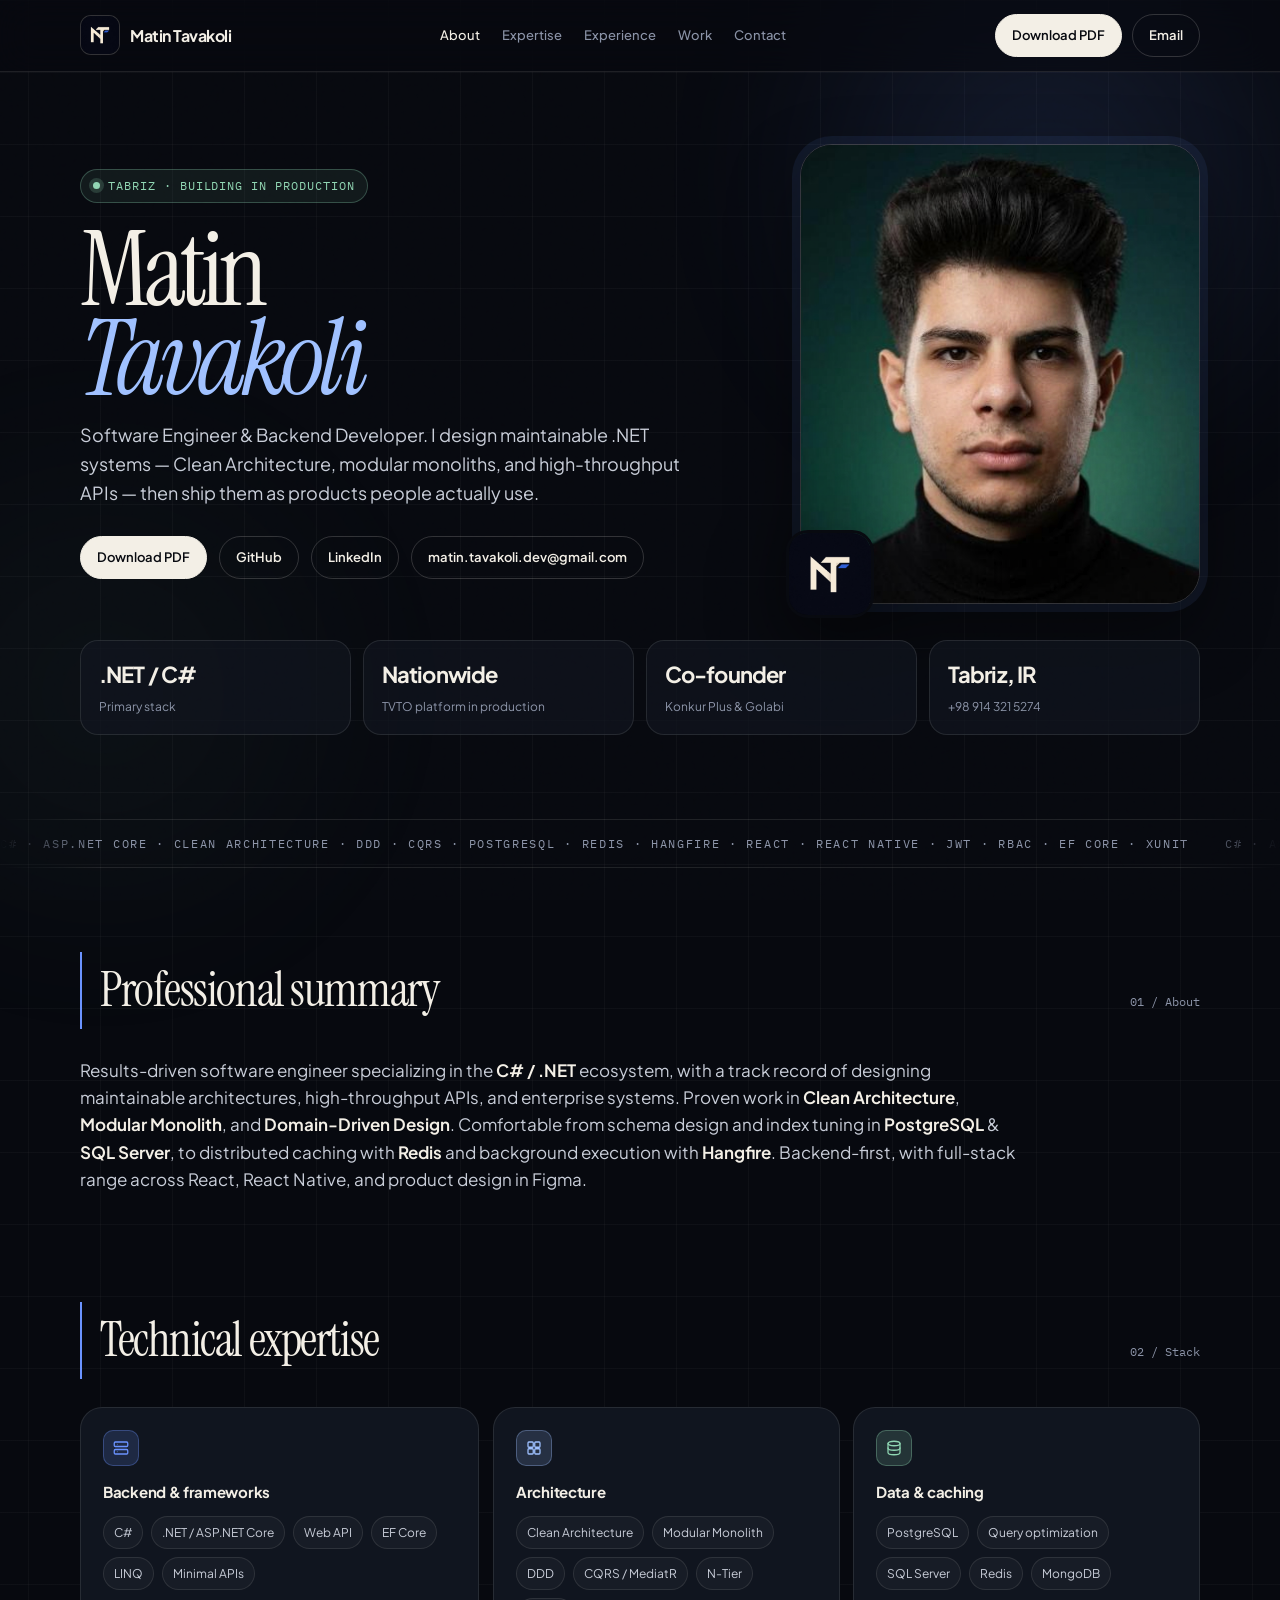
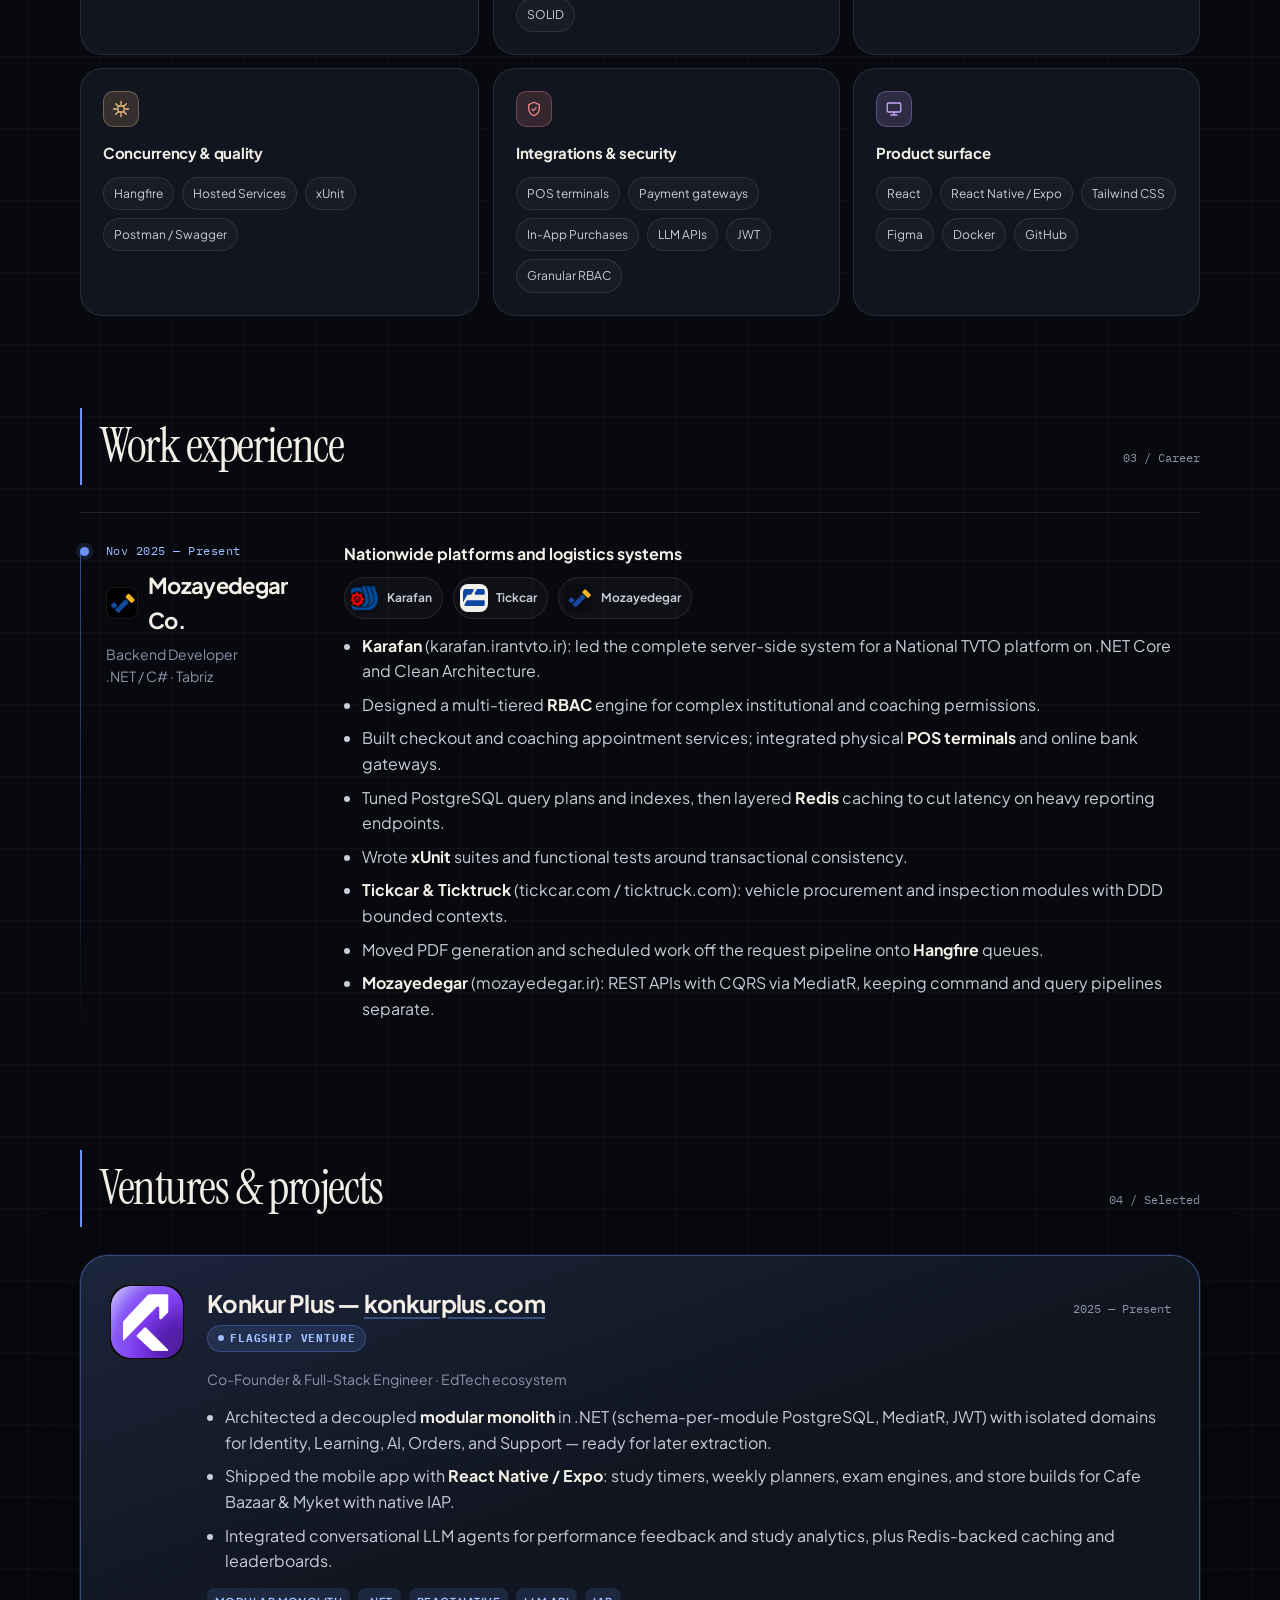
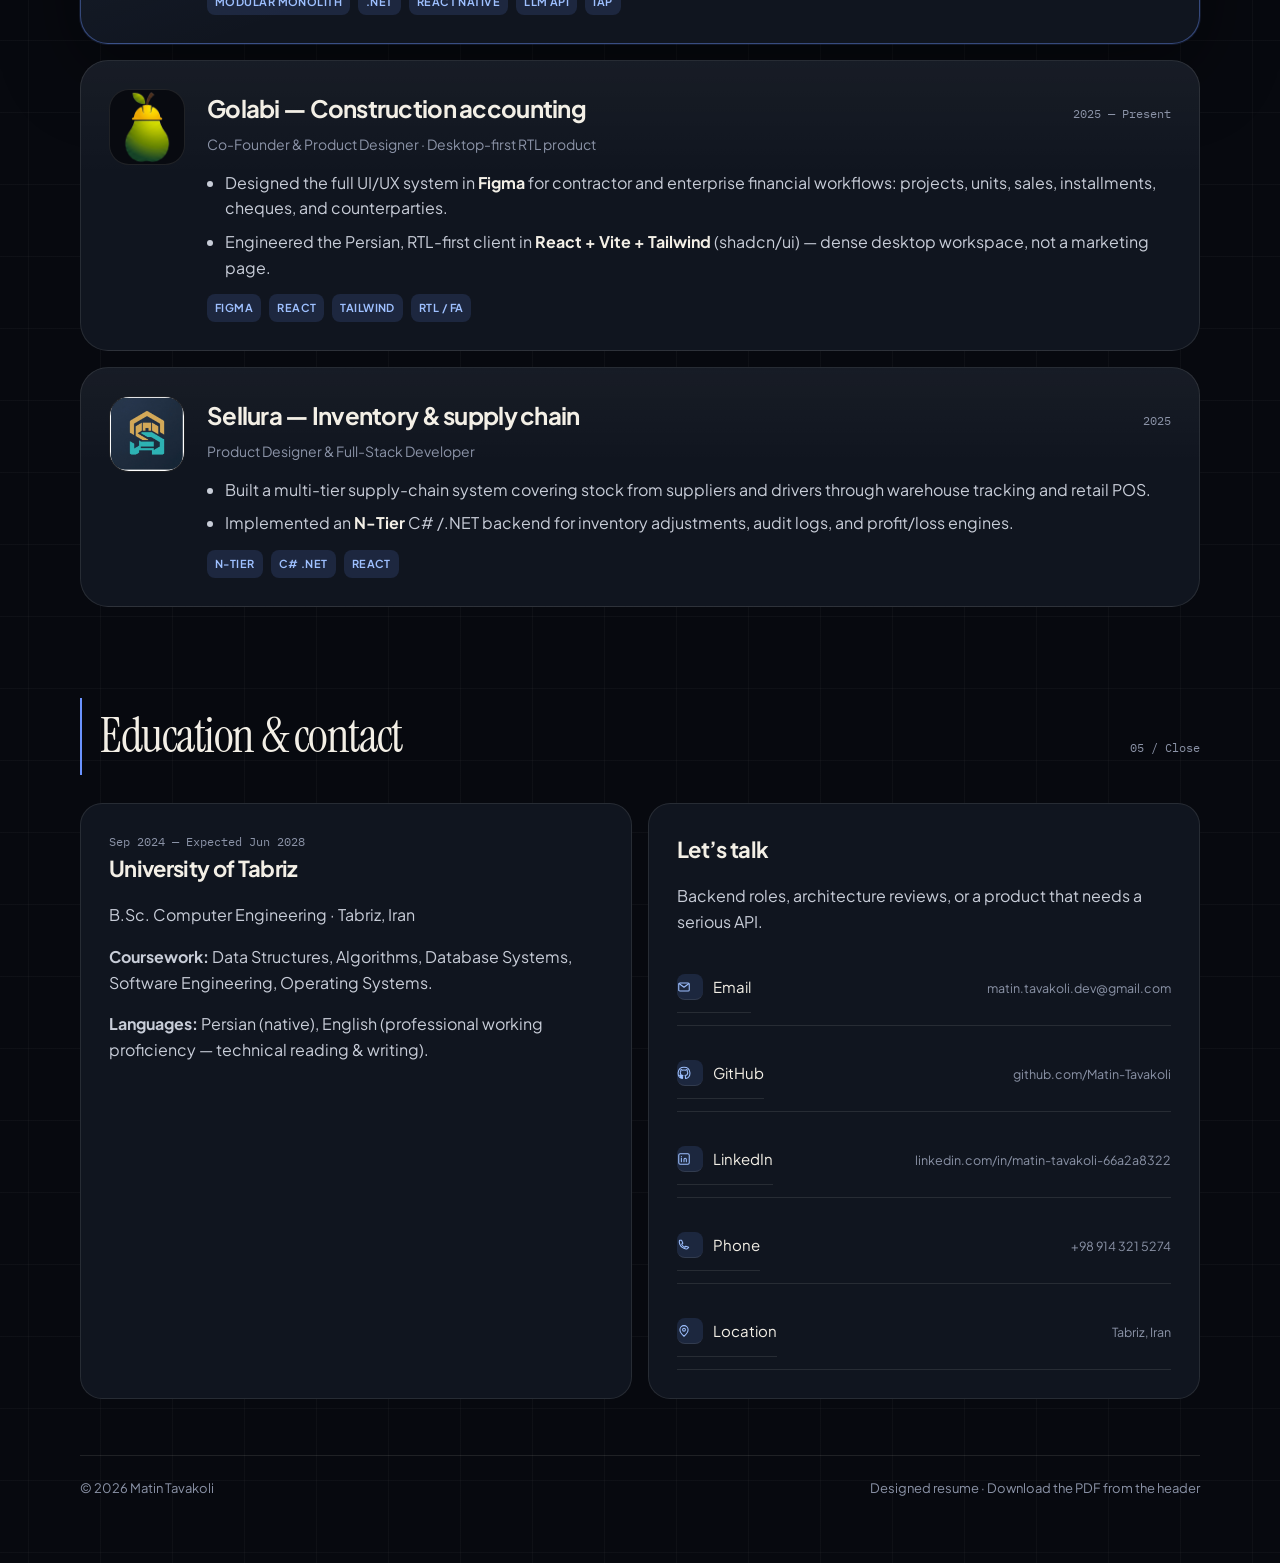
==== index.html @ 8a898ef1 "Refine design: scroll reveals, cursor glow on cards, category icons, experience timeline, flagship p" ====
<!DOCTYPE html>
<html lang="en">
<head>
  <meta charset="UTF-8">
  <meta name="viewport" content="width=device-width, initial-scale=1">
  <title>Matin Tavakoli — Software Engineer</title>
  <meta name="description" content="Matin Tavakoli is a software engineer specializing in C# / .NET backends, Clean Architecture, and product-minded systems. Tabriz, Iran.">
  <meta name="theme-color" content="#07090f">
  <meta property="og:title" content="Matin Tavakoli — Software Engineer">
  <meta property="og:description" content="Backend developer (.NET / C#) building nationwide platforms, EdTech, and operational software.">
  <meta property="og:type" content="website">
  <meta property="og:url" content="https://matin-tavakoli.github.io/">
  <link rel="canonical" href="https://matin-tavakoli.github.io/">
  <meta property="og:image" content="https://matin-tavakoli.github.io/assets/photo.jpg">
  <link rel="icon" href="./favicon.svg" type="image/svg+xml">
  <link rel="apple-touch-icon" href="./assets/logo-mark.png">
  <link rel="preconnect" href="https://fonts.googleapis.com">
  <link rel="preconnect" href="https://fonts.gstatic.com" crossorigin>
  <link href="https://fonts.googleapis.com/css2?family=IBM+Plex+Mono:wght@400;500&family=Instrument+Serif:ital@0;1&family=Plus+Jakarta+Sans:wght@400;500;600;700;800&display=swap" rel="stylesheet">
  <link rel="stylesheet" href="./styles.css?v=3">
</head>
<body>
  <div class="grain" aria-hidden="true"></div>
  <div class="orb" aria-hidden="true"></div>
  <div class="orb orb-2" aria-hidden="true"></div>

  <header class="nav">
    <div class="wrap">
      <a class="brand" href="#top">
        <img class="brand-logo" src="./assets/logo-mark.png" width="40" height="40" alt="MT logo">
        Matin Tavakoli
      </a>
      <nav class="nav-links" aria-label="Primary">
        <a href="#about">About</a>
        <a href="#expertise">Expertise</a>
        <a href="#experience">Experience</a>
        <a href="#work">Work</a>
        <a href="#contact">Contact</a>
      </nav>
      <div class="nav-cta">
        <a class="btn btn-fill" href="./Matin-Tavakoli-Resume.pdf" download="Matin-Tavakoli-Resume.pdf">Download PDF</a>
        <a class="btn" href="mailto:matin.tavakoli.dev@gmail.com">Email</a>
        <button class="menu-btn" type="button" aria-label="Open menu" aria-expanded="false">☰</button>
      </div>
    </div>
  </header>

  <main id="top">
    <section class="hero wrap">
      <div class="hero-grid">
        <div class="hero-copy">
          <div class="kicker reveal">Tabriz · Building in production</div>
          <h1 class="reveal">Matin<br><em>Tavakoli</em></h1>
          <p class="lede reveal">
            Software Engineer &amp; Backend Developer. I design maintainable .NET systems —
            Clean Architecture, modular monoliths, and high-throughput APIs — then ship them
            as products people actually use.
          </p>
          <div class="hero-actions reveal">
            <a class="btn btn-fill" href="./Matin-Tavakoli-Resume.pdf" download="Matin-Tavakoli-Resume.pdf">Download PDF</a>
            <a class="btn" href="https://github.com/Matin-Tavakoli/" target="_blank" rel="noreferrer">GitHub</a>
            <a class="btn" href="https://www.linkedin.com/in/matin-tavakoli-66a2a8322" target="_blank" rel="noreferrer">LinkedIn</a>
            <a class="btn" href="mailto:matin.tavakoli.dev@gmail.com">matin.tavakoli.dev@gmail.com</a>
          </div>
        </div>
        <figure class="portrait reveal">
          <img class="portrait-photo" src="./assets/photo.jpg" width="460" height="460" alt="Portrait of Matin Tavakoli">
          <img class="portrait-mark" src="./assets/logo-mark.png" width="88" height="88" alt="">
        </figure>
      </div>
      <div class="meta-row">
        <div class="meta reveal"><b>.NET / C#</b><span>Primary stack</span></div>
        <div class="meta reveal"><b>Nationwide</b><span>TVTO platform in production</span></div>
        <div class="meta reveal"><b>Co-founder</b><span>Konkur Plus &amp; Golabi</span></div>
        <div class="meta reveal"><b>Tabriz, IR</b><span>+98 914 321 5274</span></div>
      </div>
    </section>

    <div class="marquee" aria-hidden="true">
      <div class="marquee-track">
        <span>C# · ASP.NET Core · Clean Architecture · DDD · CQRS · PostgreSQL · Redis · Hangfire · React · React Native · JWT · RBAC · EF Core · xUnit</span>
        <span>C# · ASP.NET Core · Clean Architecture · DDD · CQRS · PostgreSQL · Redis · Hangfire · React · React Native · JWT · RBAC · EF Core · xUnit</span>
      </div>
    </div>

    <section id="about">
      <div class="wrap">
        <div class="section-head">
          <h2>Professional summary</h2>
          <span class="idx">01 / About</span>
        </div>
        <p class="prose">
          Results-driven software engineer specializing in the <strong>C# / .NET</strong> ecosystem,
          with a track record of designing maintainable architectures, high-throughput APIs, and
          enterprise systems. Proven work in <strong>Clean Architecture</strong>,
          <strong>Modular Monolith</strong>, and <strong>Domain-Driven Design</strong>.
          Comfortable from schema design and index tuning in <strong>PostgreSQL</strong> &amp;
          <strong>SQL Server</strong>, to distributed caching with <strong>Redis</strong> and
          background execution with <strong>Hangfire</strong>. Backend-first, with full-stack
          range across React, React Native, and product design in Figma.
        </p>
      </div>
    </section>

    <section id="expertise">
      <div class="wrap">
        <div class="section-head">
          <h2>Technical expertise</h2>
          <span class="idx">02 / Stack</span>
        </div>
        <div class="skill-grid">
          <article class="skill-card">
            <div class="skill-icon" aria-hidden="true">
              <svg viewBox="0 0 24 24"><rect x="3" y="4" width="18" height="6" rx="1.5"/><rect x="3" y="14" width="18" height="6" rx="1.5"/><circle cx="7" cy="7" r=".6" fill="currentColor" stroke="none"/><circle cx="7" cy="17" r=".6" fill="currentColor" stroke="none"/></svg>
            </div>
            <h3>Backend &amp; frameworks</h3>
            <div class="chips">
              <span class="chip">C#</span>
              <span class="chip">.NET / ASP.NET Core</span>
              <span class="chip">Web API</span>
              <span class="chip">EF Core</span>
              <span class="chip">LINQ</span>
              <span class="chip">Minimal APIs</span>
            </div>
          </article>
          <article class="skill-card">
            <div class="skill-icon" aria-hidden="true">
              <svg viewBox="0 0 24 24"><rect x="4" y="4" width="7" height="7" rx="1.2"/><rect x="13" y="4" width="7" height="7" rx="1.2"/><rect x="4" y="13" width="7" height="7" rx="1.2"/><rect x="13" y="13" width="7" height="7" rx="1.2"/></svg>
            </div>
            <h3>Architecture</h3>
            <div class="chips">
              <span class="chip">Clean Architecture</span>
              <span class="chip">Modular Monolith</span>
              <span class="chip">DDD</span>
              <span class="chip">CQRS / MediatR</span>
              <span class="chip">N-Tier</span>
              <span class="chip">SOLID</span>
            </div>
          </article>
          <article class="skill-card">
            <div class="skill-icon" aria-hidden="true">
              <svg viewBox="0 0 24 24"><ellipse cx="12" cy="6" rx="8" ry="3"/><path d="M4 6v6c0 1.66 3.58 3 8 3s8-1.34 8-3V6"/><path d="M4 12v6c0 1.66 3.58 3 8 3s8-1.34 8-3v-6"/></svg>
            </div>
            <h3>Data &amp; caching</h3>
            <div class="chips">
              <span class="chip">PostgreSQL</span>
              <span class="chip">Query optimization</span>
              <span class="chip">SQL Server</span>
              <span class="chip">Redis</span>
              <span class="chip">MongoDB</span>
            </div>
          </article>
          <article class="skill-card">
            <div class="skill-icon" aria-hidden="true">
              <svg viewBox="0 0 24 24"><rect x="8" y="8" width="8" height="8" rx="1.2"/><path d="M12 2v4M12 18v4M2 12h4M18 12h4M4.9 4.9l2.8 2.8M16.3 16.3l2.8 2.8M4.9 19.1l2.8-2.8M16.3 7.7l2.8-2.8"/></svg>
            </div>
            <h3>Concurrency &amp; quality</h3>
            <div class="chips">
              <span class="chip">Hangfire</span>
              <span class="chip">Hosted Services</span>
              <span class="chip">xUnit</span>
              <span class="chip">Postman / Swagger</span>
            </div>
          </article>
          <article class="skill-card">
            <div class="skill-icon" aria-hidden="true">
              <svg viewBox="0 0 24 24"><path d="M12 3l7 3.2v5.4c0 4.6-3 7.6-7 9.2-4-1.6-7-4.6-7-9.2V6.2L12 3Z"/><path d="M9.2 12.2l2 2 3.6-4"/></svg>
            </div>
            <h3>Integrations &amp; security</h3>
            <div class="chips">
              <span class="chip">POS terminals</span>
              <span class="chip">Payment gateways</span>
              <span class="chip">In-App Purchases</span>
              <span class="chip">LLM APIs</span>
              <span class="chip">JWT</span>
              <span class="chip">Granular RBAC</span>
            </div>
          </article>
          <article class="skill-card">
            <div class="skill-icon" aria-hidden="true">
              <svg viewBox="0 0 24 24"><rect x="3" y="4" width="18" height="12" rx="1.5"/><path d="M8 20h8M12 16v4"/></svg>
            </div>
            <h3>Product surface</h3>
            <div class="chips">
              <span class="chip">React</span>
              <span class="chip">React Native / Expo</span>
              <span class="chip">Tailwind CSS</span>
              <span class="chip">Figma</span>
              <span class="chip">Docker</span>
              <span class="chip">GitHub</span>
            </div>
          </article>
        </div>
      </div>
    </section>

    <section id="experience">
      <div class="wrap">
        <div class="section-head">
          <h2>Work experience</h2>
          <span class="idx">03 / Career</span>
        </div>
        <article class="job">
          <div class="job-meta">
            <div class="when">Nov 2025 — Present</div>
            <h3><img class="co-logo" src="./assets/projects/mozayedegar-icon.png" width="32" height="32" alt=""> Mozayedegar Co.</h3>
            <p>Backend Developer<br>.NET / C# · Tabriz</p>
          </div>
          <div class="job-body">
            <h4>Nationwide platforms and logistics systems</h4>
            <div class="shipped">
              <a href="https://karafan.irantvto.ir" target="_blank" rel="noreferrer">
                <img src="./assets/projects/karafan-icon.png" alt=""> Karafan
              </a>
              <a href="https://tickcar.com" target="_blank" rel="noreferrer">
                <img class="pad" src="./assets/projects/tickcar-mark.svg" alt=""> Tickcar
              </a>
              <a href="https://mozayedegar.ir" target="_blank" rel="noreferrer">
                <img src="./assets/projects/mozayedegar-icon.png" alt=""> Mozayedegar
              </a>
            </div>
            <ul>
              <li><strong>Karafan</strong> (<a href="https://karafan.irantvto.ir" target="_blank" rel="noreferrer">karafan.irantvto.ir</a>): led the complete server-side system for a National TVTO platform on .NET Core and Clean Architecture.</li>
              <li>Designed a multi-tiered <strong>RBAC</strong> engine for complex institutional and coaching permissions.</li>
              <li>Built checkout and coaching appointment services; integrated physical <strong>POS terminals</strong> and online bank gateways.</li>
              <li>Tuned PostgreSQL query plans and indexes, then layered <strong>Redis</strong> caching to cut latency on heavy reporting endpoints.</li>
              <li>Wrote <strong>xUnit</strong> suites and functional tests around transactional consistency.</li>
              <li><strong>Tickcar &amp; Ticktruck</strong> (<a href="https://tickcar.com" target="_blank" rel="noreferrer">tickcar.com</a> / <a href="https://ticktruck.com" target="_blank" rel="noreferrer">ticktruck.com</a>): vehicle procurement and inspection modules with DDD bounded contexts.</li>
              <li>Moved PDF generation and scheduled work off the request pipeline onto <strong>Hangfire</strong> queues.</li>
              <li><strong>Mozayedegar</strong> (<a href="https://mozayedegar.ir" target="_blank" rel="noreferrer">mozayedegar.ir</a>): REST APIs with CQRS via MediatR, keeping command and query pipelines separate.</li>
            </ul>
          </div>
        </article>
      </div>
    </section>

    <section id="work">
      <div class="wrap">
        <div class="section-head">
          <h2>Ventures &amp; projects</h2>
          <span class="idx">04 / Selected</span>
        </div>
        <div class="projects">
          <article class="card featured">
            <div class="brand-mark">
              <img src="./assets/projects/konkurplus-mark.png" width="76" height="76" alt="Konkur Plus logo">
            </div>
            <div>
              <div class="card-top">
                <h3>Konkur Plus — <a href="https://konkurplus.com" target="_blank" rel="noreferrer">konkurplus.com</a></h3>
                <span class="when-sm">2025 — Present</span>
              </div>
              <span class="flagship">Flagship venture</span>
              <p class="role">Co-Founder &amp; Full-Stack Engineer · EdTech ecosystem</p>
              <ul>
                <li>Architected a decoupled <strong>modular monolith</strong> in .NET (schema-per-module PostgreSQL, MediatR, JWT) with isolated domains for Identity, Learning, AI, Orders, and Support — ready for later extraction.</li>
                <li>Shipped the mobile app with <strong>React Native / Expo</strong>: study timers, weekly planners, exam engines, and store builds for Cafe Bazaar &amp; Myket with native IAP.</li>
                <li>Integrated conversational LLM agents for performance feedback and study analytics, plus Redis-backed caching and leaderboards.</li>
              </ul>
              <div class="tags">
                <span class="tag">Modular Monolith</span>
                <span class="tag">.NET</span>
                <span class="tag">React Native</span>
                <span class="tag">LLM API</span>
                <span class="tag">IAP</span>
              </div>
            </div>
          </article>

          <article class="card">
            <div class="brand-mark">
              <img src="./assets/projects/golabi-mark.png" width="76" height="76" alt="Golabi logo">
            </div>
            <div>
              <div class="card-top">
                <h3>Golabi — Construction accounting</h3>
                <span class="when-sm">2025 — Present</span>
              </div>
              <p class="role">Co-Founder &amp; Product Designer · Desktop-first RTL product</p>
              <ul>
                <li>Designed the full UI/UX system in <strong>Figma</strong> for contractor and enterprise financial workflows: projects, units, sales, installments, cheques, and counterparties.</li>
                <li>Engineered the Persian, RTL-first client in <strong>React + Vite + Tailwind</strong> (shadcn/ui) — dense desktop workspace, not a marketing page.</li>
              </ul>
              <div class="tags">
                <span class="tag">Figma</span>
                <span class="tag">React</span>
                <span class="tag">Tailwind</span>
                <span class="tag">RTL / FA</span>
              </div>
            </div>
          </article>

          <article class="card">
            <div class="brand-mark">
              <img src="./assets/projects/sellura.png" width="76" height="76" alt="Sellura logo">
            </div>
            <div>
              <div class="card-top">
                <h3>Sellura — Inventory &amp; supply chain</h3>
                <span class="when-sm">2025</span>
              </div>
              <p class="role">Product Designer &amp; Full-Stack Developer</p>
              <ul>
                <li>Built a multi-tier supply-chain system covering stock from suppliers and drivers through warehouse tracking and retail POS.</li>
                <li>Implemented an <strong>N-Tier</strong> C# /.NET backend for inventory adjustments, audit logs, and profit/loss engines.</li>
              </ul>
              <div class="tags">
                <span class="tag">N-Tier</span>
                <span class="tag">C# .NET</span>
                <span class="tag">React</span>
              </div>
            </div>
          </article>
        </div>
      </div>
    </section>

    <section id="contact">
      <div class="wrap">
        <div class="section-head">
          <h2>Education &amp; contact</h2>
          <span class="idx">05 / Close</span>
        </div>
        <div class="split">
          <article class="panel">
            <div class="when-sm">Sep 2024 — Expected Jun 2028</div>
            <h3>University of Tabriz</h3>
            <p>B.Sc. Computer Engineering · Tabriz, Iran</p>
            <p><strong>Coursework:</strong> Data Structures, Algorithms, Database Systems, Software Engineering, Operating Systems.</p>
            <p><strong>Languages:</strong> Persian (native), English (professional working proficiency — technical reading &amp; writing).</p>
          </article>
          <article class="panel">
            <h3>Let’s talk</h3>
            <p>Backend roles, architecture reviews, or a product that needs a serious API.</p>
            <div class="contact-list">
              <a href="mailto:matin.tavakoli.dev@gmail.com">
                <span><span class="ico" aria-hidden="true"><svg viewBox="0 0 24 24"><rect x="3" y="5" width="18" height="14" rx="2"/><path d="M4 6.5l8 6 8-6"/></svg></span>Email</span>
                <small>matin.tavakoli.dev@gmail.com</small>
              </a>
              <a href="https://github.com/Matin-Tavakoli/" target="_blank" rel="noreferrer">
                <span><span class="ico" aria-hidden="true"><svg viewBox="0 0 24 24"><path d="M12 2a10 10 0 0 0-3.16 19.49c.5.09.68-.22.68-.48v-1.7c-2.78.6-3.37-1.34-3.37-1.34-.46-1.16-1.11-1.47-1.11-1.47-.9-.62.07-.6.07-.6 1 .07 1.53 1.03 1.53 1.03.89 1.52 2.34 1.08 2.91.83.09-.65.35-1.08.63-1.33-2.22-.25-4.56-1.11-4.56-4.93 0-1.09.39-1.98 1.03-2.68-.1-.25-.45-1.27.1-2.64 0 0 .84-.27 2.75 1.03a9.6 9.6 0 0 1 5 0c1.91-1.3 2.75-1.03 2.75-1.03.55 1.37.2 2.39.1 2.64.64.7 1.03 1.59 1.03 2.68 0 3.83-2.34 4.68-4.57 4.93.36.31.68.92.68 1.85v2.75c0 .26.18.57.69.48A10 10 0 0 0 12 2Z"/></svg></span>GitHub</span>
                <small>github.com/Matin-Tavakoli</small>
              </a>
              <a href="https://www.linkedin.com/in/matin-tavakoli-66a2a8322" target="_blank" rel="noreferrer">
                <span><span class="ico" aria-hidden="true"><svg viewBox="0 0 24 24"><rect x="3" y="3" width="18" height="18" rx="2.5"/><path d="M7.5 10.5v6M7.5 7.75v.01M12 16.5v-3.75c0-1.24.9-2 2-2s2 .76 2 2v3.75M12 12.75v3.75"/></svg></span>LinkedIn</span>
                <small>linkedin.com/in/matin-tavakoli-66a2a8322</small>
              </a>
              <span>
                <span><span class="ico" aria-hidden="true"><svg viewBox="0 0 24 24"><path d="M4 5c0-1 1-1 1-1h3l2 5-2 1.5c1 2.5 3 4.5 5.5 5.5L15 14l5 2s0 1-1 1c-1 4-13 1-15-9C4 6 4 5 4 5Z"/></svg></span>Phone</span>
                <small>+98 914 321 5274</small>
              </span>
              <span>
                <span><span class="ico" aria-hidden="true"><svg viewBox="0 0 24 24"><path d="M12 21s-7-6.1-7-11.2a7 7 0 1 1 14 0C19 14.9 12 21 12 21Z"/><circle cx="12" cy="9.8" r="2.4"/></svg></span>Location</span>
                <small>Tabriz, Iran</small>
              </span>
            </div>
          </article>
        </div>
      </div>
    </section>
  </main>

  <footer>
    <div class="wrap foot">
      <span>© <span id="year">2026</span> Matin Tavakoli</span>
      <span>Designed resume · Download the PDF from the header</span>
    </div>
  </footer>
  <script src="./app.js?v=3"></script>
</body>
</html>
---- styles.css ----
:root {
  --bg: #07090f;
  --bg-elev: #0d111a;
  --bg-card: #10151f;
  --ink: #f3efe6;
  --ink-soft: #c8cdd8;
  --muted: #8b93a7;
  --line: rgba(243, 239, 230, 0.1);
  --line-strong: rgba(243, 239, 230, 0.18);
  --accent: #6b93ff;
  --accent-2: #9ec0ff;
  --accent-dim: rgba(107, 147, 255, 0.14);
  --good: #8fd6b2;
  --shadow: 0 24px 80px rgba(0, 0, 0, 0.45);
  --radius: 22px;
  --nav-h: 72px;
  --serif: "Instrument Serif", "Iowan Old Style", Georgia, serif;
  --sans: "Plus Jakarta Sans", "Segoe UI", sans-serif;
  --mono: "IBM Plex Mono", ui-monospace, monospace;
}

*,
*::before,
*::after {
  box-sizing: border-box;
}

html {
  scroll-behavior: smooth;
}

html,
body {
  margin: 0;
  padding: 0;
  background: var(--bg);
  color: var(--ink);
  font-family: var(--sans);
  font-size: 16px;
  line-height: 1.6;
  -webkit-font-smoothing: antialiased;
}

body {
  overflow-x: hidden;
  background-image:
    linear-gradient(rgba(243, 239, 230, 0.03) 1px, transparent 1px),
    linear-gradient(90deg, rgba(243, 239, 230, 0.03) 1px, transparent 1px);
  background-size: 72px 72px;
  background-position: center top;
}

::selection {
  background: var(--accent);
  color: #07090f;
}

a {
  color: inherit;
  text-decoration: none;
}

img {
  max-width: 100%;
}

.grain {
  pointer-events: none;
  position: fixed;
  inset: 0;
  z-index: 8;
  opacity: 0.09;
  mix-blend-mode: overlay;
  background-image: url("data:image/svg+xml,%3Csvg viewBox='0 0 200 200' xmlns='http://www.w3.org/2000/svg'%3E%3Cfilter id='n'%3E%3CfeTurbulence type='fractalNoise' baseFrequency='.85' numOctaves='4' stitchTiles='stitch'/%3E%3C/filter%3E%3Crect width='100%25' height='100%25' filter='url(%23n)'/%3E%3C/svg%3E");
}

.orb {
  pointer-events: none;
  position: fixed;
  width: 52vw;
  height: 52vw;
  max-width: 720px;
  max-height: 720px;
  border-radius: 50%;
  filter: blur(80px);
  opacity: 0.28;
  z-index: 0;
  background: radial-gradient(circle, rgba(107, 147, 255, 0.55), transparent 68%);
  top: -12vw;
  right: -8vw;
}

.orb-2 {
  left: -18vw;
  top: 40vh;
  opacity: 0.12;
  background: radial-gradient(circle, rgba(143, 214, 178, 0.4), transparent 70%);
}

.wrap {
  width: min(1120px, calc(100% - 40px));
  margin: 0 auto;
  position: relative;
  z-index: 1;
}

/* NAV */
.nav {
  position: sticky;
  top: 0;
  z-index: 20;
  height: var(--nav-h);
  display: flex;
  align-items: center;
  backdrop-filter: blur(18px);
  background: rgba(7, 9, 15, 0.62);
  border-bottom: 1px solid var(--line);
}

.nav .wrap {
  display: flex;
  align-items: center;
  justify-content: space-between;
  width: min(1120px, calc(100% - 40px));
}

.brand {
  display: flex;
  align-items: center;
  gap: 10px;
  font-weight: 700;
  letter-spacing: -0.03em;
}

.brand-logo {
  width: 40px;
  height: 40px;
  border-radius: 11px;
  object-fit: cover;
  border: 1px solid var(--line-strong);
  background: #07090f;
}

.nav-links {
  display: flex;
  align-items: center;
  gap: 22px;
  font-size: 13px;
  color: var(--muted);
  font-weight: 500;
}

.nav-links a:hover,
.nav-links a.active {
  color: var(--ink);
}

.btn {
  display: inline-flex;
  align-items: center;
  gap: 8px;
  border-radius: 999px;
  padding: 10px 16px;
  font-size: 13px;
  font-weight: 600;
  border: 1px solid var(--line-strong);
  background: transparent;
  color: var(--ink);
  cursor: pointer;
  transition: 0.2s ease;
}

.btn:hover {
  border-color: var(--accent);
  background: var(--accent-dim);
}

.btn-fill {
  background: var(--ink);
  color: #07090f;
  border-color: var(--ink);
}

.btn-fill:hover {
  background: #fff;
}

.nav-cta {
  display: flex;
  gap: 10px;
  align-items: center;
}

.menu-btn {
  display: none;
  width: 42px;
  height: 42px;
  border-radius: 12px;
  border: 1px solid var(--line);
  background: transparent;
  color: var(--ink);
}

/* HERO */
.hero {
  padding: 72px 0 36px;
}

.hero-grid {
  display: grid;
  grid-template-columns: minmax(0, 1.15fr) minmax(240px, 0.78fr);
  gap: 48px;
  align-items: center;
  margin-bottom: 36px;
}

.hero-copy .lede {
  max-width: 54ch;
}

.portrait {
  margin: 0;
  position: relative;
  justify-self: end;
  width: min(100%, 400px);
}

.portrait-photo {
  display: block;
  width: 100%;
  aspect-ratio: 1;
  object-fit: cover;
  object-position: center 18%;
  border-radius: 32px;
  border: 1px solid var(--line-strong);
  box-shadow:
    0 0 0 8px rgba(107, 147, 255, 0.08),
    0 28px 70px rgba(0, 0, 0, 0.45);
}

.portrait-mark {
  position: absolute;
  left: -14px;
  bottom: -14px;
  width: 88px;
  height: 88px;
  border-radius: 22px;
  object-fit: cover;
  border: 3px solid var(--bg);
  box-shadow: var(--shadow);
}

.kicker {
  display: inline-flex;
  align-items: center;
  gap: 8px;
  font-family: var(--mono);
  font-size: 12px;
  letter-spacing: 0.08em;
  text-transform: uppercase;
  color: var(--good);
  border: 1px solid rgba(143, 214, 178, 0.28);
  background: rgba(143, 214, 178, 0.08);
  border-radius: 999px;
  padding: 6px 12px;
}

.kicker::before {
  content: "";
  width: 7px;
  height: 7px;
  border-radius: 50%;
  background: var(--good);
  box-shadow: 0 0 0 4px rgba(143, 214, 178, 0.18);
}

.hero h1 {
  margin: 22px 0 10px;
  font-family: var(--serif);
  font-weight: 400;
  font-size: clamp(52px, 8.4vw, 104px);
  line-height: 0.86;
  letter-spacing: -0.05em;
}

.hero h1 em {
  font-style: italic;
  color: var(--accent-2);
}

.lede {
  max-width: 640px;
  color: var(--ink-soft);
  font-size: 18px;
  margin: 18px 0 28px;
}

.hero-actions {
  display: flex;
  flex-wrap: wrap;
  gap: 12px;
  margin-bottom: 0;
}

.meta-row {
  display: grid;
  grid-template-columns: repeat(4, 1fr);
  gap: 12px;
}

.meta {
  border: 1px solid var(--line);
  background: rgba(16, 21, 31, 0.7);
  border-radius: 18px;
  padding: 16px 18px;
}

.meta b {
  display: block;
  font-size: 22px;
  letter-spacing: -0.04em;
}

.meta span {
  color: var(--muted);
  font-size: 12px;
}

.marquee {
  margin-top: 48px;
  border-block: 1px solid var(--line);
  overflow: hidden;
  padding: 14px 0;
  mask-image: linear-gradient(90deg, transparent, #000 8%, #000 92%, transparent);
}

.marquee-track {
  display: flex;
  gap: 36px;
  width: max-content;
  animation: slide 28s linear infinite;
  color: var(--muted);
  font-family: var(--mono);
  font-size: 12px;
  letter-spacing: 0.14em;
  text-transform: uppercase;
}

@keyframes slide {
  to {
    transform: translateX(-50%);
  }
}

/* SECTIONS */
section {
  padding: 84px 0 8px;
}

.section-head {
  display: flex;
  align-items: baseline;
  justify-content: space-between;
  gap: 16px;
  margin-bottom: 28px;
  padding-left: 18px;
  border-left: 2px solid var(--accent);
}

.section-head h2 {
  margin: 0;
  font-family: var(--serif);
  font-size: clamp(32px, 5vw, 48px);
  font-weight: 400;
  letter-spacing: -0.03em;
}

.idx {
  font-family: var(--mono);
  color: var(--muted);
  font-size: 12px;
}

.prose {
  color: var(--ink-soft);
  font-size: 17px;
  max-width: 78ch;
  text-wrap: pretty;
}

.prose strong {
  color: var(--ink);
  font-weight: 650;
}

/* SKILLS */
.skill-grid {
  display: grid;
  grid-template-columns: 1.15fr 1fr 1fr;
  gap: 14px;
}

.skill-card {
  --tint: var(--accent);
  background: var(--bg-card);
  border: 1px solid var(--line);
  border-radius: var(--radius);
  padding: 22px;
  min-height: 180px;
  transition: transform 0.25s ease, border-color 0.25s ease;
}

.skill-card:hover {
  transform: translateY(-3px);
  border-color: color-mix(in srgb, var(--tint) 55%, var(--line-strong));
}

.skill-card.wide {
  grid-column: span 1;
}

.skill-card:nth-child(1) { --tint: #6b93ff; }
.skill-card:nth-child(2) { --tint: #9ec0ff; }
.skill-card:nth-child(3) { --tint: #8fd6b2; }
.skill-card:nth-child(4) { --tint: #f2c185; }
.skill-card:nth-child(5) { --tint: #f28a8a; }
.skill-card:nth-child(6) { --tint: #c9a6ff; }

.skill-icon {
  display: grid;
  place-items: center;
  width: 36px;
  height: 36px;
  margin-bottom: 14px;
  border-radius: 10px;
  background: color-mix(in srgb, var(--tint) 16%, transparent);
  border: 1px solid color-mix(in srgb, var(--tint) 32%, transparent);
  color: var(--tint);
}

.skill-icon svg {
  width: 18px;
  height: 18px;
  stroke: currentColor;
  fill: none;
  stroke-width: 1.7;
  stroke-linecap: round;
  stroke-linejoin: round;
}

.skill-card h3 {
  margin: 0 0 12px;
  font-size: 15px;
  letter-spacing: -0.02em;
}

.chips {
  display: flex;
  flex-wrap: wrap;
  gap: 8px;
}

.chip {
  font-size: 12px;
  color: var(--ink-soft);
  border: 1px solid var(--line);
  background: rgba(255, 255, 255, 0.03);
  border-radius: 999px;
  padding: 6px 10px;
}

/* EXPERIENCE */
.job {
  display: grid;
  grid-template-columns: 210px 1fr;
  gap: 28px;
  padding: 28px 0 28px 26px;
  border-top: 1px solid var(--line);
}

.job::after {
  content: "";
  position: absolute;
  left: 0;
  top: 38px;
  bottom: 6px;
  width: 1px;
  background: linear-gradient(180deg, var(--accent), transparent);
  opacity: 0.5;
}

.job-meta {
  position: relative;
}

.job-meta::before {
  content: "";
  position: absolute;
  left: -26px;
  top: 6px;
  width: 9px;
  height: 9px;
  border-radius: 50%;
  background: var(--accent);
  box-shadow: 0 0 0 4px var(--accent-dim);
}

.job-meta .when {
  font-family: var(--mono);
  font-size: 12px;
  color: var(--accent-2);
  letter-spacing: 0.04em;
}

.job-meta h3 {
  margin: 8px 0 4px;
  font-size: 22px;
  letter-spacing: -0.03em;
  display: flex;
  align-items: center;
  gap: 10px;
}

.co-logo {
  width: 32px;
  height: 32px;
  border-radius: 9px;
  object-fit: cover;
  border: 1px solid var(--line);
  background: #000;
}

.shipped {
  display: flex;
  flex-wrap: wrap;
  gap: 10px;
  margin: 0 0 14px;
}

.shipped a {
  display: inline-flex;
  align-items: center;
  gap: 8px;
  padding: 6px 10px 6px 6px;
  border-radius: 999px;
  border: 1px solid var(--line);
  background: rgba(255,255,255,0.03);
  font-size: 12px;
  font-weight: 650;
  color: var(--ink-soft);
}

.shipped a:hover {
  border-color: var(--accent);
  color: var(--ink);
}

.shipped img {
  width: 28px;
  height: 28px;
  border-radius: 8px;
  object-fit: cover;
  background: #0a0c12;
}

.shipped img.pad {
  object-fit: contain;
  padding: 3px;
  background: #f4f1ea;
}

.job-meta p {
  margin: 0;
  color: var(--muted);
  font-size: 14px;
}

.job-body h4 {
  margin: 0 0 10px;
  font-size: 16px;
}

.job-body ul,
.card ul {
  margin: 0;
  padding: 0 0 0 18px;
  color: var(--ink-soft);
}

.job-body li,
.card li {
  margin: 0 0 8px;
}

.job-body li strong,
.card li strong {
  color: var(--ink);
}

/* PROJECTS */
.projects {
  display: grid;
  gap: 16px;
}

.card {
  display: grid;
  grid-template-columns: 76px 1fr;
  gap: 8px 22px;
  background: linear-gradient(180deg, rgba(255, 255, 255, 0.03), transparent 40%), var(--bg-card);
  border: 1px solid var(--line);
  border-radius: 28px;
  padding: 28px;
  transition: transform 0.25s ease, border-color 0.25s ease;
}

.card:hover {
  transform: translateY(-4px);
  border-color: rgba(107, 147, 255, 0.45);
}

.card.featured {
  border-color: rgba(107, 147, 255, 0.4);
  background: linear-gradient(160deg, rgba(107, 147, 255, 0.12), transparent 55%), var(--bg-card);
  box-shadow: 0 0 0 1px rgba(107, 147, 255, 0.12), var(--shadow);
}

.flagship {
  display: inline-flex;
  align-items: center;
  gap: 6px;
  font-family: var(--mono);
  font-size: 10.5px;
  font-weight: 650;
  letter-spacing: 0.08em;
  text-transform: uppercase;
  color: var(--accent-2);
  background: var(--accent-dim);
  border: 1px solid rgba(107, 147, 255, 0.3);
  border-radius: 999px;
  padding: 4px 10px;
  margin-bottom: 10px;
}

.flagship::before {
  content: "";
  width: 6px;
  height: 6px;
  border-radius: 50%;
  background: var(--accent-2);
}

.brand-mark {
  width: 76px;
  height: 76px;
  border-radius: 20px;
  overflow: hidden;
  background: #080a10;
  border: 1px solid var(--line);
}

.brand-mark img {
  width: 100%;
  height: 100%;
  object-fit: cover;
  display: block;
}

.card-top {
  display: flex;
  justify-content: space-between;
  gap: 16px;
  align-items: baseline;
  flex-wrap: wrap;
}

.card h3 {
  margin: 0;
  font-size: 24px;
  letter-spacing: -0.03em;
}

.card h3 a {
  text-decoration: underline;
  text-decoration-color: rgba(107, 147, 255, 0.4);
  text-underline-offset: 4px;
}

.card .role {
  color: var(--muted);
  font-size: 14px;
  margin: 6px 0 14px;
}

.when-sm {
  font-family: var(--mono);
  font-size: 12px;
  color: var(--muted);
}

.tags {
  display: flex;
  flex-wrap: wrap;
  gap: 8px;
  margin-top: 14px;
}

.tag {
  font-size: 11px;
  font-weight: 650;
  letter-spacing: 0.04em;
  text-transform: uppercase;
  color: var(--accent-2);
  background: var(--accent-dim);
  border-radius: 8px;
  padding: 5px 8px;
}

/* EDU / CONTACT */
.split {
  display: grid;
  grid-template-columns: 1fr 1fr;
  gap: 16px;
}

.panel {
  background: var(--bg-card);
  border: 1px solid var(--line);
  border-radius: var(--radius);
  padding: 28px;
}

.panel h3 {
  margin: 0 0 8px;
  font-size: 22px;
  letter-spacing: -0.03em;
}

.panel p,
.panel li {
  color: var(--ink-soft);
}

.contact-list {
  display: grid;
  gap: 10px;
  margin-top: 16px;
}

.contact-list a,
.contact-list span {
  display: flex;
  align-items: center;
  justify-content: space-between;
  gap: 12px;
  padding: 12px 0;
  border-bottom: 1px solid var(--line);
  font-size: 15px;
  transition: color 0.2s ease;
}

.contact-list a:hover {
  color: var(--accent-2);
}

.contact-list a > span:first-child,
.contact-list span > span:first-child {
  display: inline-flex;
  align-items: center;
  gap: 10px;
}

.contact-list .ico {
  display: grid;
  place-items: center;
  width: 26px;
  height: 26px;
  border-radius: 8px;
  background: var(--accent-dim);
  color: var(--accent-2);
  flex: 0 0 auto;
}

.contact-list .ico svg {
  width: 14px;
  height: 14px;
  stroke: currentColor;
  fill: none;
  stroke-width: 1.8;
  stroke-linecap: round;
  stroke-linejoin: round;
}

.contact-list small {
  color: var(--muted);
}

footer {
  padding: 48px 0 64px;
  color: var(--muted);
  font-size: 13px;
}

.foot {
  display: flex;
  justify-content: space-between;
  gap: 12px;
  flex-wrap: wrap;
  border-top: 1px solid var(--line);
  padding-top: 22px;
}

.reveal {
  opacity: 0;
  transform: translateY(18px);
  animation: rise 0.8s ease forwards;
}

.reveal:nth-child(2) { animation-delay: 0.08s; }
.reveal:nth-child(3) { animation-delay: 0.16s; }
.reveal:nth-child(4) { animation-delay: 0.24s; }

@keyframes rise {
  to {
    opacity: 1;
    transform: none;
  }
}

/* Scroll-triggered reveal for below-the-fold content */
.reveal-io {
  opacity: 0;
  transform: translateY(22px);
  transition: opacity 0.7s cubic-bezier(0.16, 1, 0.3, 1),
    transform 0.7s cubic-bezier(0.16, 1, 0.3, 1);
  will-change: opacity, transform;
}

.reveal-io.in-view {
  opacity: 1;
  transform: none;
}

/* Cursor-following spotlight glow on interactive surfaces */
.card,
.skill-card,
.panel,
.job {
  position: relative;
}

.card::before,
.skill-card::before,
.panel::before,
.job::before {
  content: "";
  position: absolute;
  inset: 0;
  border-radius: inherit;
  padding: 1px;
  background: radial-gradient(
    240px circle at var(--mx, 50%) var(--my, 50%),
    rgba(107, 147, 255, 0.55),
    transparent 65%
  );
  -webkit-mask: linear-gradient(#000 0 0) content-box, linear-gradient(#000 0 0);
  -webkit-mask-composite: xor;
  mask-composite: exclude;
  opacity: 0;
  transition: opacity 0.35s ease;
  pointer-events: none;
  z-index: 1;
}

.card:hover::before,
.skill-card:hover::before,
.panel:hover::before,
.job:hover::before {
  opacity: 1;
}

@media (max-width: 860px) {
  .nav-links { display: none; }
  .nav-links.open {
    display: flex;
    position: absolute;
    top: var(--nav-h);
    left: 0;
    right: 0;
    flex-direction: column;
    align-items: flex-start;
    gap: 16px;
    padding: 20px 24px 24px;
    background: rgba(7, 9, 15, 0.96);
    border-bottom: 1px solid var(--line);
  }
  .menu-btn { display: grid; place-items: center; }
  .nav-cta .btn:not(.btn-fill) { display: none; }
  .meta-row,
  .skill-grid,
  .job,
  .split,
  .hero-grid {
    grid-template-columns: 1fr;
  }
  .hero { padding-top: 40px; }
  .hero h1 { font-size: clamp(48px, 16vw, 84px); }
  .portrait {
    justify-self: center;
    width: min(100%, 300px);
    margin-top: 8px;
  }
  .portrait-mark {
    width: 72px;
    height: 72px;
    left: -10px;
    bottom: -10px;
    border-radius: 18px;
  }
  section { padding-top: 64px; }
}

@media (prefers-reduced-motion: reduce) {
  html { scroll-behavior: auto; }
  .marquee-track, .reveal { animation: none; }
  .reveal { opacity: 1; transform: none; }
}

@page {
  size: letter;
  margin: 0.45in 0.5in;
}

@media print {
  .grain, .orb, .nav, .marquee, .hero-actions, .menu-btn, footer, .kicker {
    display: none !important;
  }
  body {
    background: #fff;
    color: #1a202c;
    font-size: 10pt;
  }
  .wrap { width: 100%; }
  .hero-grid {
    display: flex;
    align-items: center;
    gap: 16px;
    margin-bottom: 10px;
  }
  .hero h1 {
    color: #0f172a;
    font-size: 22pt;
    line-height: 1.1;
    margin: 0;
  }
  .portrait {
    width: 86px;
    flex: 0 0 86px;
  }
  .portrait-photo {
    border-radius: 12px;
    box-shadow: none;
  }
  .portrait-mark { display: none; }
  .lede, .prose, .job-body li, .card li, .panel p, .panel li {
    color: #334155;
  }
  .job, .card, .panel, .skill-card, .meta {
    background: none;
    border-color: #e2e8f0;
    box-shadow: none;
    transform: none;
  }
  .job::after, .job-meta::before { display: none; }
  .job { padding-left: 0; }
  .card.featured { background: none; box-shadow: none; }
  section { padding: 16px 0 0; }
  a { color: #1e3a8a; }
}
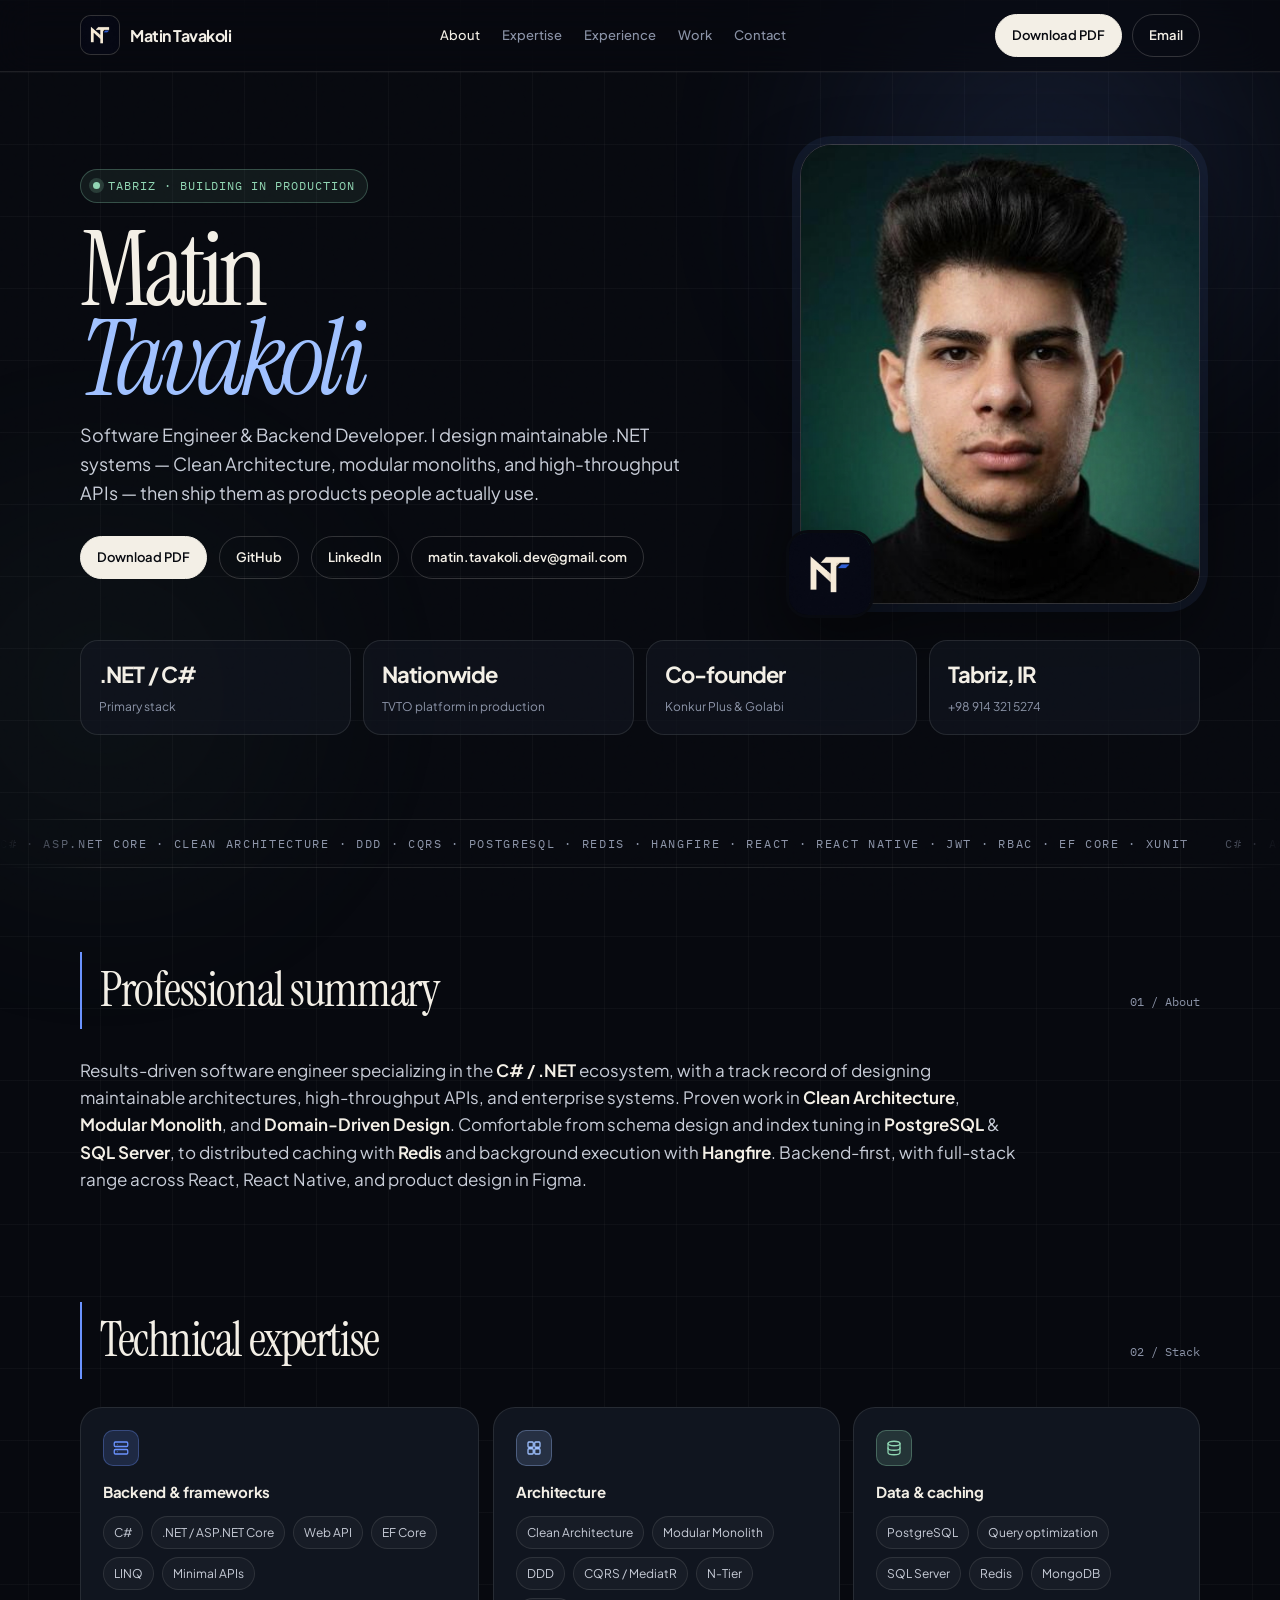
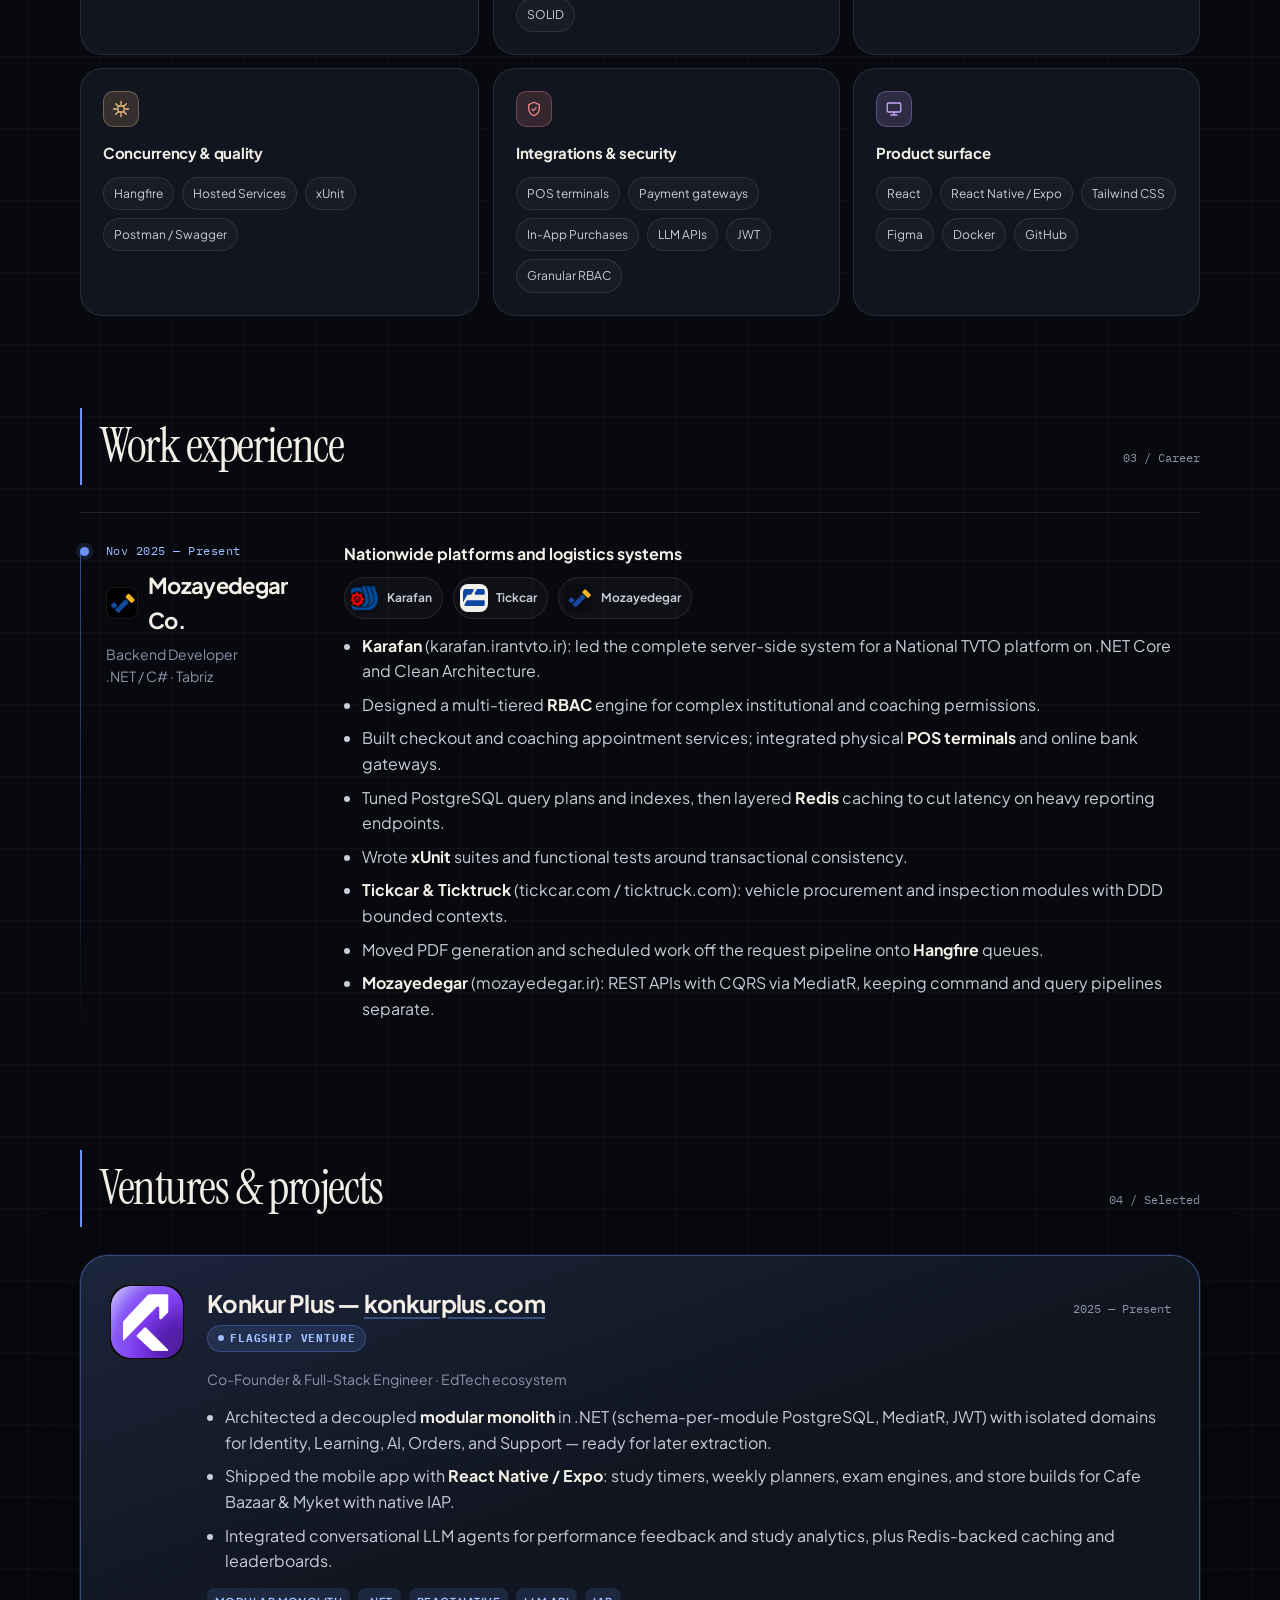
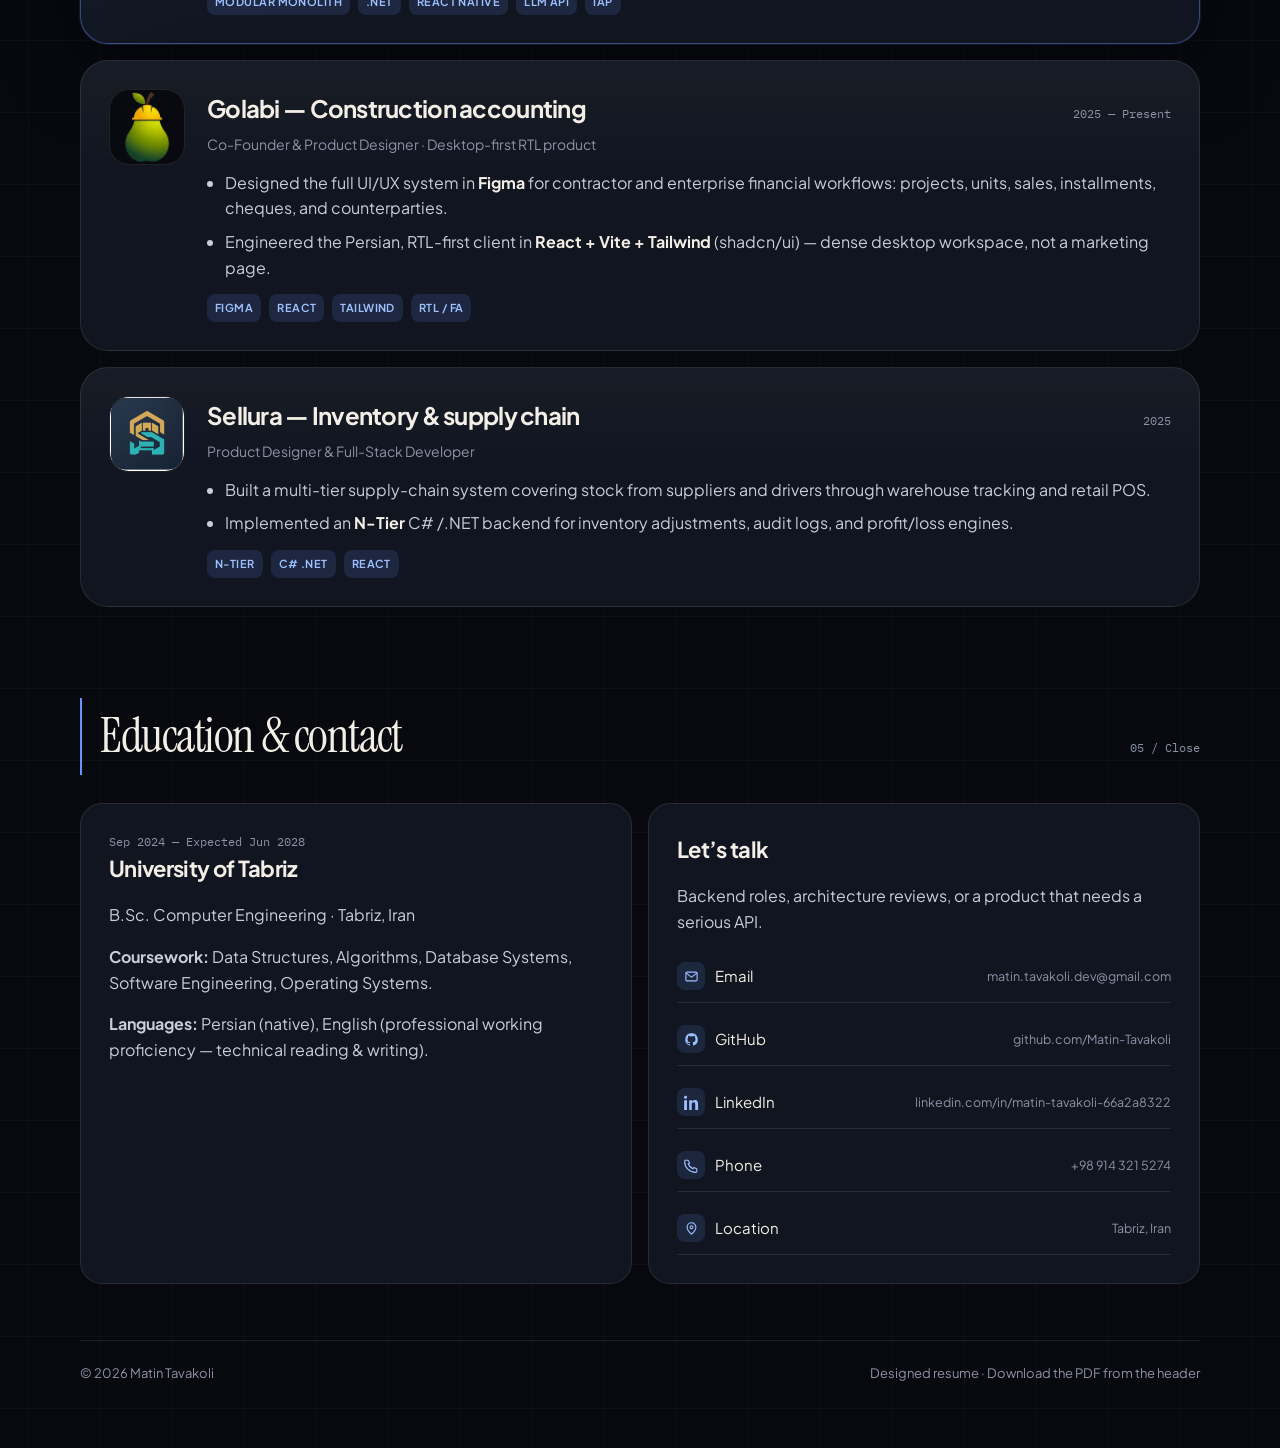
==== commit 3e9eb737: "Center contact icons and use crisp brand marks. Co-authored-by: Cursor <cursoragent@cursor.com>" ====
--- a/index.html
+++ b/index.html
@@ -17,7 +17,7 @@
   <link rel="preconnect" href="https://fonts.googleapis.com">
   <link rel="preconnect" href="https://fonts.gstatic.com" crossorigin>
   <link href="https://fonts.googleapis.com/css2?family=IBM+Plex+Mono:wght@400;500&family=Instrument+Serif:ital@0;1&family=Plus+Jakarta+Sans:wght@400;500;600;700;800&display=swap" rel="stylesheet">
-  <link rel="stylesheet" href="./styles.css?v=3">
+  <link rel="stylesheet" href="./styles.css?v=4">
 </head>
 <body>
   <div class="grain" aria-hidden="true"></div>
@@ -334,23 +334,48 @@
             <p>Backend roles, architecture reviews, or a product that needs a serious API.</p>
             <div class="contact-list">
               <a href="mailto:matin.tavakoli.dev@gmail.com">
-                <span><span class="ico" aria-hidden="true"><svg viewBox="0 0 24 24"><rect x="3" y="5" width="18" height="14" rx="2"/><path d="M4 6.5l8 6 8-6"/></svg></span>Email</span>
+                <span class="label">
+                  <span class="ico" aria-hidden="true">
+                    <svg viewBox="0 0 24 24" fill="none" stroke="currentColor" stroke-width="1.8" stroke-linecap="round" stroke-linejoin="round"><rect x="3" y="5" width="18" height="14" rx="2"/><path d="m4 7 8 6 8-6"/></svg>
+                  </span>
+                  Email
+                </span>
                 <small>matin.tavakoli.dev@gmail.com</small>
               </a>
               <a href="https://github.com/Matin-Tavakoli/" target="_blank" rel="noreferrer">
-                <span><span class="ico" aria-hidden="true"><svg viewBox="0 0 24 24"><path d="M12 2a10 10 0 0 0-3.16 19.49c.5.09.68-.22.68-.48v-1.7c-2.78.6-3.37-1.34-3.37-1.34-.46-1.16-1.11-1.47-1.11-1.47-.9-.62.07-.6.07-.6 1 .07 1.53 1.03 1.53 1.03.89 1.52 2.34 1.08 2.91.83.09-.65.35-1.08.63-1.33-2.22-.25-4.56-1.11-4.56-4.93 0-1.09.39-1.98 1.03-2.68-.1-.25-.45-1.27.1-2.64 0 0 .84-.27 2.75 1.03a9.6 9.6 0 0 1 5 0c1.91-1.3 2.75-1.03 2.75-1.03.55 1.37.2 2.39.1 2.64.64.7 1.03 1.59 1.03 2.68 0 3.83-2.34 4.68-4.57 4.93.36.31.68.92.68 1.85v2.75c0 .26.18.57.69.48A10 10 0 0 0 12 2Z"/></svg></span>GitHub</span>
+                <span class="label">
+                  <span class="ico" aria-hidden="true">
+                    <svg viewBox="0 0 24 24" fill="currentColor"><path d="M12 2a10 10 0 0 0-3.16 19.49c.5.09.68-.22.68-.48v-1.7c-2.78.6-3.37-1.34-3.37-1.34-.46-1.16-1.11-1.47-1.11-1.47-.9-.62.07-.6.07-.6 1 .07 1.53 1.03 1.53 1.03.89 1.52 2.34 1.08 2.91.83.09-.65.35-1.08.63-1.33-2.22-.25-4.56-1.11-4.56-4.93 0-1.09.39-1.98 1.03-2.68-.1-.25-.45-1.27.1-2.64 0 0 .84-.27 2.75 1.03a9.56 9.56 0 0 1 5 0c1.91-1.3 2.75-1.03 2.75-1.03.55 1.37.2 2.39.1 2.64.64.7 1.03 1.59 1.03 2.68 0 3.83-2.34 4.68-4.57 4.93.36.31.68.92.68 1.85v2.75c0 .26.18.57.69.48A10 10 0 0 0 12 2Z"/></svg>
+                  </span>
+                  GitHub
+                </span>
                 <small>github.com/Matin-Tavakoli</small>
               </a>
               <a href="https://www.linkedin.com/in/matin-tavakoli-66a2a8322" target="_blank" rel="noreferrer">
-                <span><span class="ico" aria-hidden="true"><svg viewBox="0 0 24 24"><rect x="3" y="3" width="18" height="18" rx="2.5"/><path d="M7.5 10.5v6M7.5 7.75v.01M12 16.5v-3.75c0-1.24.9-2 2-2s2 .76 2 2v3.75M12 12.75v3.75"/></svg></span>LinkedIn</span>
+                <span class="label">
+                  <span class="ico" aria-hidden="true">
+                    <svg viewBox="0 0 24 24" fill="currentColor"><path d="M4.98 3.5C4.98 4.88 3.86 6 2.5 6S0 4.88 0 3.5 1.12 1 2.5 1s2.48 1.12 2.48 2.5zM.22 8.25h4.56V24H.22V8.25zM8.34 8.25h4.37v2.14h.06c.61-1.16 2.1-2.38 4.32-2.38 4.62 0 5.47 3.04 5.47 7v8.99h-4.56v-8c0-1.9-.03-4.35-2.65-4.35-2.65 0-3.06 2.07-3.06 4.21V24H8.34V8.25z"/></svg>
+                  </span>
+                  LinkedIn
+                </span>
                 <small>linkedin.com/in/matin-tavakoli-66a2a8322</small>
               </a>
               <span>
-                <span><span class="ico" aria-hidden="true"><svg viewBox="0 0 24 24"><path d="M4 5c0-1 1-1 1-1h3l2 5-2 1.5c1 2.5 3 4.5 5.5 5.5L15 14l5 2s0 1-1 1c-1 4-13 1-15-9C4 6 4 5 4 5Z"/></svg></span>Phone</span>
+                <span class="label">
+                  <span class="ico" aria-hidden="true">
+                    <svg viewBox="0 0 24 24" fill="none" stroke="currentColor" stroke-width="1.8" stroke-linecap="round" stroke-linejoin="round"><path d="M6.5 3.5 9 8l-2.2 1.3a13 13 0 0 0 7.9 7.9L16 15l4.5 2.5v3A2 2 0 0 1 18.6 23 17.6 17.6 0 0 1 1 5.4 2 2 0 0 1 3.5 3.5h3Z"/></svg>
+                  </span>
+                  Phone
+                </span>
                 <small>+98 914 321 5274</small>
               </span>
               <span>
-                <span><span class="ico" aria-hidden="true"><svg viewBox="0 0 24 24"><path d="M12 21s-7-6.1-7-11.2a7 7 0 1 1 14 0C19 14.9 12 21 12 21Z"/><circle cx="12" cy="9.8" r="2.4"/></svg></span>Location</span>
+                <span class="label">
+                  <span class="ico" aria-hidden="true">
+                    <svg viewBox="0 0 24 24" fill="none" stroke="currentColor" stroke-width="1.8" stroke-linecap="round" stroke-linejoin="round"><path d="M12 21s7-6.2 7-11.2a7 7 0 1 0-14 0C5 14.8 12 21 12 21Z"/><circle cx="12" cy="9.8" r="2.3"/></svg>
+                  </span>
+                  Location
+                </span>
                 <small>Tabriz, Iran</small>
               </span>
             </div>
@@ -366,6 +391,6 @@
       <span>Designed resume · Download the PDF from the header</span>
     </div>
   </footer>
-  <script src="./app.js?v=3"></script>
+  <script src="./app.js?v=4"></script>
 </body>
 </html>
--- a/styles.css
+++ b/styles.css
@@ -747,8 +747,8 @@
   margin-top: 16px;
 }
 
-.contact-list a,
-.contact-list span {
+.contact-list > a,
+.contact-list > span {
   display: flex;
   align-items: center;
   justify-content: space-between;
@@ -759,36 +759,35 @@
   transition: color 0.2s ease;
 }
 
-.contact-list a:hover {
+.contact-list > a:hover {
   color: var(--accent-2);
 }
 
-.contact-list a > span:first-child,
-.contact-list span > span:first-child {
+.contact-list .label {
   display: inline-flex;
   align-items: center;
   gap: 10px;
+  min-width: 0;
 }
 
 .contact-list .ico {
-  display: grid;
-  place-items: center;
-  width: 26px;
-  height: 26px;
+  display: inline-flex;
+  align-items: center;
+  justify-content: center;
+  width: 28px;
+  height: 28px;
   border-radius: 8px;
   background: var(--accent-dim);
   color: var(--accent-2);
-  flex: 0 0 auto;
+  flex: 0 0 28px;
+  line-height: 0;
 }
 
 .contact-list .ico svg {
-  width: 14px;
-  height: 14px;
-  stroke: currentColor;
-  fill: none;
-  stroke-width: 1.8;
-  stroke-linecap: round;
-  stroke-linejoin: round;
+  display: block;
+  width: 15px;
+  height: 15px;
+  flex: none;
 }
 
 .contact-list small {
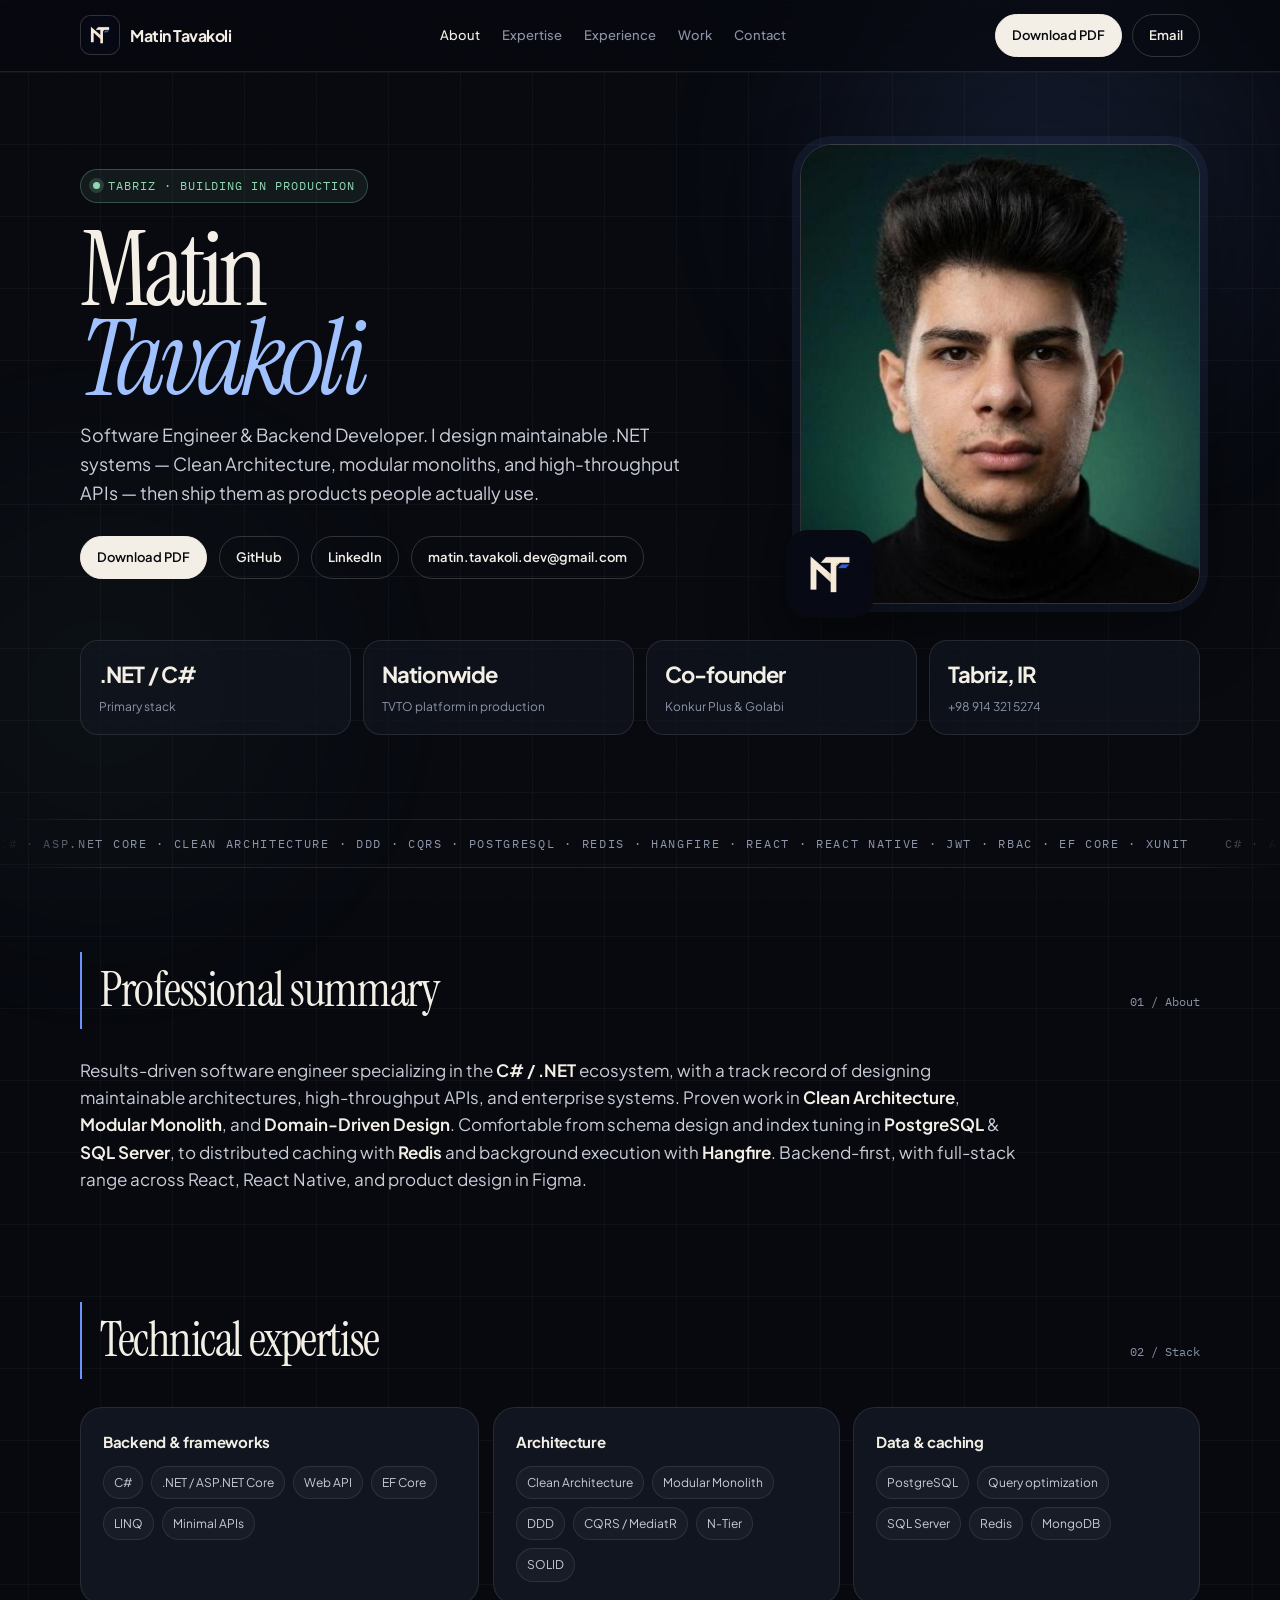
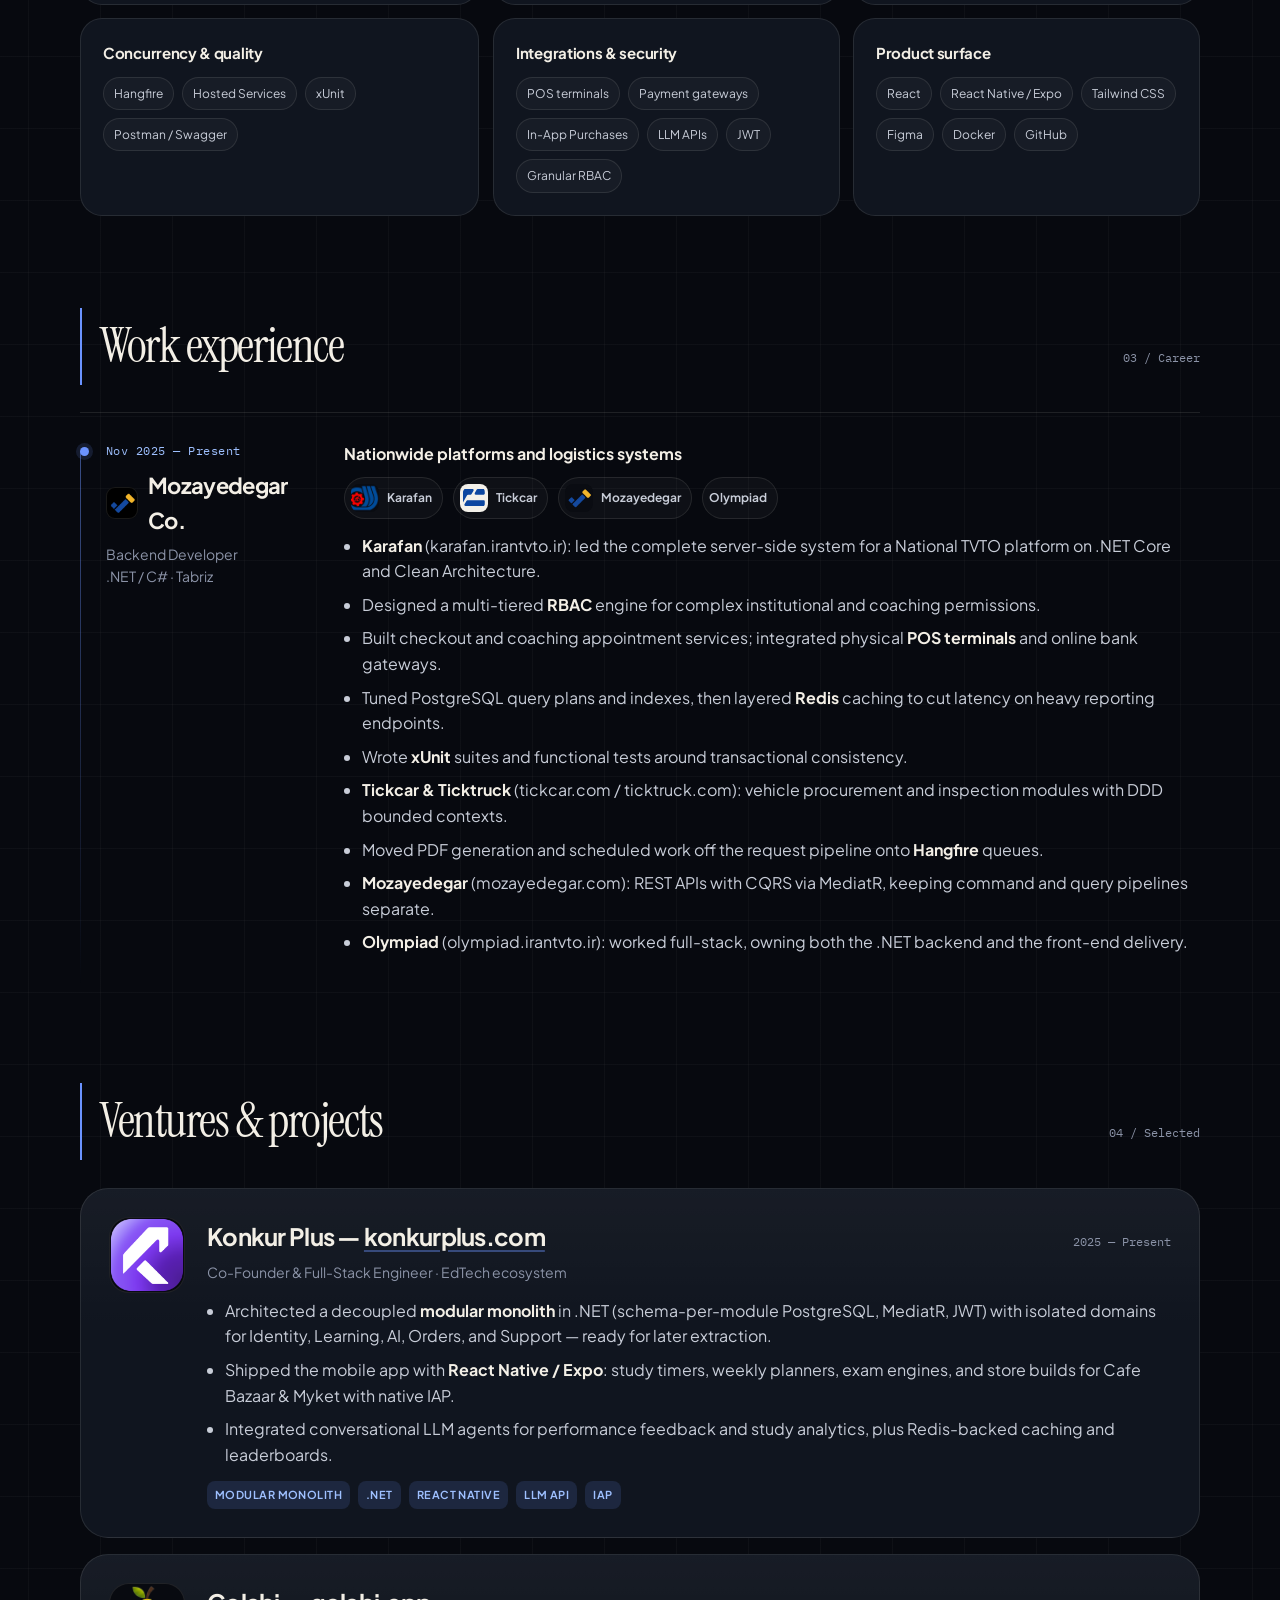
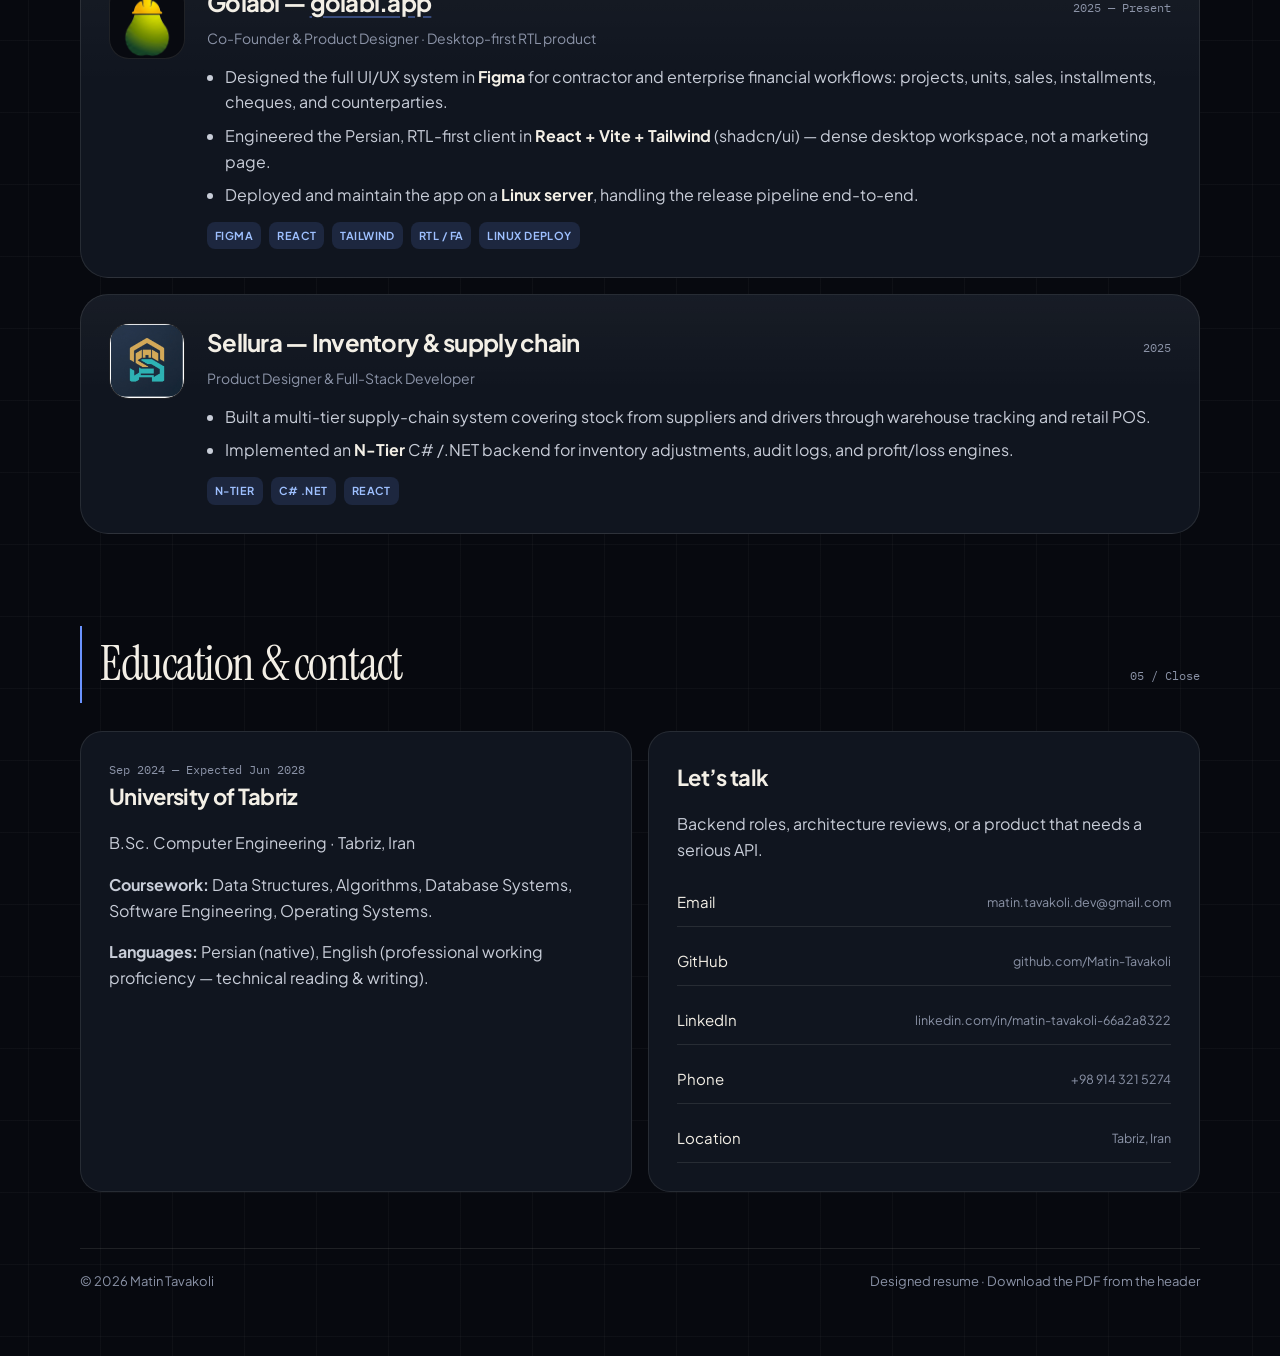
==== commit b4b10340: "Add Golabi domain/deploy details and the Olympiad project at Mozayedegar. Co-Authored-By: Claude Son" ====
--- a/index.html
+++ b/index.html
@@ -17,7 +17,7 @@
   <link rel="preconnect" href="https://fonts.googleapis.com">
   <link rel="preconnect" href="https://fonts.gstatic.com" crossorigin>
   <link href="https://fonts.googleapis.com/css2?family=IBM+Plex+Mono:wght@400;500&family=Instrument+Serif:ital@0;1&family=Plus+Jakarta+Sans:wght@400;500;600;700;800&display=swap" rel="stylesheet">
-  <link rel="stylesheet" href="./styles.css?v=4">
+  <link rel="stylesheet" href="./styles.css">
 </head>
 <body>
   <div class="grain" aria-hidden="true"></div>
@@ -110,9 +110,6 @@
         </div>
         <div class="skill-grid">
           <article class="skill-card">
-            <div class="skill-icon" aria-hidden="true">
-              <svg viewBox="0 0 24 24"><rect x="3" y="4" width="18" height="6" rx="1.5"/><rect x="3" y="14" width="18" height="6" rx="1.5"/><circle cx="7" cy="7" r=".6" fill="currentColor" stroke="none"/><circle cx="7" cy="17" r=".6" fill="currentColor" stroke="none"/></svg>
-            </div>
             <h3>Backend &amp; frameworks</h3>
             <div class="chips">
               <span class="chip">C#</span>
@@ -124,9 +121,6 @@
             </div>
           </article>
           <article class="skill-card">
-            <div class="skill-icon" aria-hidden="true">
-              <svg viewBox="0 0 24 24"><rect x="4" y="4" width="7" height="7" rx="1.2"/><rect x="13" y="4" width="7" height="7" rx="1.2"/><rect x="4" y="13" width="7" height="7" rx="1.2"/><rect x="13" y="13" width="7" height="7" rx="1.2"/></svg>
-            </div>
             <h3>Architecture</h3>
             <div class="chips">
               <span class="chip">Clean Architecture</span>
@@ -138,9 +132,6 @@
             </div>
           </article>
           <article class="skill-card">
-            <div class="skill-icon" aria-hidden="true">
-              <svg viewBox="0 0 24 24"><ellipse cx="12" cy="6" rx="8" ry="3"/><path d="M4 6v6c0 1.66 3.58 3 8 3s8-1.34 8-3V6"/><path d="M4 12v6c0 1.66 3.58 3 8 3s8-1.34 8-3v-6"/></svg>
-            </div>
             <h3>Data &amp; caching</h3>
             <div class="chips">
               <span class="chip">PostgreSQL</span>
@@ -151,9 +142,6 @@
             </div>
           </article>
           <article class="skill-card">
-            <div class="skill-icon" aria-hidden="true">
-              <svg viewBox="0 0 24 24"><rect x="8" y="8" width="8" height="8" rx="1.2"/><path d="M12 2v4M12 18v4M2 12h4M18 12h4M4.9 4.9l2.8 2.8M16.3 16.3l2.8 2.8M4.9 19.1l2.8-2.8M16.3 7.7l2.8-2.8"/></svg>
-            </div>
             <h3>Concurrency &amp; quality</h3>
             <div class="chips">
               <span class="chip">Hangfire</span>
@@ -163,9 +151,6 @@
             </div>
           </article>
           <article class="skill-card">
-            <div class="skill-icon" aria-hidden="true">
-              <svg viewBox="0 0 24 24"><path d="M12 3l7 3.2v5.4c0 4.6-3 7.6-7 9.2-4-1.6-7-4.6-7-9.2V6.2L12 3Z"/><path d="M9.2 12.2l2 2 3.6-4"/></svg>
-            </div>
             <h3>Integrations &amp; security</h3>
             <div class="chips">
               <span class="chip">POS terminals</span>
@@ -177,9 +162,6 @@
             </div>
           </article>
           <article class="skill-card">
-            <div class="skill-icon" aria-hidden="true">
-              <svg viewBox="0 0 24 24"><rect x="3" y="4" width="18" height="12" rx="1.5"/><path d="M8 20h8M12 16v4"/></svg>
-            </div>
             <h3>Product surface</h3>
             <div class="chips">
               <span class="chip">React</span>
@@ -215,9 +197,10 @@
               <a href="https://tickcar.com" target="_blank" rel="noreferrer">
                 <img class="pad" src="./assets/projects/tickcar-mark.svg" alt=""> Tickcar
               </a>
-              <a href="https://mozayedegar.ir" target="_blank" rel="noreferrer">
+              <a href="https://mozayedegar.com" target="_blank" rel="noreferrer">
                 <img src="./assets/projects/mozayedegar-icon.png" alt=""> Mozayedegar
               </a>
+              <a href="https://olympiad.irantvto.ir/" target="_blank" rel="noreferrer">Olympiad</a>
             </div>
             <ul>
               <li><strong>Karafan</strong> (<a href="https://karafan.irantvto.ir" target="_blank" rel="noreferrer">karafan.irantvto.ir</a>): led the complete server-side system for a National TVTO platform on .NET Core and Clean Architecture.</li>
@@ -227,7 +210,8 @@
               <li>Wrote <strong>xUnit</strong> suites and functional tests around transactional consistency.</li>
               <li><strong>Tickcar &amp; Ticktruck</strong> (<a href="https://tickcar.com" target="_blank" rel="noreferrer">tickcar.com</a> / <a href="https://ticktruck.com" target="_blank" rel="noreferrer">ticktruck.com</a>): vehicle procurement and inspection modules with DDD bounded contexts.</li>
               <li>Moved PDF generation and scheduled work off the request pipeline onto <strong>Hangfire</strong> queues.</li>
-              <li><strong>Mozayedegar</strong> (<a href="https://mozayedegar.ir" target="_blank" rel="noreferrer">mozayedegar.ir</a>): REST APIs with CQRS via MediatR, keeping command and query pipelines separate.</li>
+              <li><strong>Mozayedegar</strong> (<a href="https://mozayedegar.com" target="_blank" rel="noreferrer">mozayedegar.com</a>): REST APIs with CQRS via MediatR, keeping command and query pipelines separate.</li>
+              <li><strong>Olympiad</strong> (<a href="https://olympiad.irantvto.ir/" target="_blank" rel="noreferrer">olympiad.irantvto.ir</a>): worked full-stack, owning both the .NET backend and the front-end delivery.</li>
             </ul>
           </div>
         </article>
@@ -241,7 +225,7 @@
           <span class="idx">04 / Selected</span>
         </div>
         <div class="projects">
-          <article class="card featured">
+          <article class="card">
             <div class="brand-mark">
               <img src="./assets/projects/konkurplus-mark.png" width="76" height="76" alt="Konkur Plus logo">
             </div>
@@ -250,7 +234,6 @@
                 <h3>Konkur Plus — <a href="https://konkurplus.com" target="_blank" rel="noreferrer">konkurplus.com</a></h3>
                 <span class="when-sm">2025 — Present</span>
               </div>
-              <span class="flagship">Flagship venture</span>
               <p class="role">Co-Founder &amp; Full-Stack Engineer · EdTech ecosystem</p>
               <ul>
                 <li>Architected a decoupled <strong>modular monolith</strong> in .NET (schema-per-module PostgreSQL, MediatR, JWT) with isolated domains for Identity, Learning, AI, Orders, and Support — ready for later extraction.</li>
@@ -273,19 +256,21 @@
             </div>
             <div>
               <div class="card-top">
-                <h3>Golabi — Construction accounting</h3>
+                <h3>Golabi — <a href="https://golabi.app" target="_blank" rel="noreferrer">golabi.app</a></h3>
                 <span class="when-sm">2025 — Present</span>
               </div>
               <p class="role">Co-Founder &amp; Product Designer · Desktop-first RTL product</p>
               <ul>
                 <li>Designed the full UI/UX system in <strong>Figma</strong> for contractor and enterprise financial workflows: projects, units, sales, installments, cheques, and counterparties.</li>
                 <li>Engineered the Persian, RTL-first client in <strong>React + Vite + Tailwind</strong> (shadcn/ui) — dense desktop workspace, not a marketing page.</li>
+                <li>Deployed and maintain the app on a <strong>Linux server</strong>, handling the release pipeline end-to-end.</li>
               </ul>
               <div class="tags">
                 <span class="tag">Figma</span>
                 <span class="tag">React</span>
                 <span class="tag">Tailwind</span>
                 <span class="tag">RTL / FA</span>
+                <span class="tag">Linux Deploy</span>
               </div>
             </div>
           </article>
@@ -333,51 +318,11 @@
             <h3>Let’s talk</h3>
             <p>Backend roles, architecture reviews, or a product that needs a serious API.</p>
             <div class="contact-list">
-              <a href="mailto:matin.tavakoli.dev@gmail.com">
-                <span class="label">
-                  <span class="ico" aria-hidden="true">
-                    <svg viewBox="0 0 24 24" fill="none" stroke="currentColor" stroke-width="1.8" stroke-linecap="round" stroke-linejoin="round"><rect x="3" y="5" width="18" height="14" rx="2"/><path d="m4 7 8 6 8-6"/></svg>
-                  </span>
-                  Email
-                </span>
-                <small>matin.tavakoli.dev@gmail.com</small>
-              </a>
-              <a href="https://github.com/Matin-Tavakoli/" target="_blank" rel="noreferrer">
-                <span class="label">
-                  <span class="ico" aria-hidden="true">
-                    <svg viewBox="0 0 24 24" fill="currentColor"><path d="M12 2a10 10 0 0 0-3.16 19.49c.5.09.68-.22.68-.48v-1.7c-2.78.6-3.37-1.34-3.37-1.34-.46-1.16-1.11-1.47-1.11-1.47-.9-.62.07-.6.07-.6 1 .07 1.53 1.03 1.53 1.03.89 1.52 2.34 1.08 2.91.83.09-.65.35-1.08.63-1.33-2.22-.25-4.56-1.11-4.56-4.93 0-1.09.39-1.98 1.03-2.68-.1-.25-.45-1.27.1-2.64 0 0 .84-.27 2.75 1.03a9.56 9.56 0 0 1 5 0c1.91-1.3 2.75-1.03 2.75-1.03.55 1.37.2 2.39.1 2.64.64.7 1.03 1.59 1.03 2.68 0 3.83-2.34 4.68-4.57 4.93.36.31.68.92.68 1.85v2.75c0 .26.18.57.69.48A10 10 0 0 0 12 2Z"/></svg>
-                  </span>
-                  GitHub
-                </span>
-                <small>github.com/Matin-Tavakoli</small>
-              </a>
-              <a href="https://www.linkedin.com/in/matin-tavakoli-66a2a8322" target="_blank" rel="noreferrer">
-                <span class="label">
-                  <span class="ico" aria-hidden="true">
-                    <svg viewBox="0 0 24 24" fill="currentColor"><path d="M4.98 3.5C4.98 4.88 3.86 6 2.5 6S0 4.88 0 3.5 1.12 1 2.5 1s2.48 1.12 2.48 2.5zM.22 8.25h4.56V24H.22V8.25zM8.34 8.25h4.37v2.14h.06c.61-1.16 2.1-2.38 4.32-2.38 4.62 0 5.47 3.04 5.47 7v8.99h-4.56v-8c0-1.9-.03-4.35-2.65-4.35-2.65 0-3.06 2.07-3.06 4.21V24H8.34V8.25z"/></svg>
-                  </span>
-                  LinkedIn
-                </span>
-                <small>linkedin.com/in/matin-tavakoli-66a2a8322</small>
-              </a>
-              <span>
-                <span class="label">
-                  <span class="ico" aria-hidden="true">
-                    <svg viewBox="0 0 24 24" fill="none" stroke="currentColor" stroke-width="1.8" stroke-linecap="round" stroke-linejoin="round"><path d="M6.5 3.5 9 8l-2.2 1.3a13 13 0 0 0 7.9 7.9L16 15l4.5 2.5v3A2 2 0 0 1 18.6 23 17.6 17.6 0 0 1 1 5.4 2 2 0 0 1 3.5 3.5h3Z"/></svg>
-                  </span>
-                  Phone
-                </span>
-                <small>+98 914 321 5274</small>
-              </span>
-              <span>
-                <span class="label">
-                  <span class="ico" aria-hidden="true">
-                    <svg viewBox="0 0 24 24" fill="none" stroke="currentColor" stroke-width="1.8" stroke-linecap="round" stroke-linejoin="round"><path d="M12 21s7-6.2 7-11.2a7 7 0 1 0-14 0C5 14.8 12 21 12 21Z"/><circle cx="12" cy="9.8" r="2.3"/></svg>
-                  </span>
-                  Location
-                </span>
-                <small>Tabriz, Iran</small>
-              </span>
+              <a href="mailto:matin.tavakoli.dev@gmail.com"><span>Email</span><small>matin.tavakoli.dev@gmail.com</small></a>
+              <a href="https://github.com/Matin-Tavakoli/" target="_blank" rel="noreferrer"><span>GitHub</span><small>github.com/Matin-Tavakoli</small></a>
+              <a href="https://www.linkedin.com/in/matin-tavakoli-66a2a8322" target="_blank" rel="noreferrer"><span>LinkedIn</span><small>linkedin.com/in/matin-tavakoli-66a2a8322</small></a>
+              <span><span>Phone</span><small>+98 914 321 5274</small></span>
+              <span><span>Location</span><small>Tabriz, Iran</small></span>
             </div>
           </article>
         </div>
@@ -391,6 +336,6 @@
       <span>Designed resume · Download the PDF from the header</span>
     </div>
   </footer>
-  <script src="./app.js?v=4"></script>
+  <script src="./app.js"></script>
 </body>
 </html>
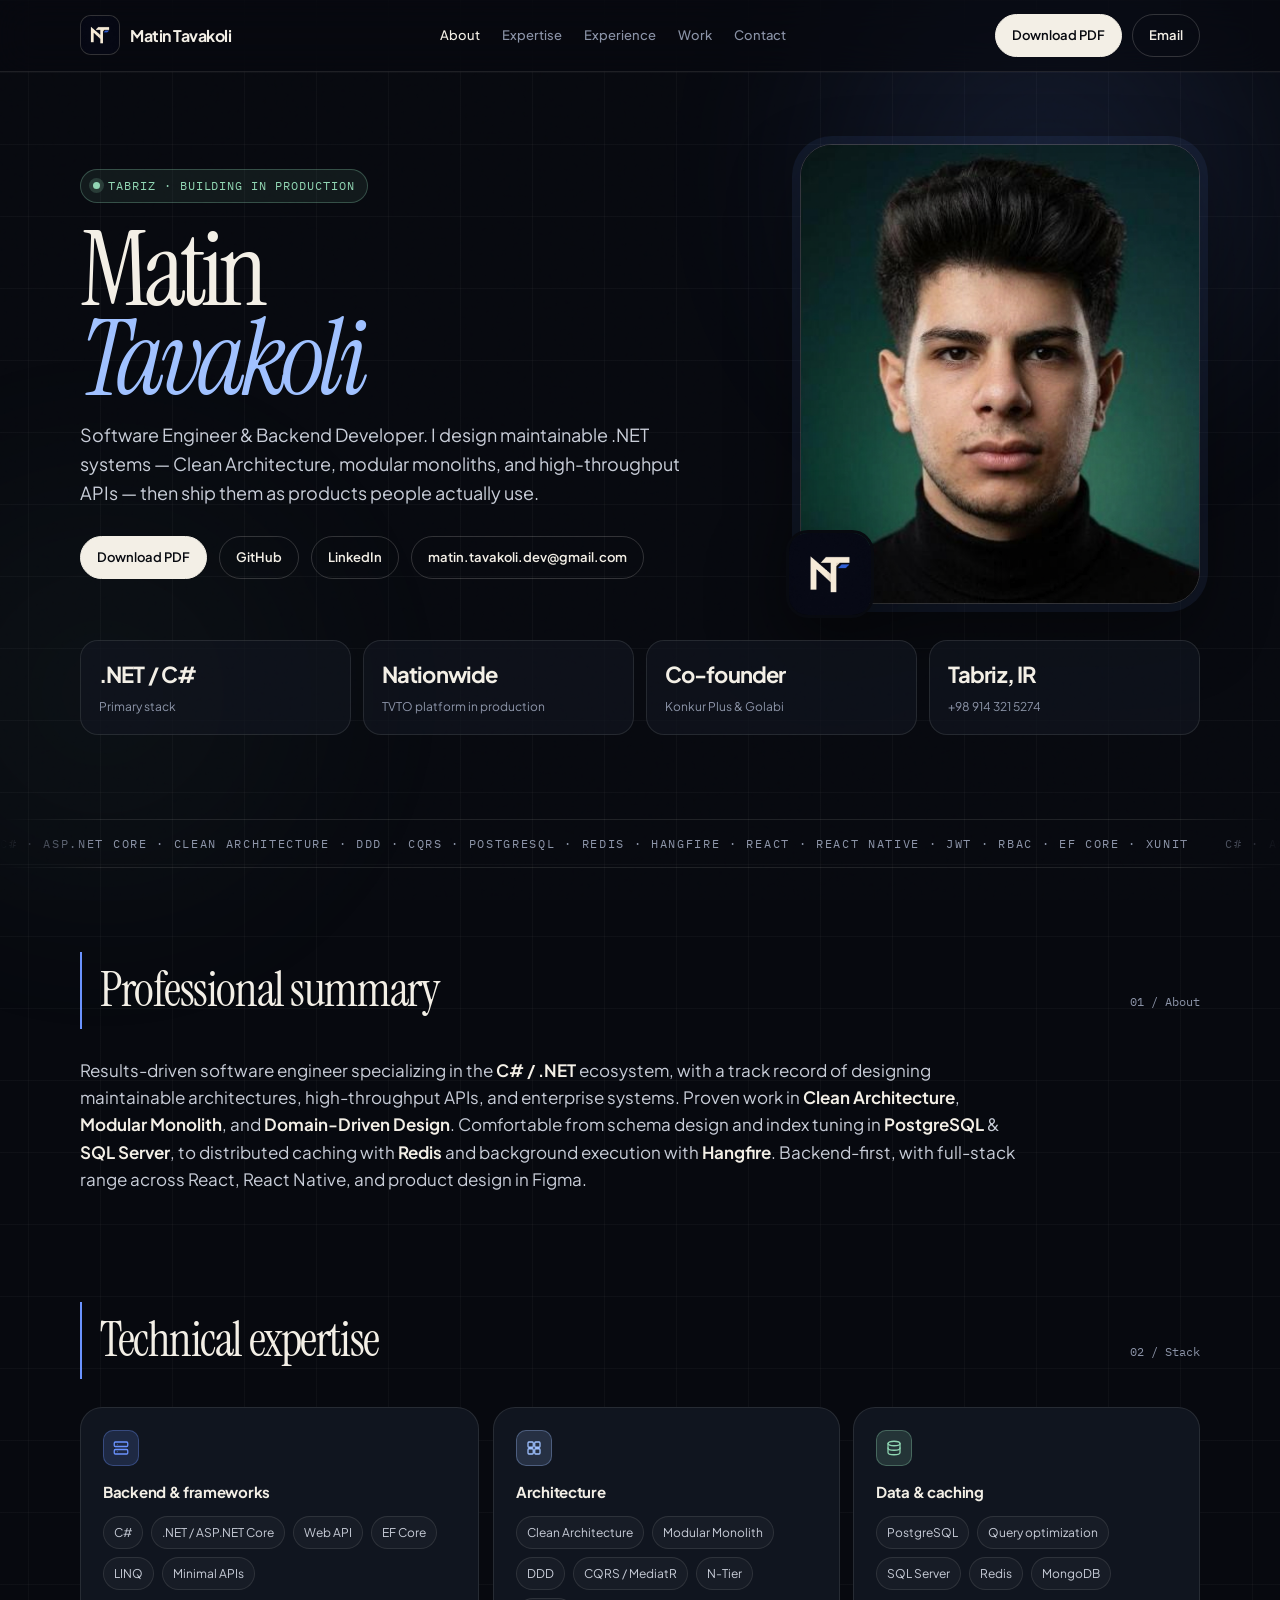
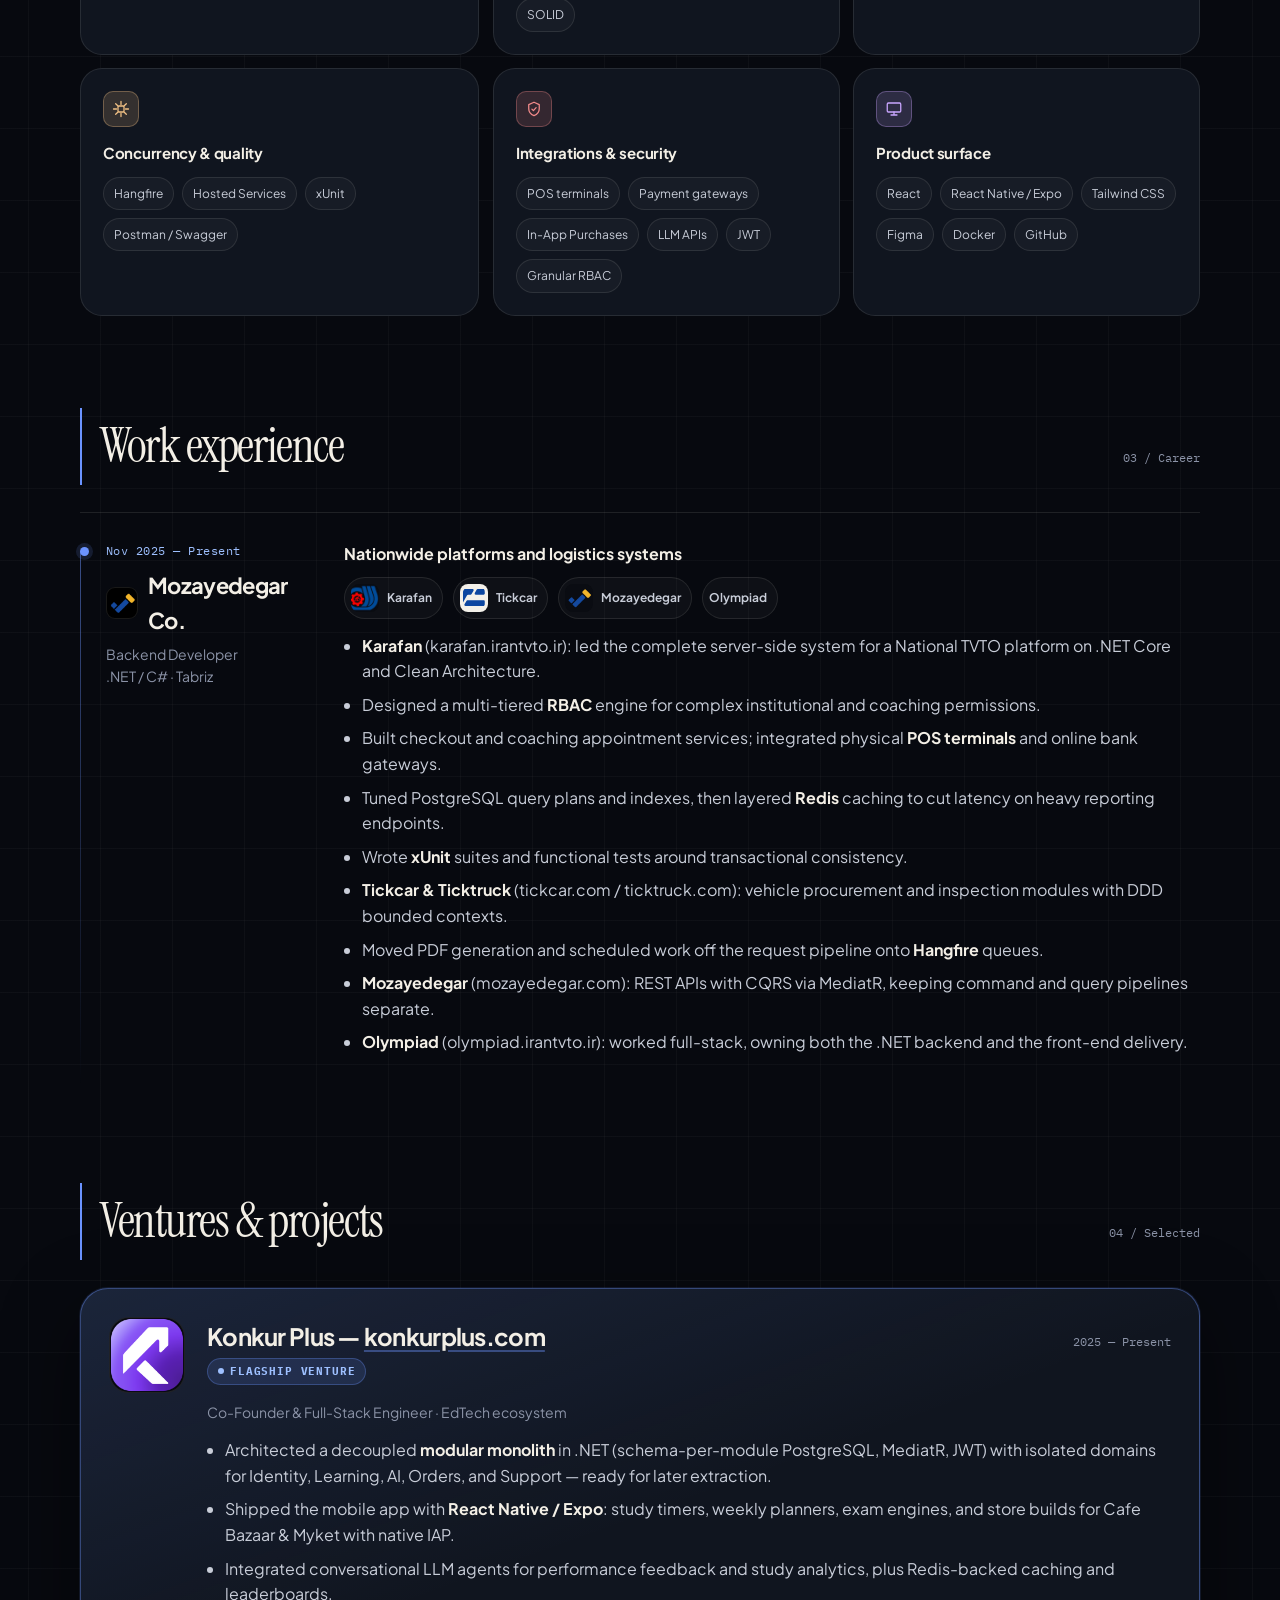
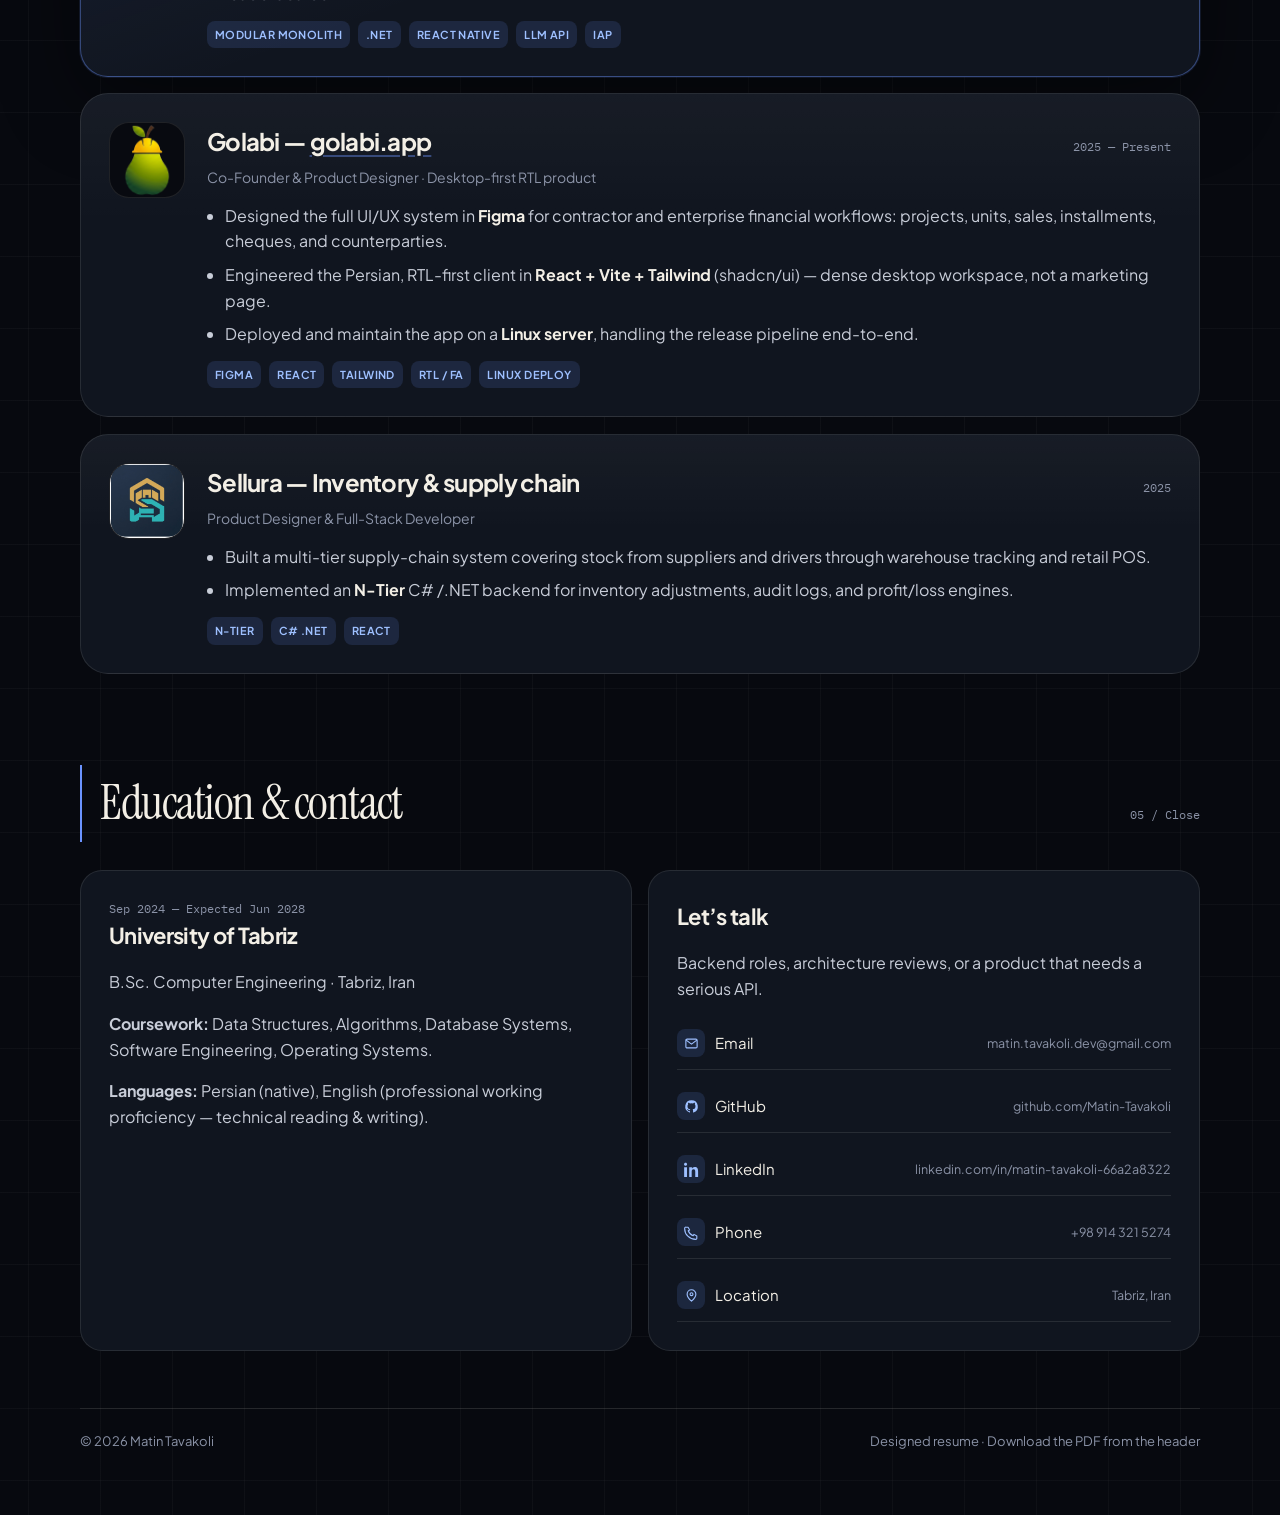
==== commit a35d8dc1: "Merge remote design updates with Golabi/Olympiad content additions Co-Authored-By: Claude Sonnet 5 <" ====
--- a/index.html
+++ b/index.html
@@ -17,7 +17,7 @@
   <link rel="preconnect" href="https://fonts.googleapis.com">
   <link rel="preconnect" href="https://fonts.gstatic.com" crossorigin>
   <link href="https://fonts.googleapis.com/css2?family=IBM+Plex+Mono:wght@400;500&family=Instrument+Serif:ital@0;1&family=Plus+Jakarta+Sans:wght@400;500;600;700;800&display=swap" rel="stylesheet">
-  <link rel="stylesheet" href="./styles.css">
+  <link rel="stylesheet" href="./styles.css?v=4">
 </head>
 <body>
   <div class="grain" aria-hidden="true"></div>
@@ -110,6 +110,9 @@
         </div>
         <div class="skill-grid">
           <article class="skill-card">
+            <div class="skill-icon" aria-hidden="true">
+              <svg viewBox="0 0 24 24"><rect x="3" y="4" width="18" height="6" rx="1.5"/><rect x="3" y="14" width="18" height="6" rx="1.5"/><circle cx="7" cy="7" r=".6" fill="currentColor" stroke="none"/><circle cx="7" cy="17" r=".6" fill="currentColor" stroke="none"/></svg>
+            </div>
             <h3>Backend &amp; frameworks</h3>
             <div class="chips">
               <span class="chip">C#</span>
@@ -121,6 +124,9 @@
             </div>
           </article>
           <article class="skill-card">
+            <div class="skill-icon" aria-hidden="true">
+              <svg viewBox="0 0 24 24"><rect x="4" y="4" width="7" height="7" rx="1.2"/><rect x="13" y="4" width="7" height="7" rx="1.2"/><rect x="4" y="13" width="7" height="7" rx="1.2"/><rect x="13" y="13" width="7" height="7" rx="1.2"/></svg>
+            </div>
             <h3>Architecture</h3>
             <div class="chips">
               <span class="chip">Clean Architecture</span>
@@ -132,6 +138,9 @@
             </div>
           </article>
           <article class="skill-card">
+            <div class="skill-icon" aria-hidden="true">
+              <svg viewBox="0 0 24 24"><ellipse cx="12" cy="6" rx="8" ry="3"/><path d="M4 6v6c0 1.66 3.58 3 8 3s8-1.34 8-3V6"/><path d="M4 12v6c0 1.66 3.58 3 8 3s8-1.34 8-3v-6"/></svg>
+            </div>
             <h3>Data &amp; caching</h3>
             <div class="chips">
               <span class="chip">PostgreSQL</span>
@@ -142,6 +151,9 @@
             </div>
           </article>
           <article class="skill-card">
+            <div class="skill-icon" aria-hidden="true">
+              <svg viewBox="0 0 24 24"><rect x="8" y="8" width="8" height="8" rx="1.2"/><path d="M12 2v4M12 18v4M2 12h4M18 12h4M4.9 4.9l2.8 2.8M16.3 16.3l2.8 2.8M4.9 19.1l2.8-2.8M16.3 7.7l2.8-2.8"/></svg>
+            </div>
             <h3>Concurrency &amp; quality</h3>
             <div class="chips">
               <span class="chip">Hangfire</span>
@@ -151,6 +163,9 @@
             </div>
           </article>
           <article class="skill-card">
+            <div class="skill-icon" aria-hidden="true">
+              <svg viewBox="0 0 24 24"><path d="M12 3l7 3.2v5.4c0 4.6-3 7.6-7 9.2-4-1.6-7-4.6-7-9.2V6.2L12 3Z"/><path d="M9.2 12.2l2 2 3.6-4"/></svg>
+            </div>
             <h3>Integrations &amp; security</h3>
             <div class="chips">
               <span class="chip">POS terminals</span>
@@ -162,6 +177,9 @@
             </div>
           </article>
           <article class="skill-card">
+            <div class="skill-icon" aria-hidden="true">
+              <svg viewBox="0 0 24 24"><rect x="3" y="4" width="18" height="12" rx="1.5"/><path d="M8 20h8M12 16v4"/></svg>
+            </div>
             <h3>Product surface</h3>
             <div class="chips">
               <span class="chip">React</span>
@@ -225,7 +243,7 @@
           <span class="idx">04 / Selected</span>
         </div>
         <div class="projects">
-          <article class="card">
+          <article class="card featured">
             <div class="brand-mark">
               <img src="./assets/projects/konkurplus-mark.png" width="76" height="76" alt="Konkur Plus logo">
             </div>
@@ -234,6 +252,7 @@
                 <h3>Konkur Plus — <a href="https://konkurplus.com" target="_blank" rel="noreferrer">konkurplus.com</a></h3>
                 <span class="when-sm">2025 — Present</span>
               </div>
+              <span class="flagship">Flagship venture</span>
               <p class="role">Co-Founder &amp; Full-Stack Engineer · EdTech ecosystem</p>
               <ul>
                 <li>Architected a decoupled <strong>modular monolith</strong> in .NET (schema-per-module PostgreSQL, MediatR, JWT) with isolated domains for Identity, Learning, AI, Orders, and Support — ready for later extraction.</li>
@@ -318,11 +337,51 @@
             <h3>Let’s talk</h3>
             <p>Backend roles, architecture reviews, or a product that needs a serious API.</p>
             <div class="contact-list">
-              <a href="mailto:matin.tavakoli.dev@gmail.com"><span>Email</span><small>matin.tavakoli.dev@gmail.com</small></a>
-              <a href="https://github.com/Matin-Tavakoli/" target="_blank" rel="noreferrer"><span>GitHub</span><small>github.com/Matin-Tavakoli</small></a>
-              <a href="https://www.linkedin.com/in/matin-tavakoli-66a2a8322" target="_blank" rel="noreferrer"><span>LinkedIn</span><small>linkedin.com/in/matin-tavakoli-66a2a8322</small></a>
-              <span><span>Phone</span><small>+98 914 321 5274</small></span>
-              <span><span>Location</span><small>Tabriz, Iran</small></span>
+              <a href="mailto:matin.tavakoli.dev@gmail.com">
+                <span class="label">
+                  <span class="ico" aria-hidden="true">
+                    <svg viewBox="0 0 24 24" fill="none" stroke="currentColor" stroke-width="1.8" stroke-linecap="round" stroke-linejoin="round"><rect x="3" y="5" width="18" height="14" rx="2"/><path d="m4 7 8 6 8-6"/></svg>
+                  </span>
+                  Email
+                </span>
+                <small>matin.tavakoli.dev@gmail.com</small>
+              </a>
+              <a href="https://github.com/Matin-Tavakoli/" target="_blank" rel="noreferrer">
+                <span class="label">
+                  <span class="ico" aria-hidden="true">
+                    <svg viewBox="0 0 24 24" fill="currentColor"><path d="M12 2a10 10 0 0 0-3.16 19.49c.5.09.68-.22.68-.48v-1.7c-2.78.6-3.37-1.34-3.37-1.34-.46-1.16-1.11-1.47-1.11-1.47-.9-.62.07-.6.07-.6 1 .07 1.53 1.03 1.53 1.03.89 1.52 2.34 1.08 2.91.83.09-.65.35-1.08.63-1.33-2.22-.25-4.56-1.11-4.56-4.93 0-1.09.39-1.98 1.03-2.68-.1-.25-.45-1.27.1-2.64 0 0 .84-.27 2.75 1.03a9.56 9.56 0 0 1 5 0c1.91-1.3 2.75-1.03 2.75-1.03.55 1.37.2 2.39.1 2.64.64.7 1.03 1.59 1.03 2.68 0 3.83-2.34 4.68-4.57 4.93.36.31.68.92.68 1.85v2.75c0 .26.18.57.69.48A10 10 0 0 0 12 2Z"/></svg>
+                  </span>
+                  GitHub
+                </span>
+                <small>github.com/Matin-Tavakoli</small>
+              </a>
+              <a href="https://www.linkedin.com/in/matin-tavakoli-66a2a8322" target="_blank" rel="noreferrer">
+                <span class="label">
+                  <span class="ico" aria-hidden="true">
+                    <svg viewBox="0 0 24 24" fill="currentColor"><path d="M4.98 3.5C4.98 4.88 3.86 6 2.5 6S0 4.88 0 3.5 1.12 1 2.5 1s2.48 1.12 2.48 2.5zM.22 8.25h4.56V24H.22V8.25zM8.34 8.25h4.37v2.14h.06c.61-1.16 2.1-2.38 4.32-2.38 4.62 0 5.47 3.04 5.47 7v8.99h-4.56v-8c0-1.9-.03-4.35-2.65-4.35-2.65 0-3.06 2.07-3.06 4.21V24H8.34V8.25z"/></svg>
+                  </span>
+                  LinkedIn
+                </span>
+                <small>linkedin.com/in/matin-tavakoli-66a2a8322</small>
+              </a>
+              <span>
+                <span class="label">
+                  <span class="ico" aria-hidden="true">
+                    <svg viewBox="0 0 24 24" fill="none" stroke="currentColor" stroke-width="1.8" stroke-linecap="round" stroke-linejoin="round"><path d="M6.5 3.5 9 8l-2.2 1.3a13 13 0 0 0 7.9 7.9L16 15l4.5 2.5v3A2 2 0 0 1 18.6 23 17.6 17.6 0 0 1 1 5.4 2 2 0 0 1 3.5 3.5h3Z"/></svg>
+                  </span>
+                  Phone
+                </span>
+                <small>+98 914 321 5274</small>
+              </span>
+              <span>
+                <span class="label">
+                  <span class="ico" aria-hidden="true">
+                    <svg viewBox="0 0 24 24" fill="none" stroke="currentColor" stroke-width="1.8" stroke-linecap="round" stroke-linejoin="round"><path d="M12 21s7-6.2 7-11.2a7 7 0 1 0-14 0C5 14.8 12 21 12 21Z"/><circle cx="12" cy="9.8" r="2.3"/></svg>
+                  </span>
+                  Location
+                </span>
+                <small>Tabriz, Iran</small>
+              </span>
             </div>
           </article>
         </div>
@@ -336,6 +395,6 @@
       <span>Designed resume · Download the PDF from the header</span>
     </div>
   </footer>
-  <script src="./app.js"></script>
+  <script src="./app.js?v=4"></script>
 </body>
 </html>
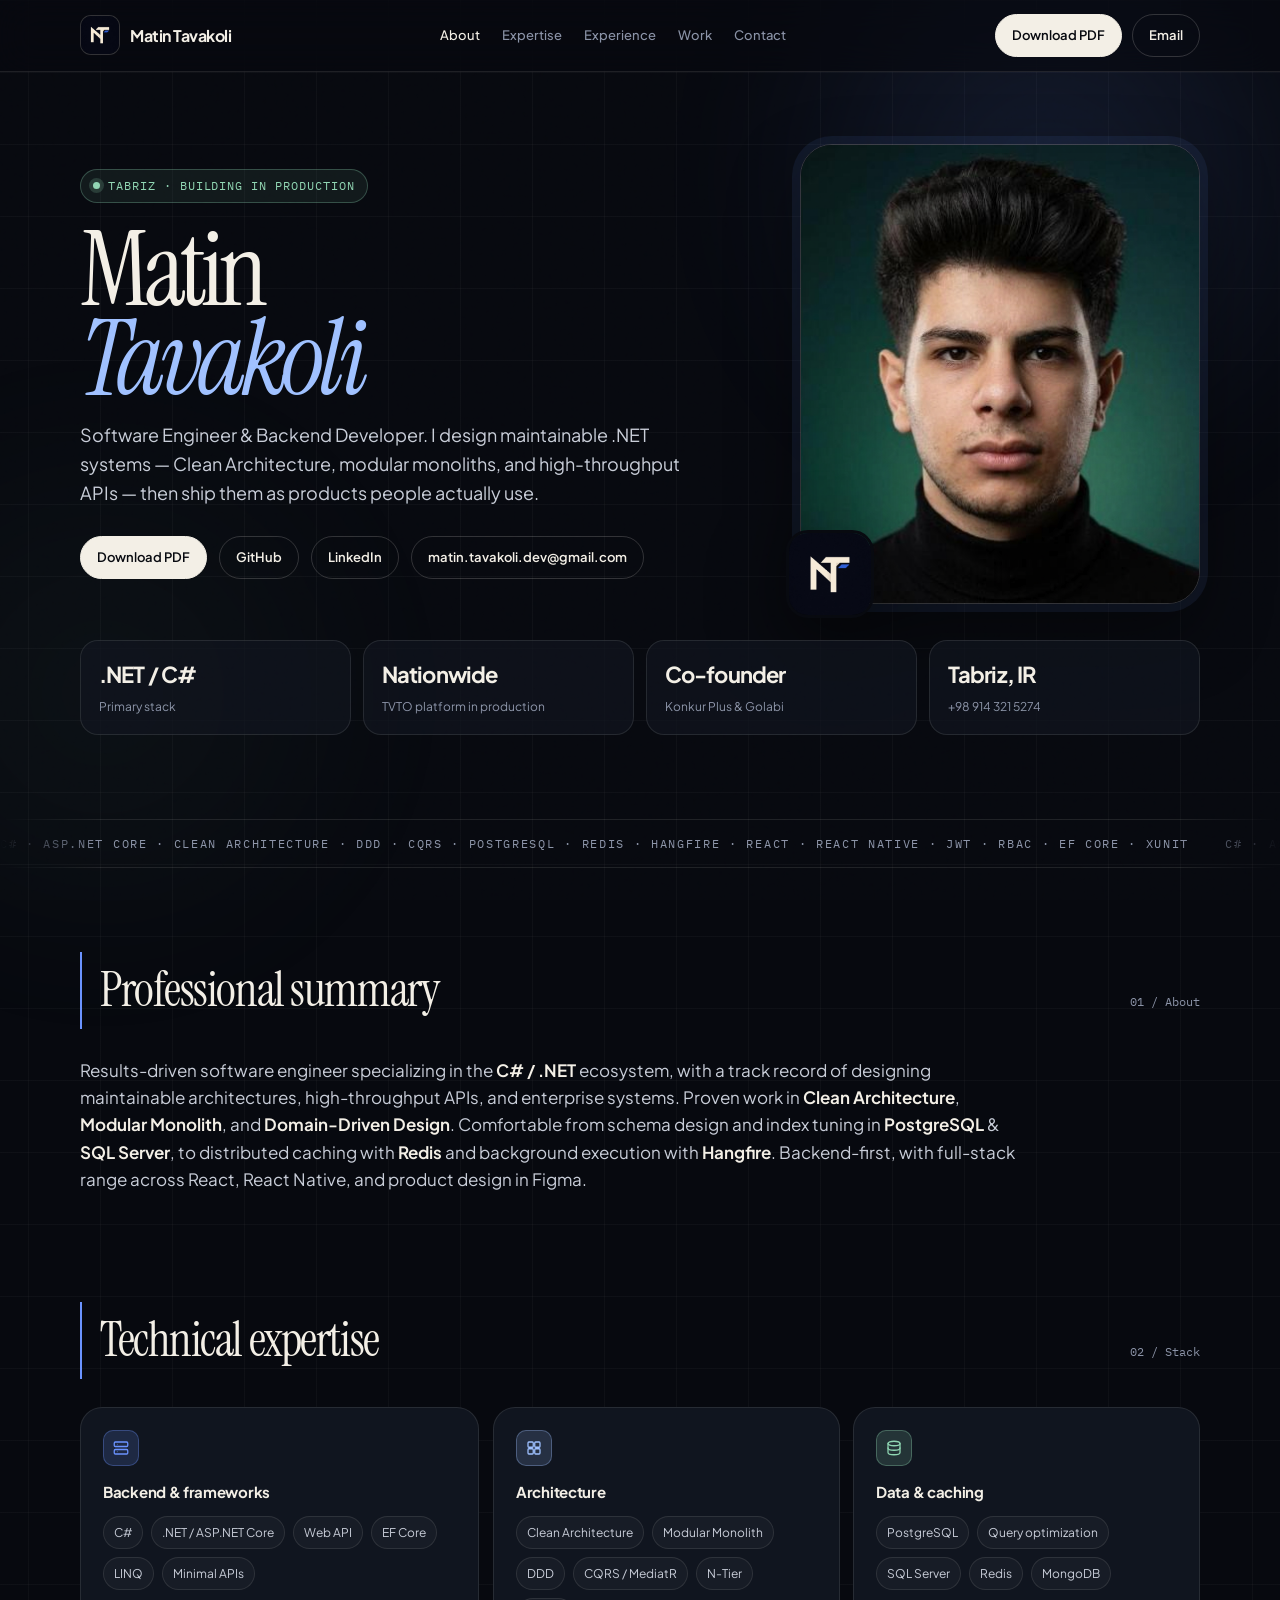
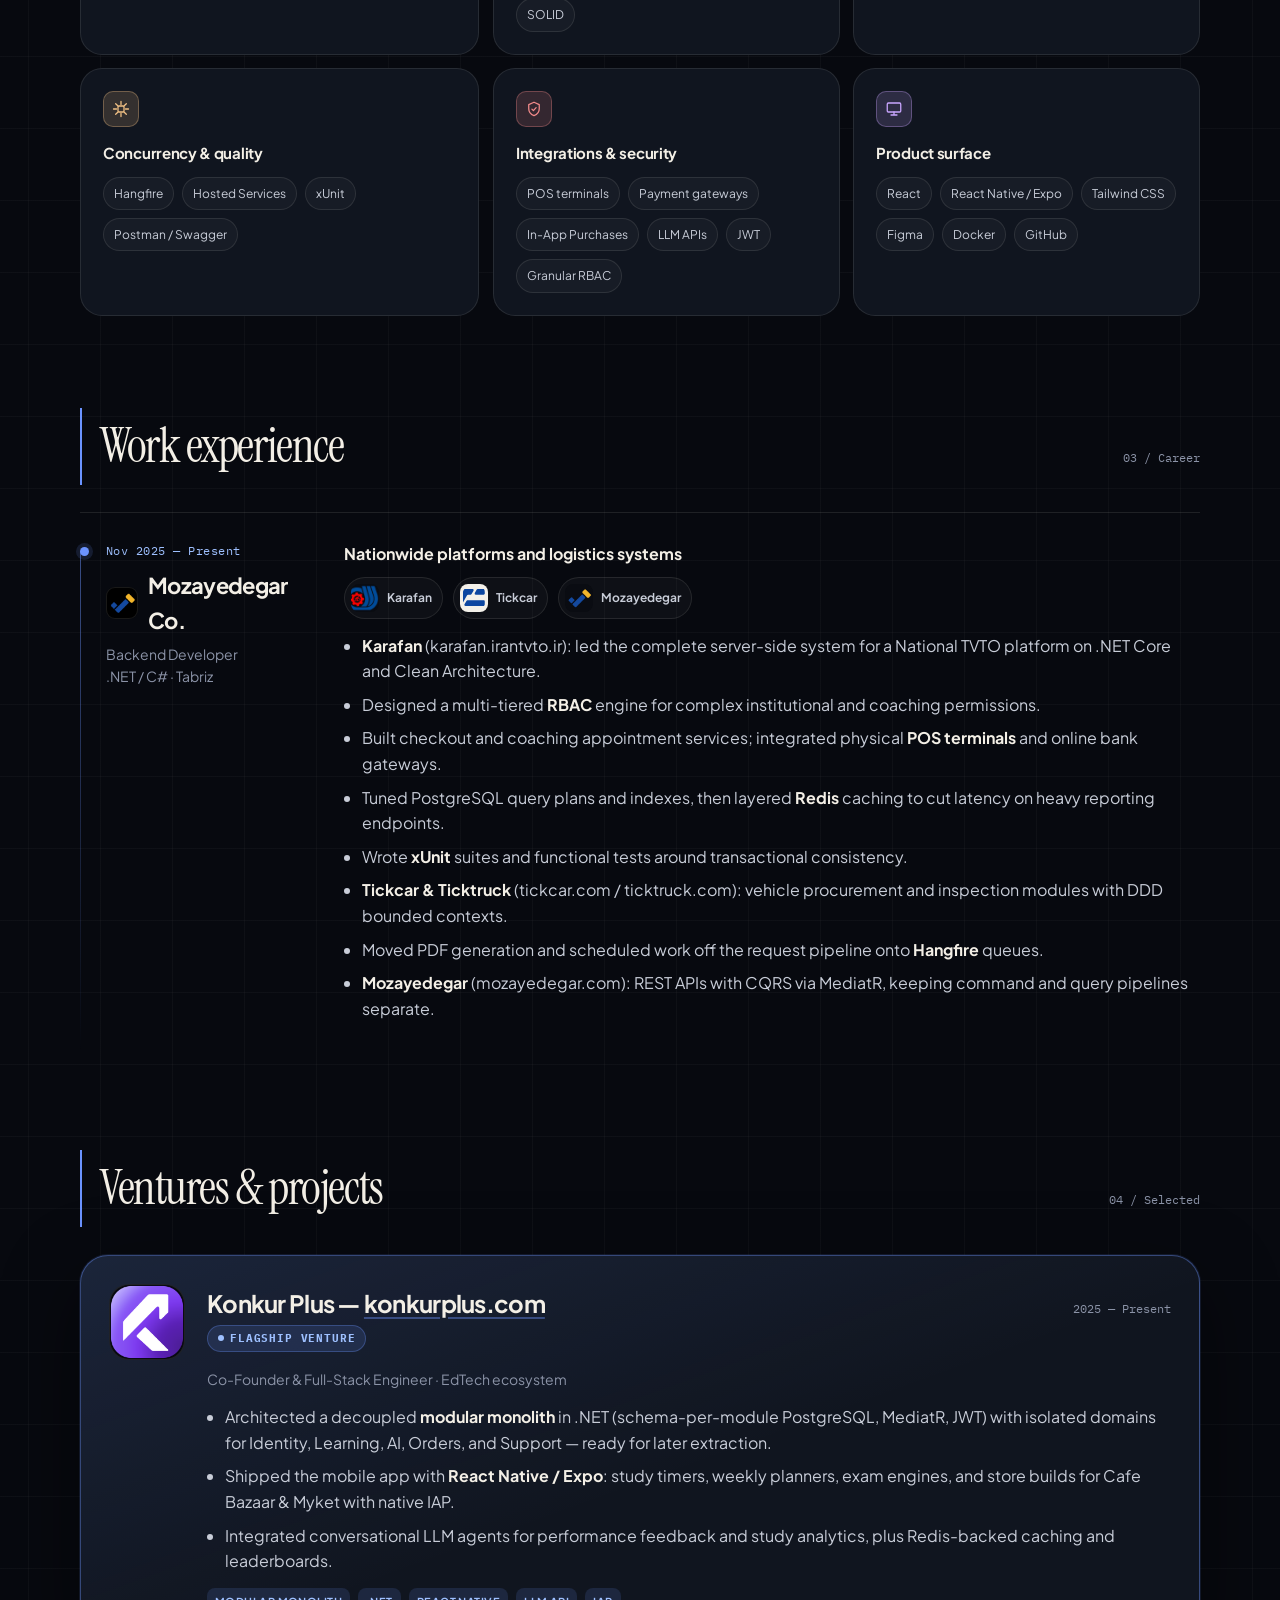
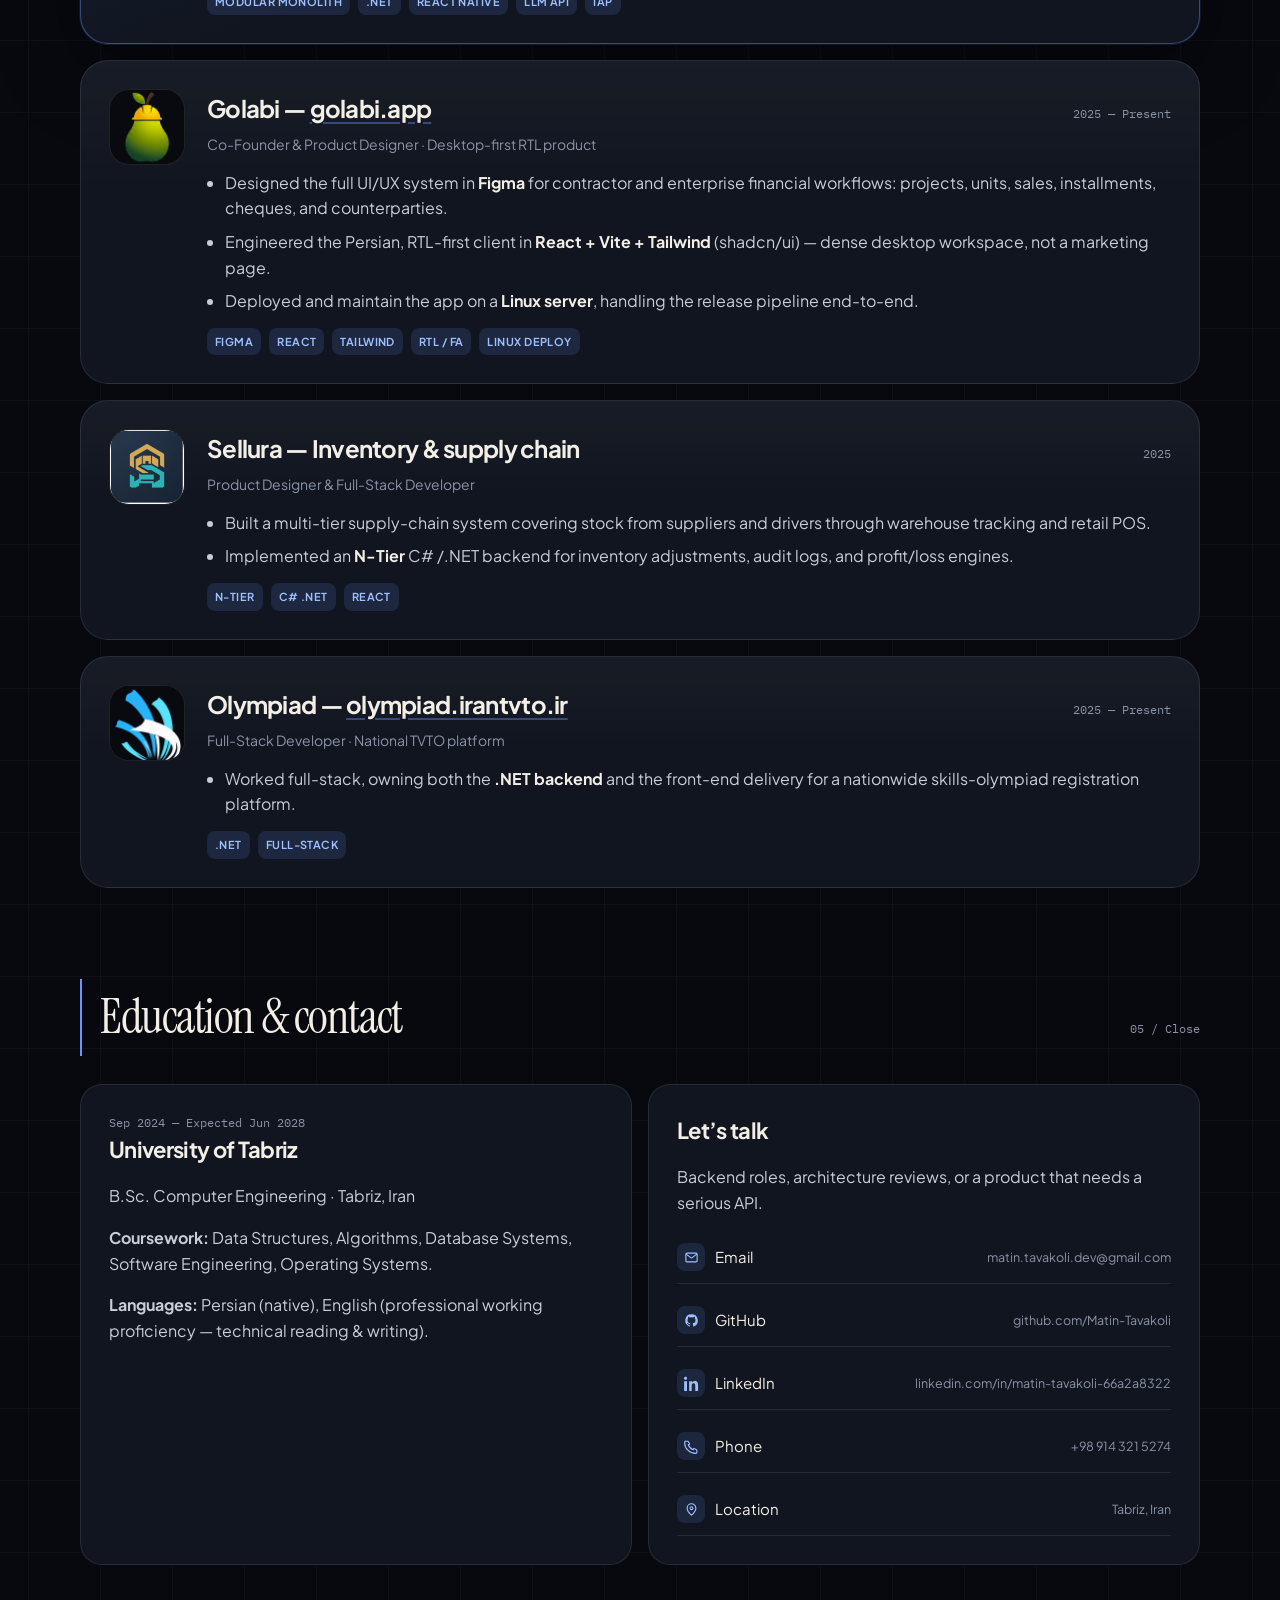
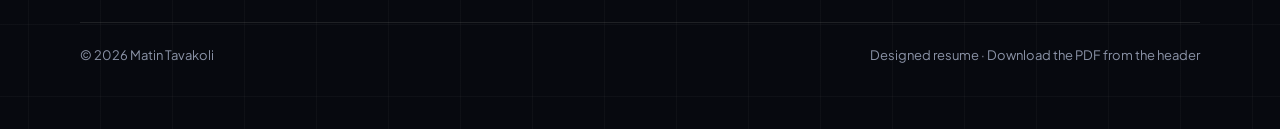
==== commit 0f11a4df: "Move Olympiad into its own venture card with a real logo Give Olympiad its own project card under Ve" ====
--- a/index.html
+++ b/index.html
@@ -218,7 +218,6 @@
               <a href="https://mozayedegar.com" target="_blank" rel="noreferrer">
                 <img src="./assets/projects/mozayedegar-icon.png" alt=""> Mozayedegar
               </a>
-              <a href="https://olympiad.irantvto.ir/" target="_blank" rel="noreferrer">Olympiad</a>
             </div>
             <ul>
               <li><strong>Karafan</strong> (<a href="https://karafan.irantvto.ir" target="_blank" rel="noreferrer">karafan.irantvto.ir</a>): led the complete server-side system for a National TVTO platform on .NET Core and Clean Architecture.</li>
@@ -229,7 +228,6 @@
               <li><strong>Tickcar &amp; Ticktruck</strong> (<a href="https://tickcar.com" target="_blank" rel="noreferrer">tickcar.com</a> / <a href="https://ticktruck.com" target="_blank" rel="noreferrer">ticktruck.com</a>): vehicle procurement and inspection modules with DDD bounded contexts.</li>
               <li>Moved PDF generation and scheduled work off the request pipeline onto <strong>Hangfire</strong> queues.</li>
               <li><strong>Mozayedegar</strong> (<a href="https://mozayedegar.com" target="_blank" rel="noreferrer">mozayedegar.com</a>): REST APIs with CQRS via MediatR, keeping command and query pipelines separate.</li>
-              <li><strong>Olympiad</strong> (<a href="https://olympiad.irantvto.ir/" target="_blank" rel="noreferrer">olympiad.irantvto.ir</a>): worked full-stack, owning both the .NET backend and the front-end delivery.</li>
             </ul>
           </div>
         </article>
@@ -312,6 +310,26 @@
                 <span class="tag">N-Tier</span>
                 <span class="tag">C# .NET</span>
                 <span class="tag">React</span>
+              </div>
+            </div>
+          </article>
+
+          <article class="card">
+            <div class="brand-mark">
+              <img src="./assets/projects/olympiad-mark.png" width="76" height="76" alt="Olympiad logo">
+            </div>
+            <div>
+              <div class="card-top">
+                <h3>Olympiad — <a href="https://olympiad.irantvto.ir/" target="_blank" rel="noreferrer">olympiad.irantvto.ir</a></h3>
+                <span class="when-sm">2025 — Present</span>
+              </div>
+              <p class="role">Full-Stack Developer · National TVTO platform</p>
+              <ul>
+                <li>Worked full-stack, owning both the <strong>.NET backend</strong> and the front-end delivery for a nationwide skills-olympiad registration platform.</li>
+              </ul>
+              <div class="tags">
+                <span class="tag">.NET</span>
+                <span class="tag">Full-Stack</span>
               </div>
             </div>
           </article>
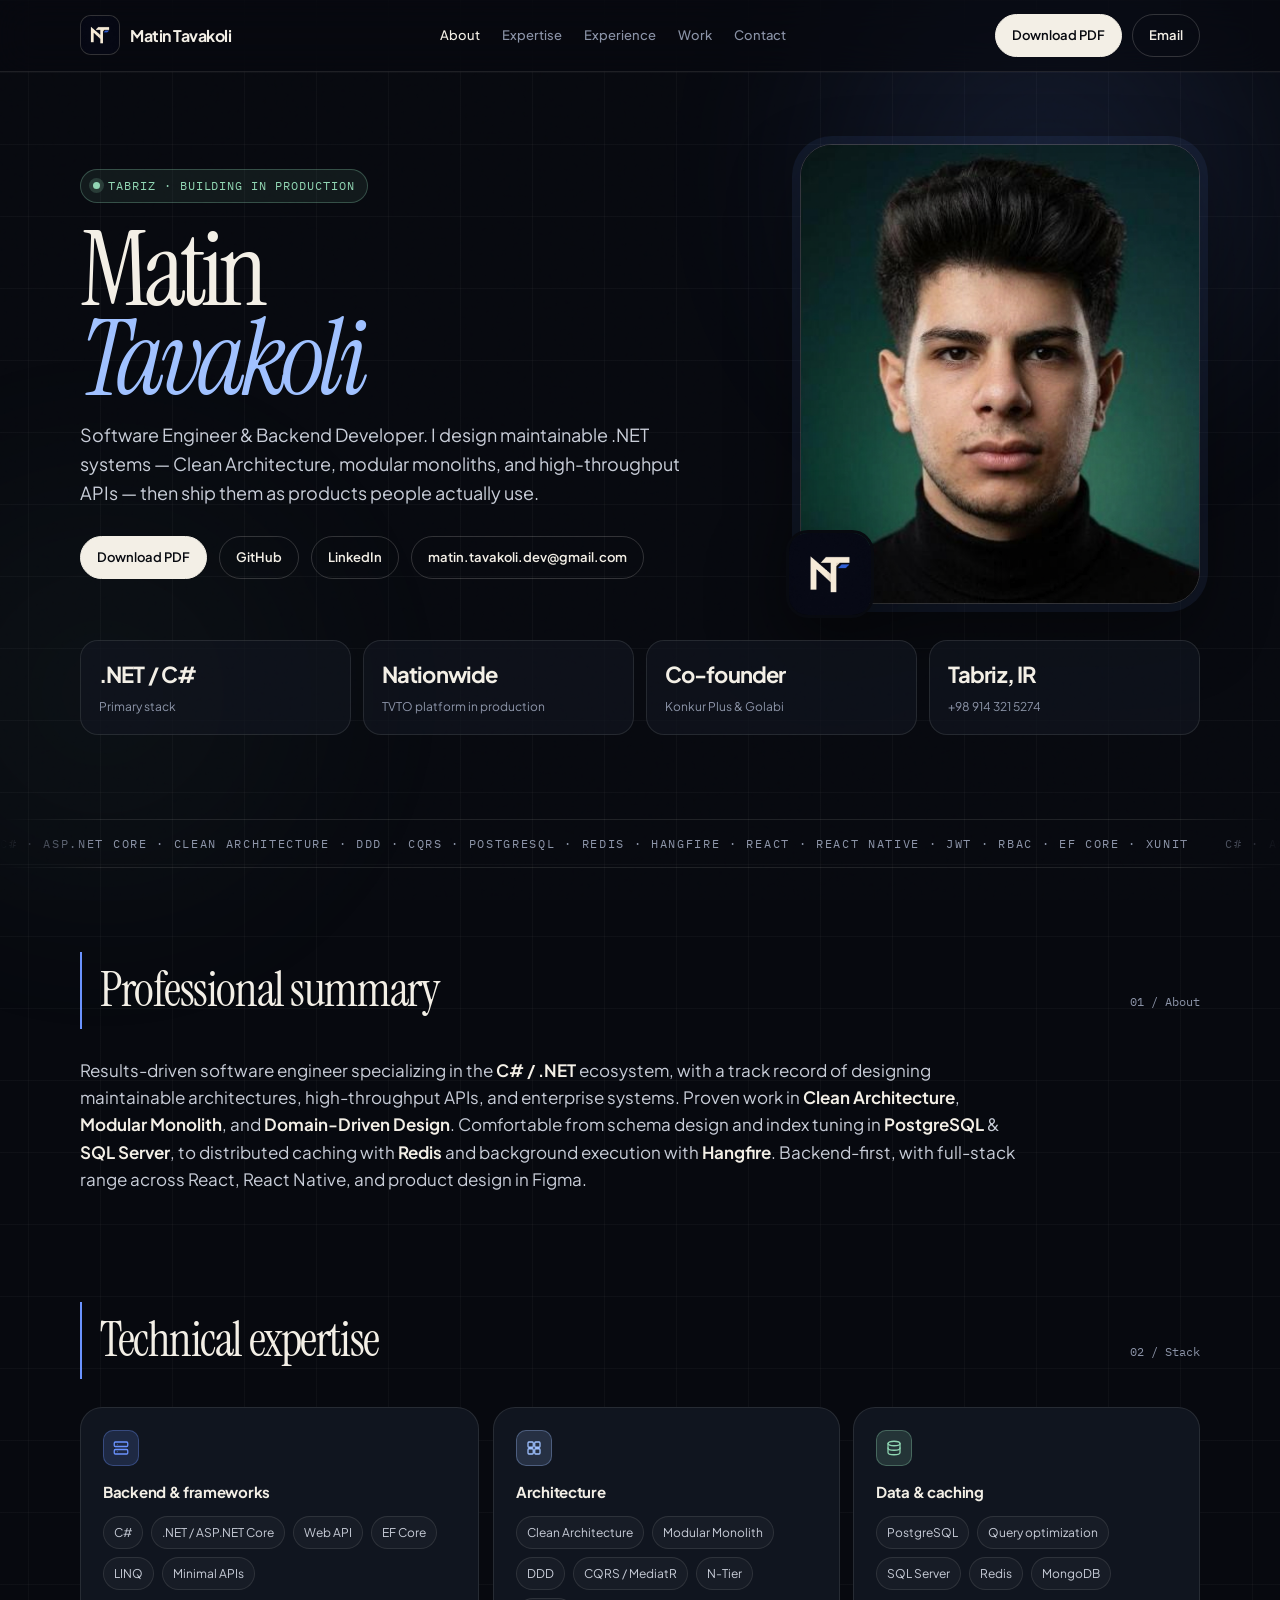
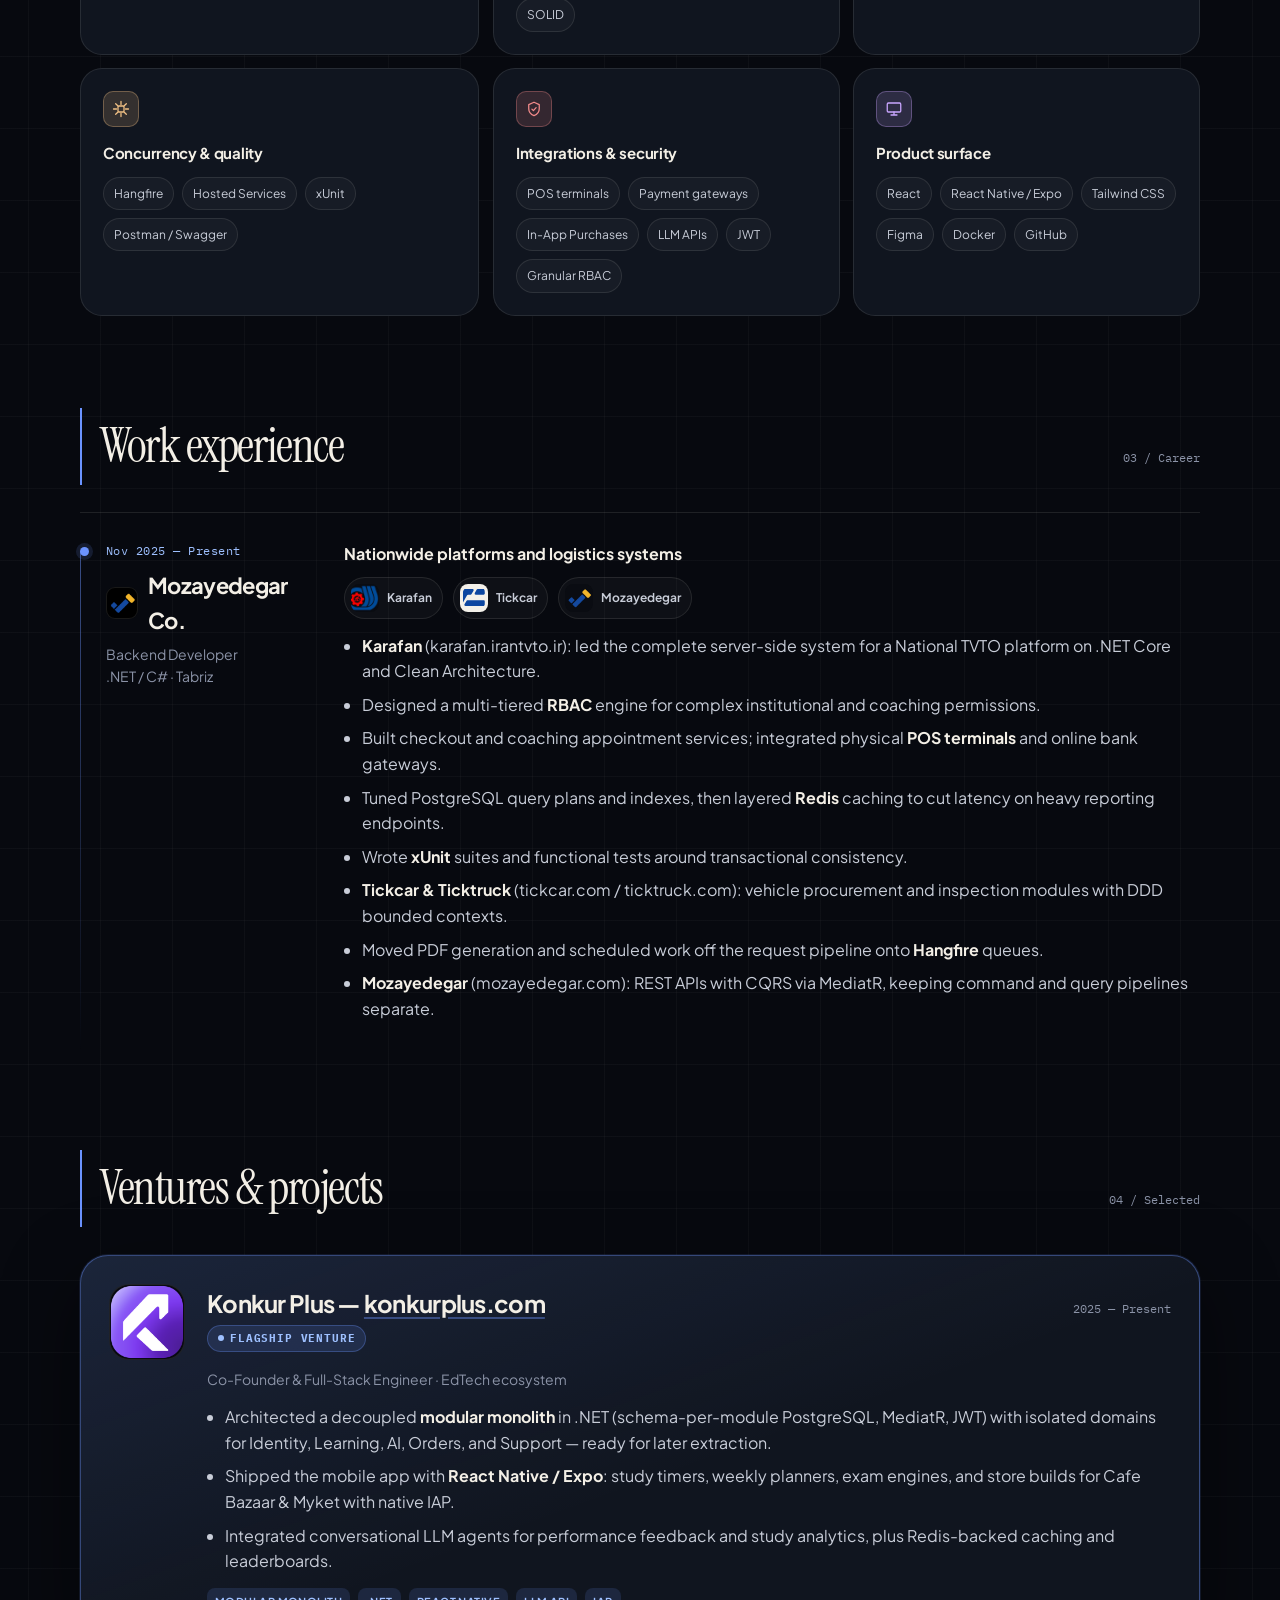
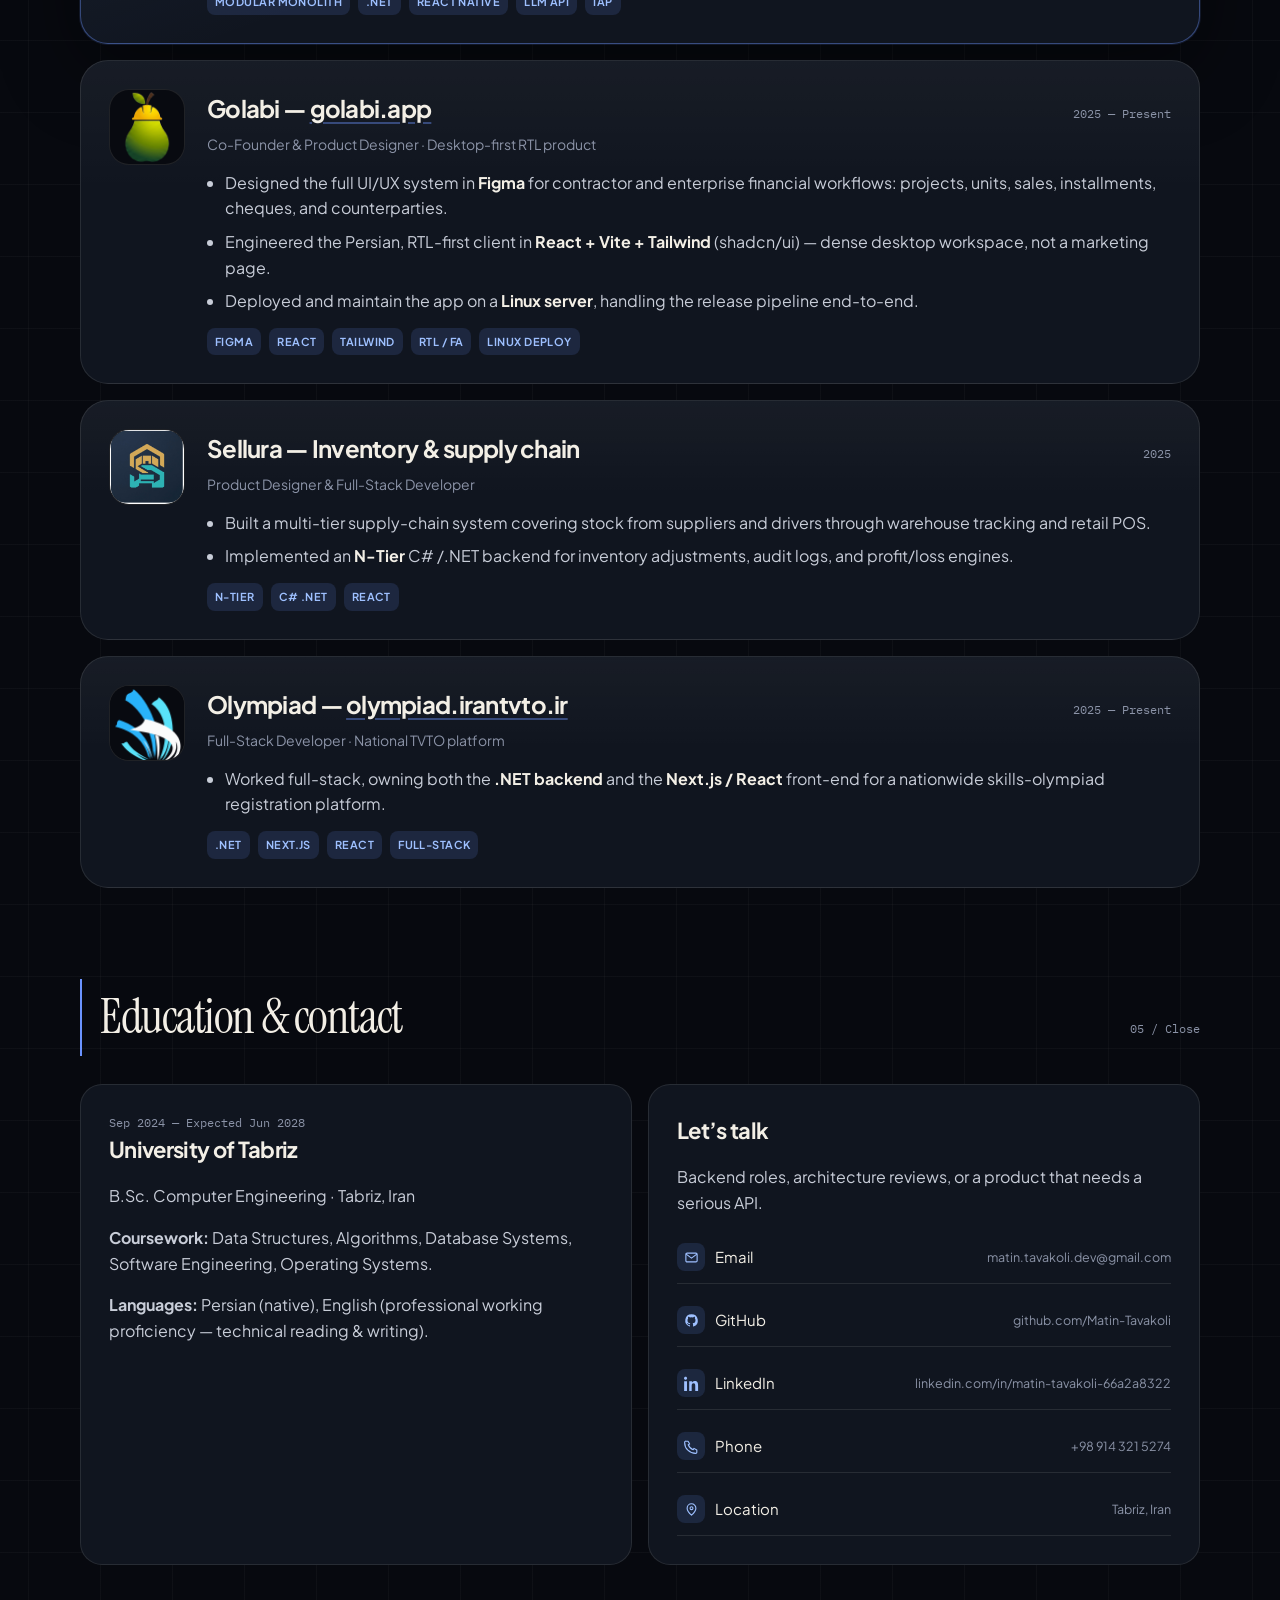
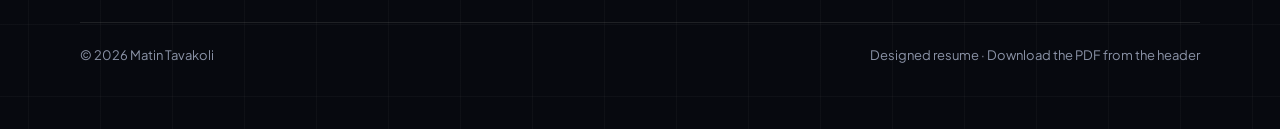
==== commit fe3166a3: "Add Next.js/React to the Olympiad project's stack Co-Authored-By: Claude Sonnet 5 <noreply@anthropic" ====
--- a/index.html
+++ b/index.html
@@ -325,10 +325,12 @@
               </div>
               <p class="role">Full-Stack Developer · National TVTO platform</p>
               <ul>
-                <li>Worked full-stack, owning both the <strong>.NET backend</strong> and the front-end delivery for a nationwide skills-olympiad registration platform.</li>
+                <li>Worked full-stack, owning both the <strong>.NET backend</strong> and the <strong>Next.js / React</strong> front-end for a nationwide skills-olympiad registration platform.</li>
               </ul>
               <div class="tags">
                 <span class="tag">.NET</span>
+                <span class="tag">Next.js</span>
+                <span class="tag">React</span>
                 <span class="tag">Full-Stack</span>
               </div>
             </div>
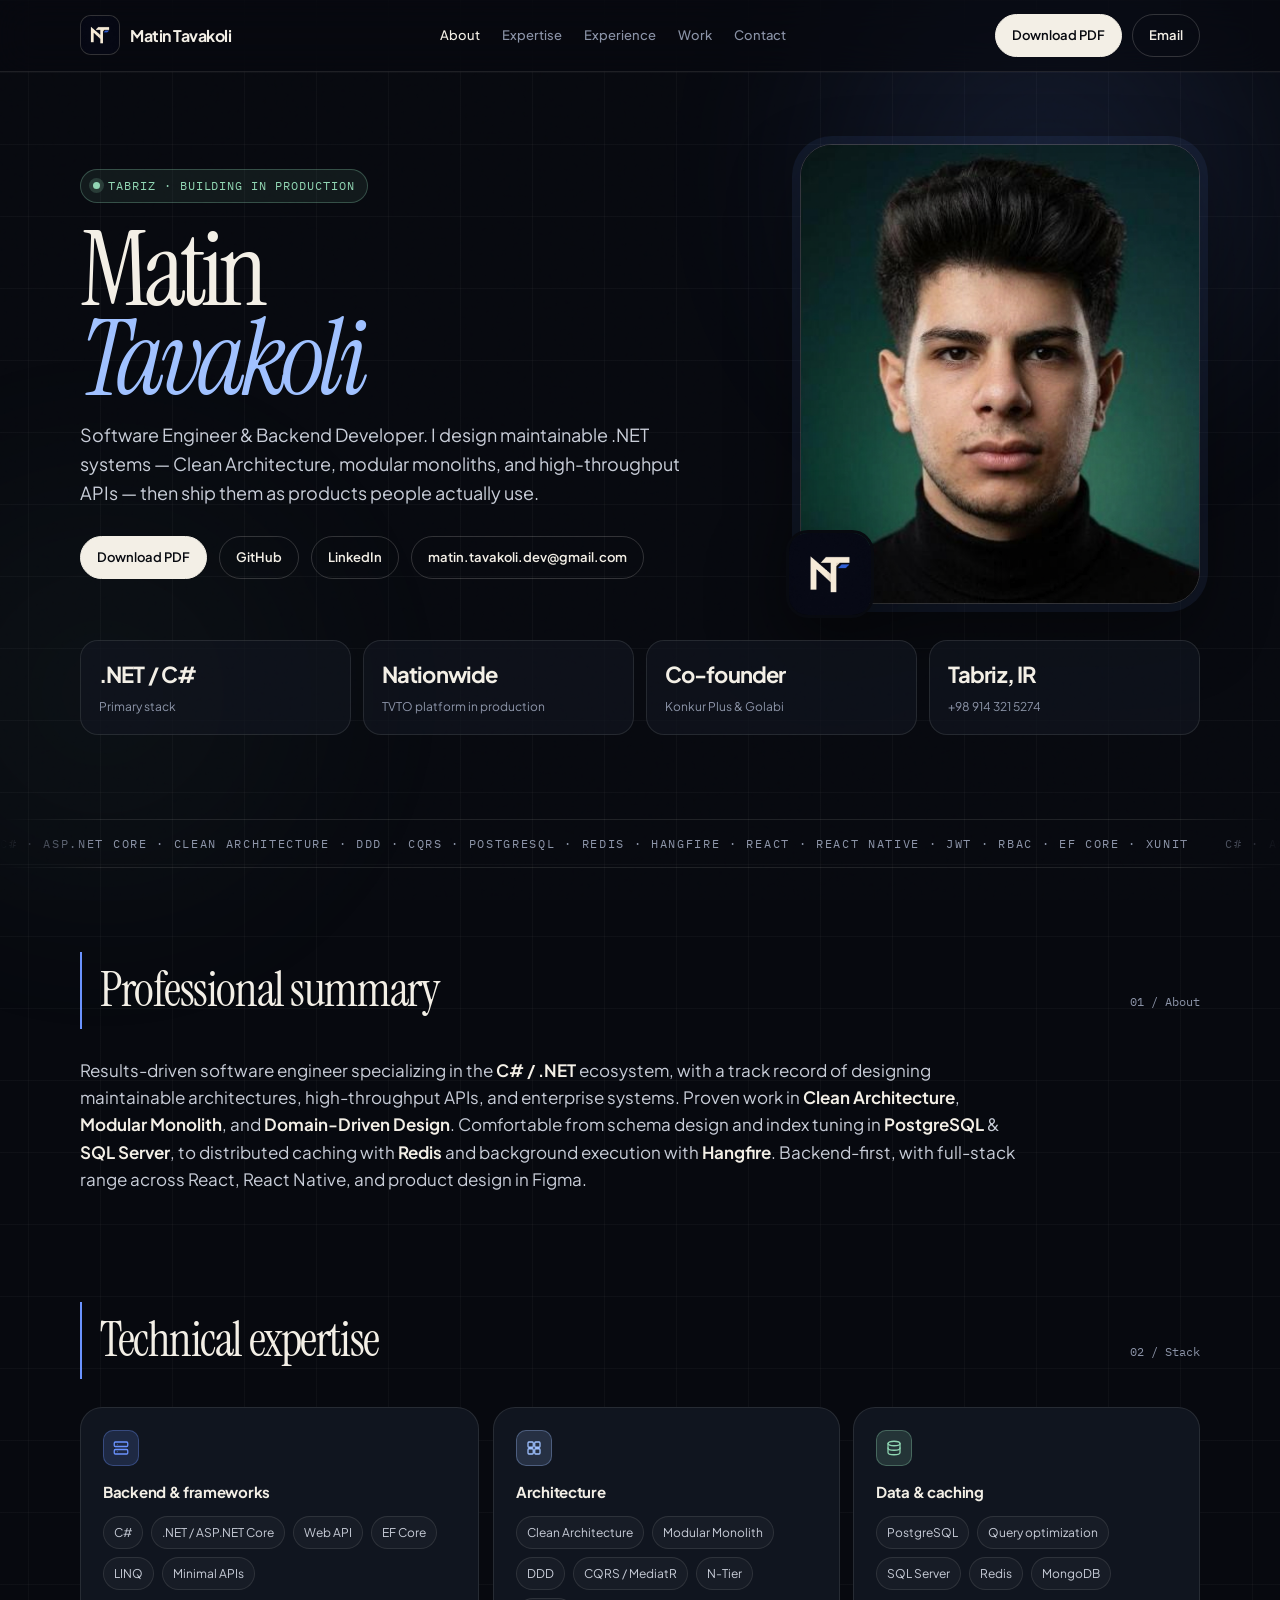
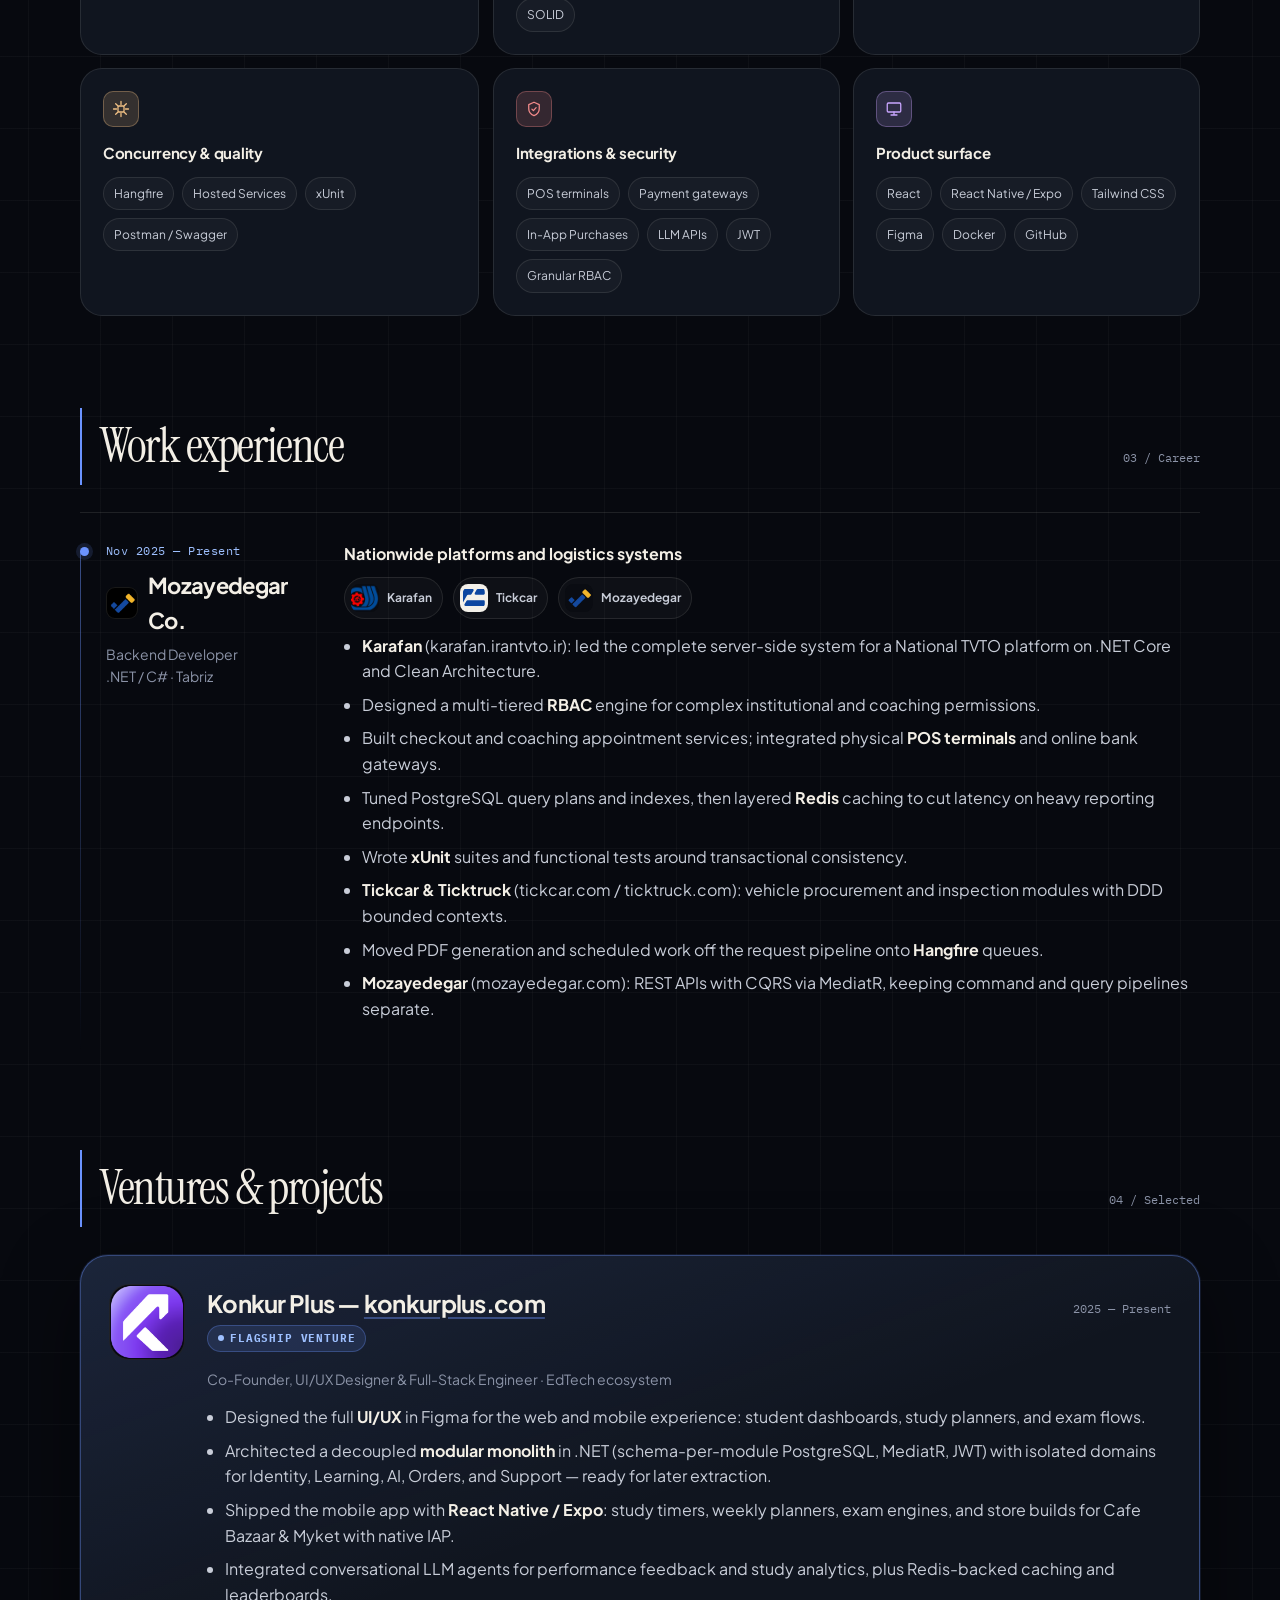
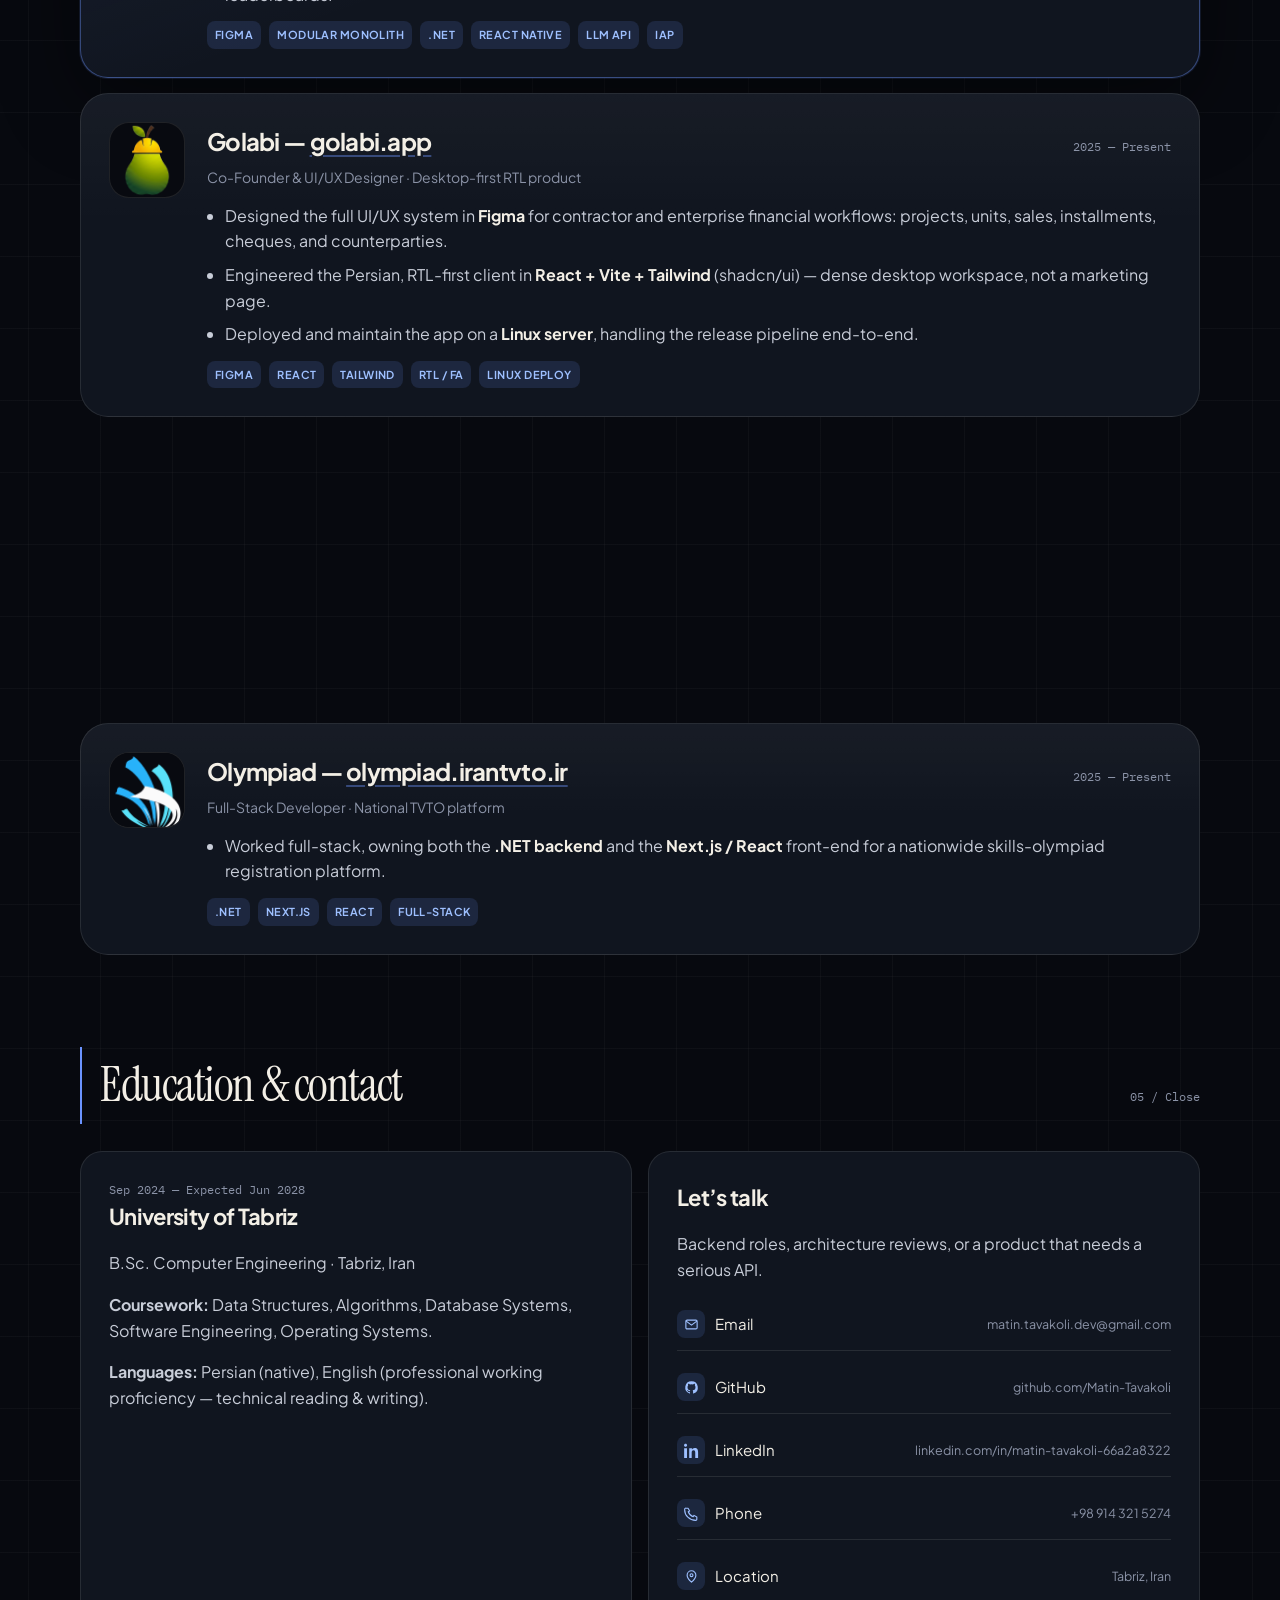
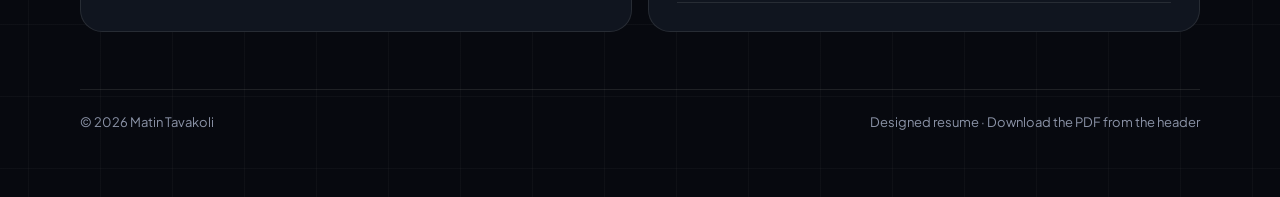
==== commit a9b79b05: "Credit UI/UX design work on Konkur Plus, Golabi, and Sellura Co-Authored-By: Claude Sonnet 5 <norepl" ====
--- a/index.html
+++ b/index.html
@@ -251,13 +251,15 @@
                 <span class="when-sm">2025 — Present</span>
               </div>
               <span class="flagship">Flagship venture</span>
-              <p class="role">Co-Founder &amp; Full-Stack Engineer · EdTech ecosystem</p>
+              <p class="role">Co-Founder, UI/UX Designer &amp; Full-Stack Engineer · EdTech ecosystem</p>
               <ul>
+                <li>Designed the full <strong>UI/UX</strong> in Figma for the web and mobile experience: student dashboards, study planners, and exam flows.</li>
                 <li>Architected a decoupled <strong>modular monolith</strong> in .NET (schema-per-module PostgreSQL, MediatR, JWT) with isolated domains for Identity, Learning, AI, Orders, and Support — ready for later extraction.</li>
                 <li>Shipped the mobile app with <strong>React Native / Expo</strong>: study timers, weekly planners, exam engines, and store builds for Cafe Bazaar &amp; Myket with native IAP.</li>
                 <li>Integrated conversational LLM agents for performance feedback and study analytics, plus Redis-backed caching and leaderboards.</li>
               </ul>
               <div class="tags">
+                <span class="tag">Figma</span>
                 <span class="tag">Modular Monolith</span>
                 <span class="tag">.NET</span>
                 <span class="tag">React Native</span>
@@ -276,7 +278,7 @@
                 <h3>Golabi — <a href="https://golabi.app" target="_blank" rel="noreferrer">golabi.app</a></h3>
                 <span class="when-sm">2025 — Present</span>
               </div>
-              <p class="role">Co-Founder &amp; Product Designer · Desktop-first RTL product</p>
+              <p class="role">Co-Founder &amp; UI/UX Designer · Desktop-first RTL product</p>
               <ul>
                 <li>Designed the full UI/UX system in <strong>Figma</strong> for contractor and enterprise financial workflows: projects, units, sales, installments, cheques, and counterparties.</li>
                 <li>Engineered the Persian, RTL-first client in <strong>React + Vite + Tailwind</strong> (shadcn/ui) — dense desktop workspace, not a marketing page.</li>
@@ -301,12 +303,14 @@
                 <h3>Sellura — Inventory &amp; supply chain</h3>
                 <span class="when-sm">2025</span>
               </div>
-              <p class="role">Product Designer &amp; Full-Stack Developer</p>
+              <p class="role">UI/UX Designer &amp; Full-Stack Developer</p>
               <ul>
+                <li>Designed the <strong>UI/UX</strong> for the entire supply-chain and POS workflow in Figma before building it.</li>
                 <li>Built a multi-tier supply-chain system covering stock from suppliers and drivers through warehouse tracking and retail POS.</li>
                 <li>Implemented an <strong>N-Tier</strong> C# /.NET backend for inventory adjustments, audit logs, and profit/loss engines.</li>
               </ul>
               <div class="tags">
+                <span class="tag">Figma</span>
                 <span class="tag">N-Tier</span>
                 <span class="tag">C# .NET</span>
                 <span class="tag">React</span>
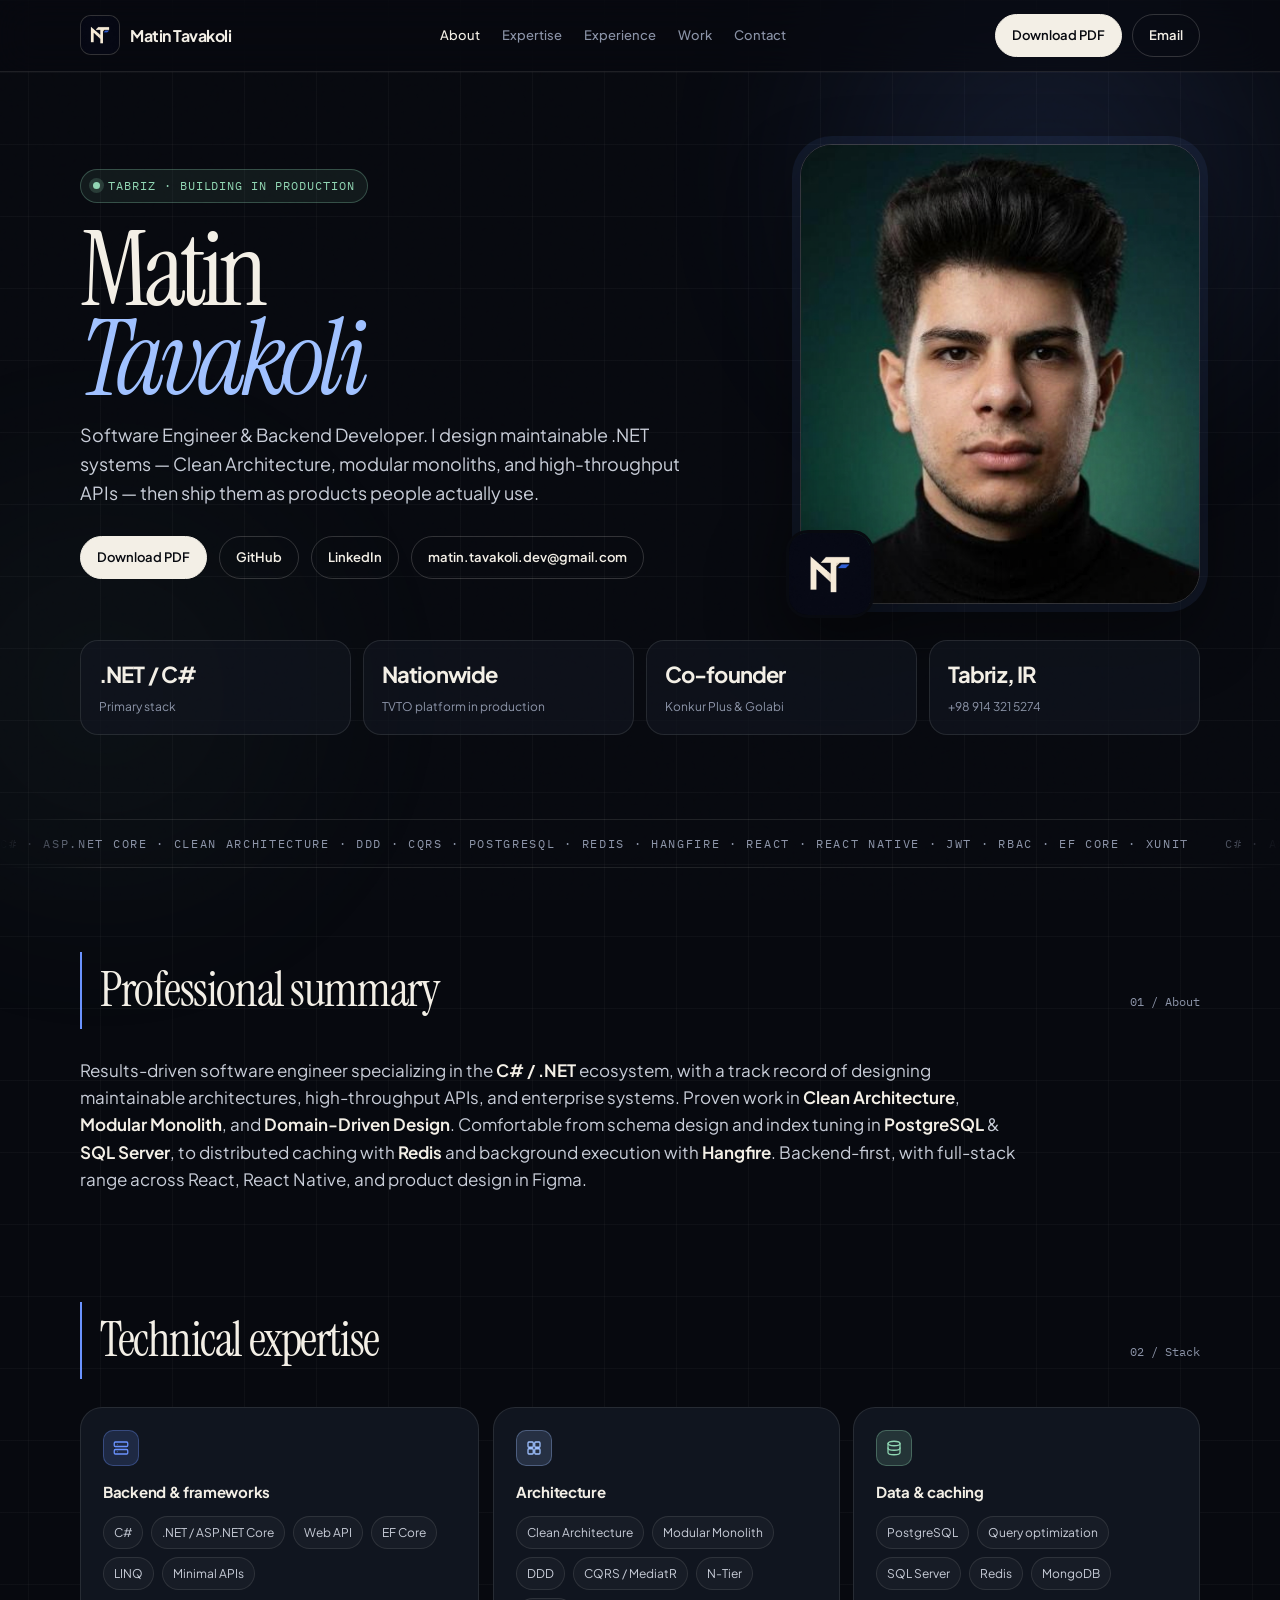
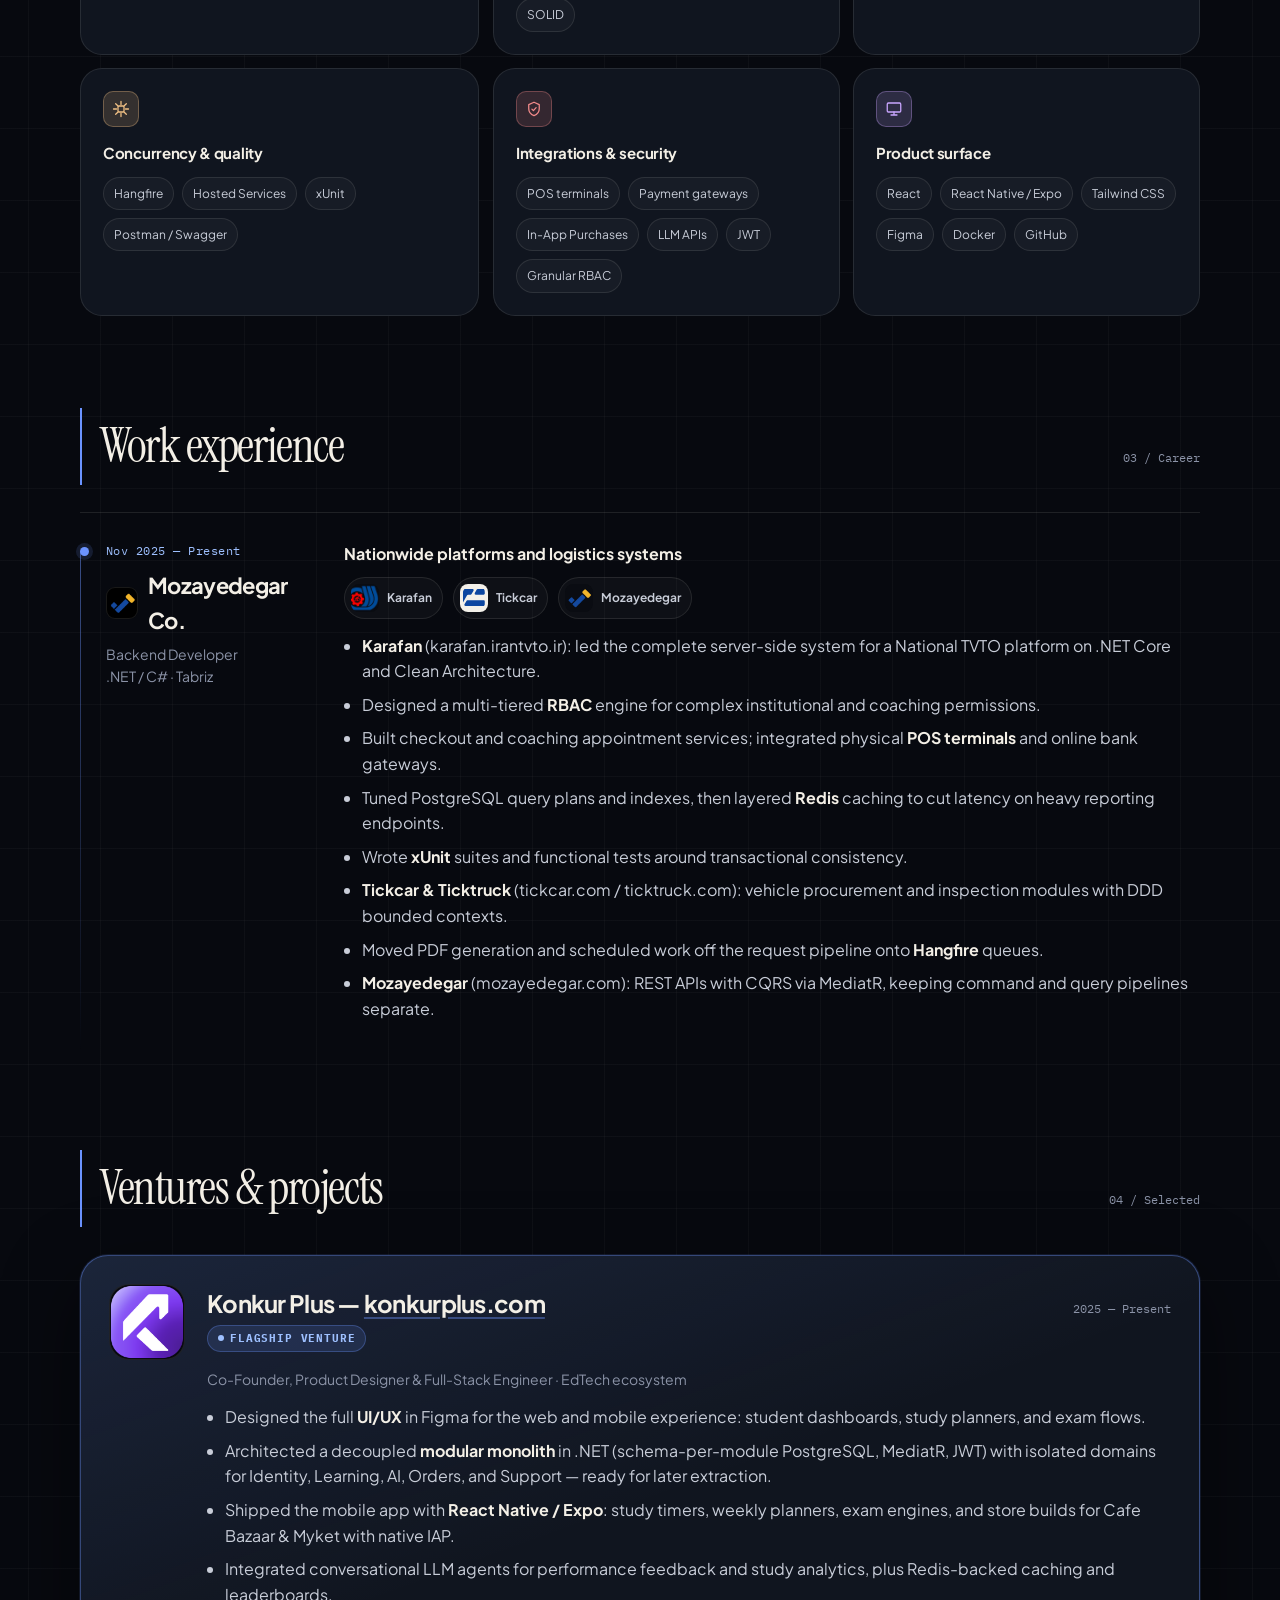
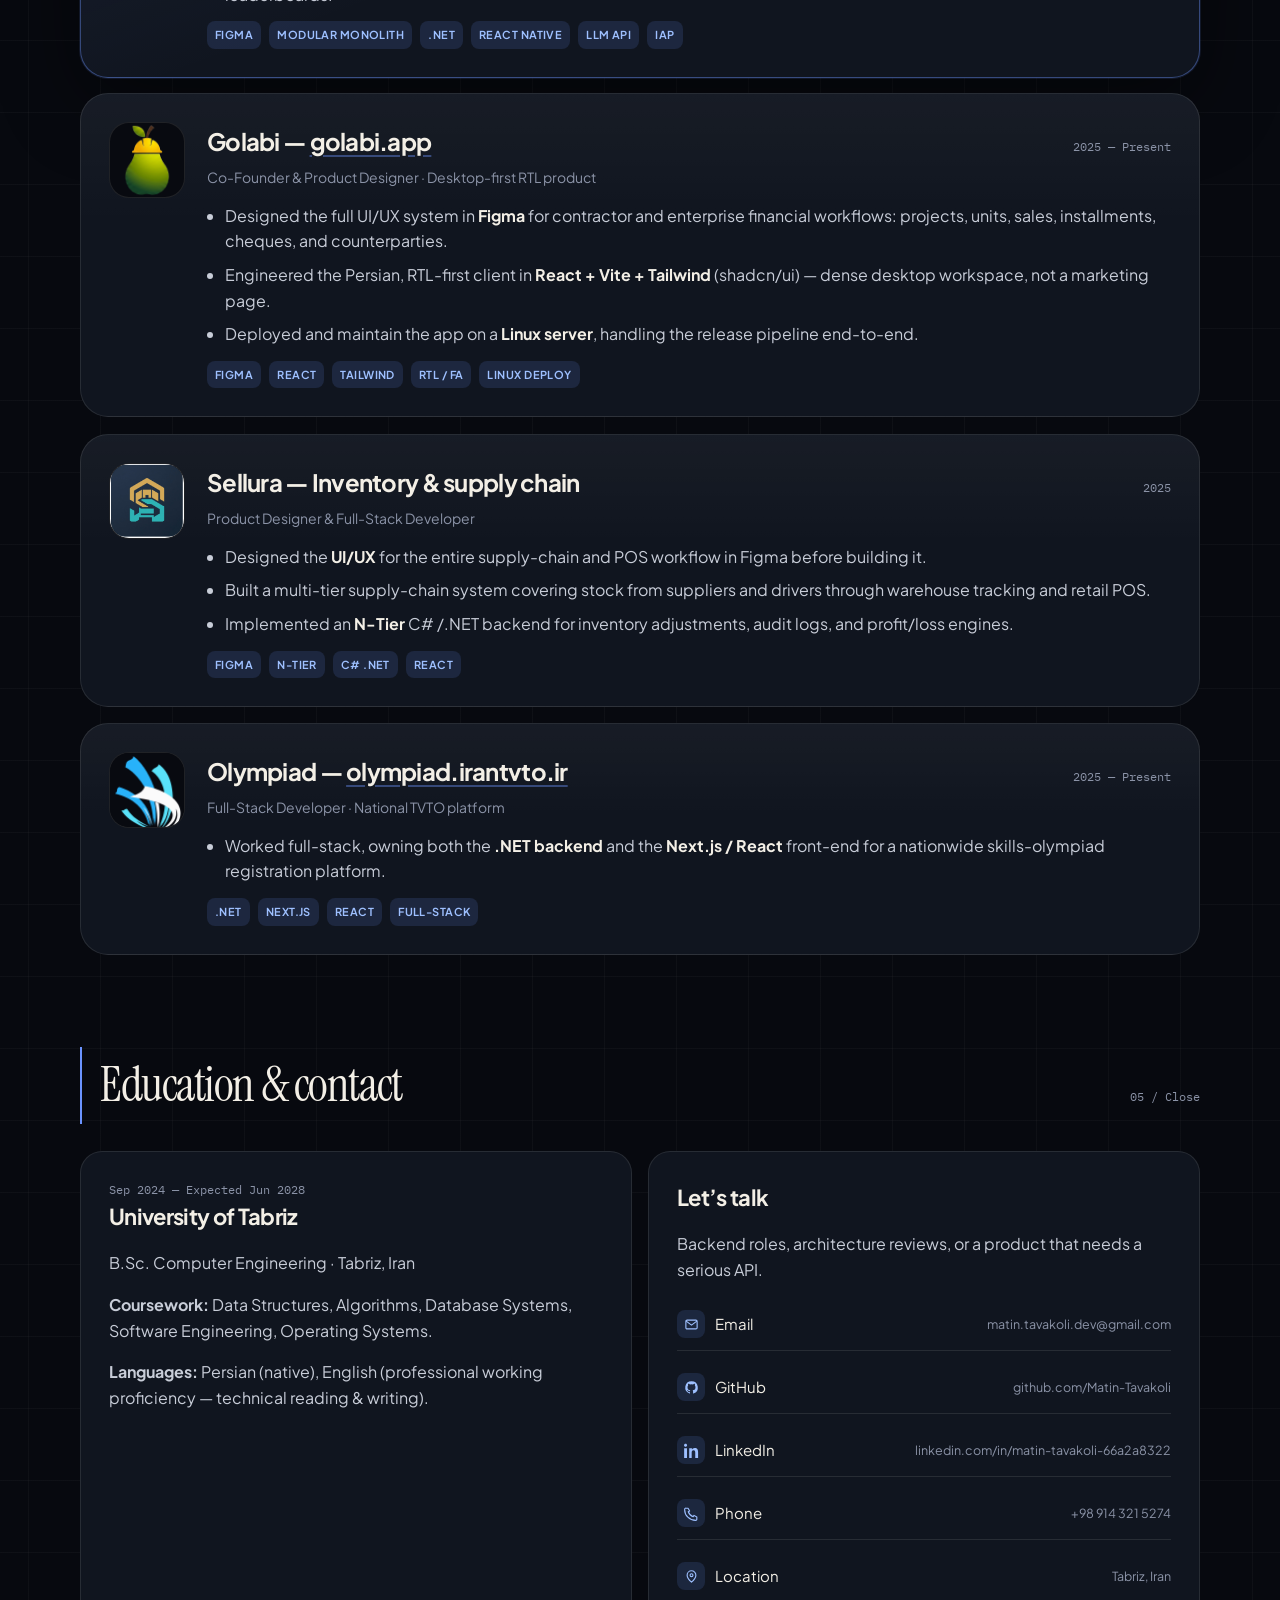
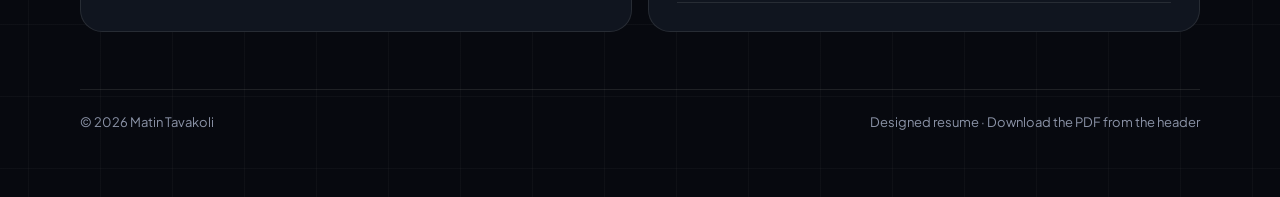
==== commit 7b82f697: "Keep Product Designer title, add UI/UX work as detail not a title swap Co-Authored-By: Claude Sonnet" ====
--- a/index.html
+++ b/index.html
@@ -251,7 +251,7 @@
                 <span class="when-sm">2025 — Present</span>
               </div>
               <span class="flagship">Flagship venture</span>
-              <p class="role">Co-Founder, UI/UX Designer &amp; Full-Stack Engineer · EdTech ecosystem</p>
+              <p class="role">Co-Founder, Product Designer &amp; Full-Stack Engineer · EdTech ecosystem</p>
               <ul>
                 <li>Designed the full <strong>UI/UX</strong> in Figma for the web and mobile experience: student dashboards, study planners, and exam flows.</li>
                 <li>Architected a decoupled <strong>modular monolith</strong> in .NET (schema-per-module PostgreSQL, MediatR, JWT) with isolated domains for Identity, Learning, AI, Orders, and Support — ready for later extraction.</li>
@@ -278,7 +278,7 @@
                 <h3>Golabi — <a href="https://golabi.app" target="_blank" rel="noreferrer">golabi.app</a></h3>
                 <span class="when-sm">2025 — Present</span>
               </div>
-              <p class="role">Co-Founder &amp; UI/UX Designer · Desktop-first RTL product</p>
+              <p class="role">Co-Founder &amp; Product Designer · Desktop-first RTL product</p>
               <ul>
                 <li>Designed the full UI/UX system in <strong>Figma</strong> for contractor and enterprise financial workflows: projects, units, sales, installments, cheques, and counterparties.</li>
                 <li>Engineered the Persian, RTL-first client in <strong>React + Vite + Tailwind</strong> (shadcn/ui) — dense desktop workspace, not a marketing page.</li>
@@ -303,7 +303,7 @@
                 <h3>Sellura — Inventory &amp; supply chain</h3>
                 <span class="when-sm">2025</span>
               </div>
-              <p class="role">UI/UX Designer &amp; Full-Stack Developer</p>
+              <p class="role">Product Designer &amp; Full-Stack Developer</p>
               <ul>
                 <li>Designed the <strong>UI/UX</strong> for the entire supply-chain and POS workflow in Figma before building it.</li>
                 <li>Built a multi-tier supply-chain system covering stock from suppliers and drivers through warehouse tracking and retail POS.</li>
